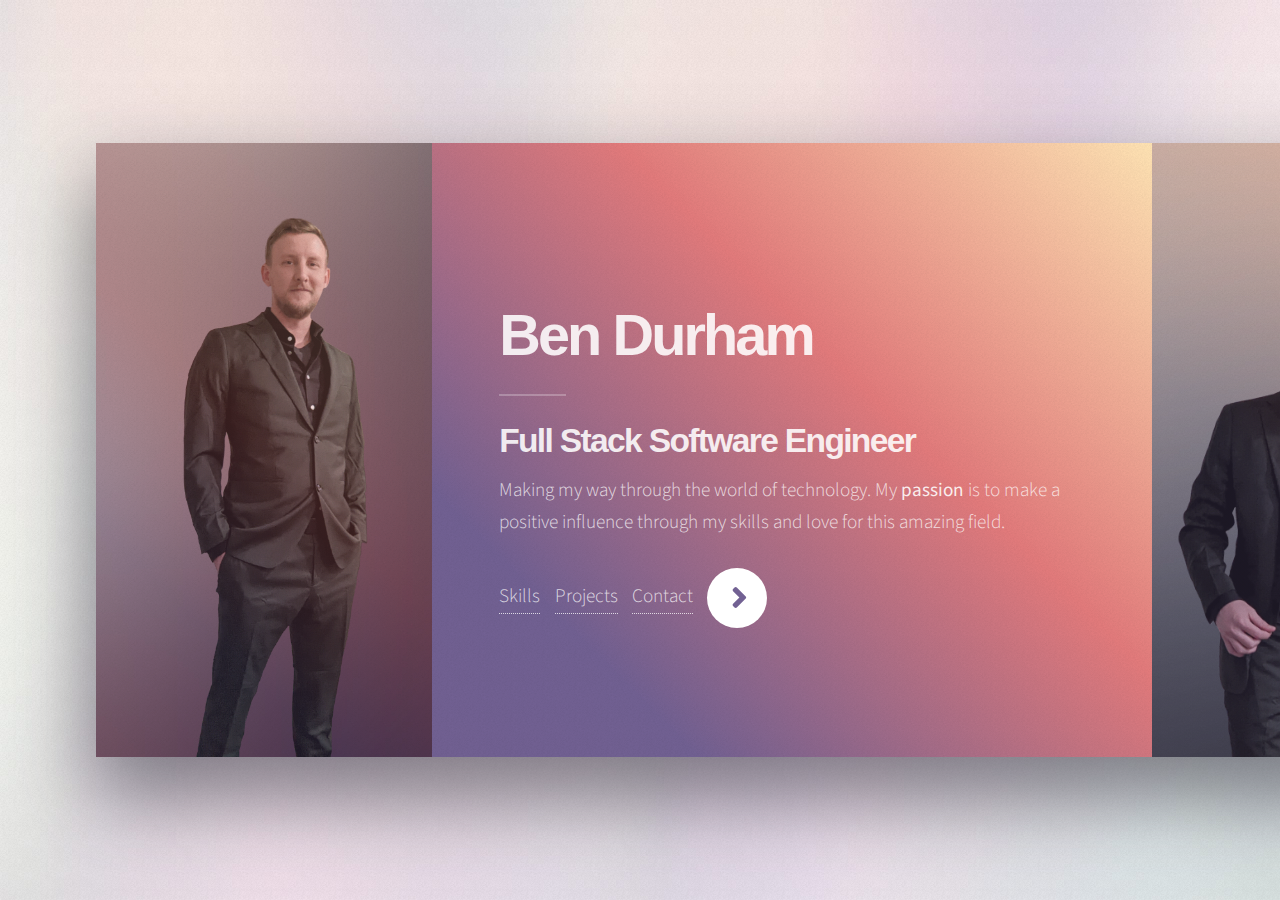
==== index.html @ 02552203 "update experience" ====
<!DOCTYPE HTML>
<!--
	Ethereal by HTML5 UP
	html5up.net | @ajlkn
	Free for personal and commercial use under the CCA 3.0 license (html5up.net/license)
-->
<html>
	<head>
		<title>Ben Durham</title>
		<meta charset="utf-8" />
		<meta name="viewport" content="width=device-width, initial-scale=1, user-scalable=no" />
		<link rel="stylesheet" href="assets/css/main.css" />
		<noscript><link rel="stylesheet" href="assets/css/noscript.css" /></noscript>
	</head>
	<body class="is-preload">

		<!-- Page Wrapper -->
			<div id="page-wrapper">

				<!-- Wrapper -->
					<div id="wrapper">

						<!-- Panel (Banner) -->
							<section class="panel banner right">
								<div class="content color0 span-3-75">
									<h1 class="major">Ben Durham</h1>
									<h2>Full Stack Software Engineer</h2>
									<p>Making my way through the world of technology. My <strong>passion</strong> is to make a positive influence through my skills and love for this amazing field.</p>
									<ul class="actions">
										<li id="projects-button"><a href="#skills">Skills</a></li>
										<li id="projects-button"><a href="#projects">Projects</a></li>
										<li id="projects-button"><a href="#contact">Contact</a></li>
										<li id="projects-button"><a href="#first" class="button primary color1 circle icon solid fa-angle-right"></a></li>
									</ul>
								</div>
								<div class="image filtered span-1-75" data-position="25% 25%">
									<img src="images/pic01.jpg" alt="" /><img src="images/me1.png"/>
								</div>
							</section>

						<!-- Panel (Spotlight) -->
							<section class="panel spotlight medium right" id="first">
								<div class="content span-7">
									<h2 class="major">Early Career</h2>
									<p>Life experience is something in which I have many years. Bringing joy and great moments to those around me are daily goals I strive to achieve. Interest in this field started around the age of 11 and since then technology has always played a major role in my life.<br />My projects never end and I'm always looking to improve upon what may even be considered "finished".</p>
									<ul class="actions">
										<li id="projects-button"><a href="/images/resume.pdf" target="_blank">Resume</a></li>
									</ul>
								</div>
								<div class="image filtered tinted" data-position="top left">
									<img src="images/pic02.jpg" alt="" /><img src="images/me2.png"/>
							</section>

						<!-- Panel -->
							<section class="panel color1">
								<div class="intro joined">
									<h2 class="major">Skills</h2>
									<p>My strongest skills exsist in JavaScript, Express, Sequelize, CSS and React/Redux. However, I am not limited to these tools and still proficient with Python, Typesript, Next.js, SQLAlchemy, SQLlite, Data Structers and more... </p>
								</div>
								<div class="inner" id="skills">
									<ul class="grid-icons three connected">
										<li><span class="icon solid fa-code"><span class="label">Code</span></span></li>
										<li><span class="icon brands fa-react"><span class="label">React</span></span></li>
										<li><span class="icon solid fa-cog"><span class="label">Cog</span></span></li>
										<li><span class="icon brands fa-node-js"><span class="label">JS</span></span></li>
										<li><span class="icon brands fa-html5"><span class="label">html</span></span></li>
										<li><span class="icon brands fa-python"><span class="label">Python</span></span></li>
									</ul>
								</div>
							</section>

						<!-- Panel (Spotlight) -->
							<!-- <section class="panel spotlight large left">
								<div class="content span-5">
									<h2 class="major">Projects</h2>
									<p></p>
								</div>
								<div class="image filtered tinted" data-position="top right">
									<img src="images/pic03.jpg" alt="" />
								</div>
							</section> -->
						<!-- Panel -->
							<section class="panel">
								<div class="intro color2">
									<h2 class="major">Projects</h2>
									<ul>
										<li><a href="https://audiocloud.onrender.com/" target="_blank"><strong>AUDIOCLOUD</strong></a> - Fall 2022</li>
										<br/>
										<li><a href="https://not-discord-app.herokuapp.com/" target="_blank"><strong>notDISCORD</strong></a> - Fall 2022</li>
										<br/>
										<li><strong>SCAREBnB</strong> - Fall 2022</li>
									</ul>
									<p></p>
								</div>

								<div class="gallery">
									<div class="group span-3" id="projects">
										<a href="images/audio1.png" class="image filtered span-3" data-position="bottom"><img src="images/audio1.png" alt="" /></a>
										<a href="images/audio2.png" class="image filtered span-1-5" data-position="center"><img src="images/audio2small.png" alt="" /></a>
										<a href="images/audio3.png" class="image filtered span-1-5" data-position="bottom"><img src="images/audio3small.png" alt="" /></a>
									</div>
									<!-- <a href="images/gallery/fulls/04.jpg" class="image filtered span-2-5" data-position="top"><img src="images/gallery/thumbs/04.jpg" alt="" /></a> -->
									<div class="group span-4-5">
										<a href="images/discord1.png" class="image filtered span-3" data-position="top"><img src="images/discord1.png" alt="" /></a>
										<a href="images/discord3.png" class="image filtered span-1-5" data-position="center"><img src="images/discord3small.png" alt="" /></a>
										<a href="images/scareBnB2.png" class="image filtered span-1-5" data-position="bottom"><img src="images/scareBnB2small.png" alt="" /></a>
										<a href="images/scareBnB.png" class="image filtered span-3" data-position="top"><img src="images/scareBnB.png" alt="" /></a>
									</div>
									<!-- <a href="images/gallery/fulls/09.jpg" class="image filtered span-2-5" data-position="right"><img src="images/gallery/thumbs/09.jpg" alt="" /></a> -->
								</div>
							</section>

						<!-- Panel -->
							<section class="panel color4-alt">
								<div class="intro color4">
									<h2 class="major">Contact</h2>
									<p>For business inquiries please feel free to enter your information here and I will respond via email.</p>
								</div>
								<div class="inner columns divided">
									<div class="span-3-25" id="contact">
										<form method="post"
											action="mailto:oorazugoku@gmail.com"
											method="POST"
											enctype="multipart/form-data"
											>
											<div class="fields">
												<div class="field half">
													<label for="name">Name</label>
													<input type="text" name="name" id="name" />
												</div>
												<div class="field half">
													<label for="email">Email</label>
													<input type="email" name="email" id="email" />
												</div>
												<div class="field">
													<label for="message">Message</label>
													<textarea name="message" id="message" rows="4"></textarea>
												</div>
											</div>
											<ul class="actions">
												<li><input type="submit" value="Send Message" class="button primary" /></li>
											</ul>
										</form>
									</div>
									<div class="span-1-5">
										<ul class="contact-icons color1">
											<li class="icon brands fa-linkedin-in"><a href="https://www.linkedin.com/in/thebendurham/" target="_blank">@thebendurham</a></li>
											<li class="icon brands fa-facebook-f"><a href="https://www.facebook.com/thebendurham" target="_blank">@thebendurham</a></li>
											<li class="icon brands fa-github"><a href="https://github.com/oorazugoku" target="_blank">@oorazugoku</a></li>
											<li class="icon brands fa-instagram"><a href="https://www.instagram.com/timeless_ben/" target="_blank">@timeless_ben</a></li>
											<li class="icon brands fa-angellist"><a href="https://angel.co/u/timeless_ben" target="_blank">@timeless_ben</a></li>
										</ul>
									</div>
								</div>
							</section>



					</div>
			</div>

		<!-- Scripts -->
			<script src="assets/js/jquery.min.js"></script>
			<script src="assets/js/browser.min.js"></script>
			<script src="assets/js/breakpoints.min.js"></script>
			<script src="assets/js/main.js"></script>

	</body>
</html>
---- assets/css/main.css ----
@import url(fontawesome-all.min.css);
@import url("https://fonts.googleapis.com/css?family=Source+Sans+Pro:300,400,300i,400i");

/*
	Ethereal by HTML5 UP
	html5up.net | @ajlkn
	Free for personal and commercial use under the CCA 3.0 license (html5up.net/license)
*/

#projects-button {
	display: flex;
	align-items: center;
}

html, body, div, span, applet, object,
iframe, h1, h2, h3, h4, h5, h6, p, blockquote,
pre, a, abbr, acronym, address, big, cite,
code, del, dfn, em, img, ins, kbd, q, s, samp,
small, strike, strong, sub, sup, tt, var, b,
u, i, center, dl, dt, dd, ol, ul, li, fieldset,
form, label, legend, table, caption, tbody,
tfoot, thead, tr, th, td, article, aside,
canvas, details, embed, figure, figcaption,
footer, header, hgroup, menu, nav, output, ruby,
section, summary, time, mark, audio, video {
	margin: 0;
	padding: 0;
	border: 0;
	font-size: 100%;
	font: inherit;
	vertical-align: baseline;}

article, aside, details, figcaption, figure,
footer, header, hgroup, menu, nav, section {
	display: block;}

body {
	line-height: 1;
}

ol, ul {
	list-style: none;
}

blockquote, q {
	quotes: none;
}

	blockquote:before, blockquote:after, q:before, q:after {
		content: '';
		content: none;
	}

table {
	border-collapse: collapse;
	border-spacing: 0;
}

body {
	-webkit-text-size-adjust: none;
}

mark {
	background-color: transparent;
	color: inherit;
}

input::-moz-focus-inner {
	border: 0;
	padding: 0;
}

input, select, textarea {
	-moz-appearance: none;
	-webkit-appearance: none;
	-ms-appearance: none;
	appearance: none;
}

/* Page */

	@-moz-keyframes load-spinner {
		0% {
			-moz-transform: rotate(0deg);
			-webkit-transform: rotate(0deg);
			-ms-transform: rotate(0deg);
			transform: rotate(0deg);
		}

		100% {
			-moz-transform: rotate(360deg);
			-webkit-transform: rotate(360deg);
			-ms-transform: rotate(360deg);
			transform: rotate(360deg);
		}
	}

	@-webkit-keyframes load-spinner {
		0% {
			-moz-transform: rotate(0deg);
			-webkit-transform: rotate(0deg);
			-ms-transform: rotate(0deg);
			transform: rotate(0deg);
		}

		100% {
			-moz-transform: rotate(360deg);
			-webkit-transform: rotate(360deg);
			-ms-transform: rotate(360deg);
			transform: rotate(360deg);
		}
	}

	@-ms-keyframes load-spinner {
		0% {
			-moz-transform: rotate(0deg);
			-webkit-transform: rotate(0deg);
			-ms-transform: rotate(0deg);
			transform: rotate(0deg);
		}

		100% {
			-moz-transform: rotate(360deg);
			-webkit-transform: rotate(360deg);
			-ms-transform: rotate(360deg);
			transform: rotate(360deg);
		}
	}

	@keyframes load-spinner {
		0% {
			-moz-transform: rotate(0deg);
			-webkit-transform: rotate(0deg);
			-ms-transform: rotate(0deg);
			transform: rotate(0deg);
		}

		100% {
			-moz-transform: rotate(360deg);
			-webkit-transform: rotate(360deg);
			-ms-transform: rotate(360deg);
			transform: rotate(360deg);
		}
	}

	@-ms-viewport {
		width: device-width;
	}

	html {
		width: 100%;
		height: 100%;
	}

	html {
		box-sizing: border-box;
	}

	*, *:before, *:after {
		box-sizing: inherit;
	}

	body {
		display: -moz-flex;
		display: -webkit-flex;
		display: -ms-flex;
		display: flex;
		-moz-align-items: center;
		-webkit-align-items: center;
		-ms-align-items: center;
		align-items: center;
		-moz-justify-content: -moz-flex-start;
		-webkit-justify-content: -webkit-flex-start;
		-ms-justify-content: -ms-flex-start;
		justify-content: flex-start;
		-ms-overflow-style: scrollbar;
		width: 100%;
		height: 100%;
		min-height: 30rem;
		overflow: hidden;
	}

		body:before {
			-moz-animation: load-spinner 1s infinite linear;
			-webkit-animation: load-spinner 1s infinite linear;
			-ms-animation: load-spinner 1s infinite linear;
			animation: load-spinner 1s infinite linear;
			-moz-transition: opacity 0.25s ease;
			-webkit-transition: opacity 0.25s ease;
			-ms-transition: opacity 0.25s ease;
			transition: opacity 0.25s ease;
			-moz-transition-delay: 0s;
			-webkit-transition-delay: 0s;
			-ms-transition-delay: 0s;
			transition-delay: 0s;
			pointer-events: none;
			content: '';
			display: block;
			position: absolute;
			top: 50%;
			left: 50%;
			width: 4rem;
			height: 4rem;
			margin: -2rem 0 0 -2rem;
			background-image: url("data:image/svg+xml;charset=utf8,%3Csvg xmlns='http://www.w3.org/2000/svg' xmlns:xlink='http://www.w3.org/1999/xlink' width='96px' height='96px' viewBox='0 0 96 96' zoomAndPan='disable'%3E%3Cstyle%3Ecircle %7Bfill: transparent%3B stroke: %232e2b37%3B stroke-width: 1.5px%3B %7D%3C/style%3E%3Cdefs%3E%3CclipPath id='corner'%3E%3Cpolygon points='0,0 48,0 48,48 96,48 96,96 0,96' /%3E%3C/clipPath%3E%3C/defs%3E%3Cg clip-path='url(%23corner)'%3E%3Ccircle cx='48' cy='48' r='32'/%3E%3C/g%3E%3C/svg%3E");
			background-position: center;
			background-repeat: no-repeat;
			background-size: 4rem;
			opacity: 0;
		}

		body:after {
			pointer-events: none;
			content: '';
			display: block;
			position: fixed;
			top: 0;
			left: 0;
			width: 100%;
			height: 100%;
			z-index: -1;
			background-attachment: fixed;
			background-color: #e1e6e1;
			background-image: url("../../images/overlay.png"), url("../../images/bg.jpg");
			background-repeat: repeat, repeat-x;
			background-size: 128px 128px, cover;
		}

		body.is-preload *, body.is-preload *:before, body.is-preload *:after {
			-moz-animation: none !important;
			-webkit-animation: none !important;
			-ms-animation: none !important;
			animation: none !important;
			-moz-transition: none !important;
			-webkit-transition: none !important;
			-ms-transition: none !important;
			transition: none !important;
		}

		body.is-preload:before {
			-moz-transition: opacity 1s ease;
			-webkit-transition: opacity 1s ease;
			-ms-transition: opacity 1s ease;
			transition: opacity 1s ease;
			-moz-transition-delay: 0.75s;
			-webkit-transition-delay: 0.75s;
			-ms-transition-delay: 0.75s;
			transition-delay: 0.75s;
			opacity: 0.25;
		}

	@media screen and (max-width: 736px) {

		html {
			height: auto;
		}

		body {
			height: auto;
			overflow-x: hidden;
			overflow-y: auto;
		}

	}

	@media screen and (max-width: 480px) {

		html, body {
			min-width: 320px;
		}

	}

/* Typography */

	html {
		font-size: 18pt;
		font-size: 1vmax;
	}

		@media screen and (max-width: 1680px) {

			html {
				font-size: 12pt;
				font-size: 1.1vmax;
			}

		}

		@media screen and (max-width: 1280px) {

			html {
				font-size: 11pt;
				font-size: 1.5vmax;
			}

		}

	body, input, select, textarea {
		color: rgba(255, 255, 255, 0.75);
		font-family: "Source Sans Pro", Helvetica, sans-serif;
		font-size: 1rem;
		font-weight: 300;
		line-height: 1.65;
	}

	a {
		-moz-transition: color 0.2s ease-in-out, border-bottom-color 0.2s ease-in-out;
		-webkit-transition: color 0.2s ease-in-out, border-bottom-color 0.2s ease-in-out;
		-ms-transition: color 0.2s ease-in-out, border-bottom-color 0.2s ease-in-out;
		transition: color 0.2s ease-in-out, border-bottom-color 0.2s ease-in-out;
		color: inherit;
		border-bottom: dotted 1px;
		text-decoration: none;
	}

		a:hover {
			border-bottom-color: transparent;
			color: #ffe4b4;
		}

	strong, b {
		color: rgba(255, 255, 255, 0.875);
		font-weight: 400;
	}

	em, i {
		font-style: italic;
	}

	p {
		margin: 0 0 1.5rem 0;
	}

		body.is-ie p {
			width: 100%;
		}

	h1, h2, h3, h4, h5, h6 {
		color: rgba(255, 255, 255, 0.875);
		font-family: Arial, Helvetica, sans-serif;
		font-weight: 700;
		line-height: 1.3;
		margin: 0 0 0.75rem 0;
		letter-spacing: -0.05em;
	}

		h1 a, h2 a, h3 a, h4 a, h5 a, h6 a {
			color: inherit;
			text-decoration: none;
		}

	h1.major, h2.major, h3.major {
		position: relative;
	}

		h1.major:after, h2.major:after, h3.major:after {
			content: '';
			position: absolute;
			left: 0;
			width: 3.5rem;
			height: 0.1rem;
			background-color: rgba(255, 255, 255, 0.25);
		}

	h1 {
		font-size: 3rem;
		line-height: 1.2;
	}

		h1.major {
			margin: 0 0 2.625rem 0;
		}

			h1.major:after {
				bottom: -1.325rem;
			}

	h2 {
		font-size: 1.75rem;
		line-height: 1.2;
	}

		h2.major {
			margin: 0 0 1.9875rem 0;
		}

			h2.major:after {
				bottom: -1.2rem;
			}

	h3 {
		font-size: 1.325rem;
	}

		h3.major {
			margin: 0 0 1.875rem 0;
		}

			h3.major:after {
				bottom: -0.75rem;
			}

	h4 {
		font-size: 1rem;
	}

	h5 {
		font-size: 0.9rem;
	}

	h6 {
		font-size: 0.7rem;
	}

	sub {
		font-size: 0.8rem;
		position: relative;
		top: 0.5rem;
	}

	sup {
		font-size: 0.8rem;
		position: relative;
		top: -0.5rem;
	}

	blockquote {
		border-left: solid 0.25rem rgba(255, 255, 255, 0.25);
		font-style: italic;
		margin: 0 0 1.5rem 0;
		padding: 0.375rem 0 0.375rem 1.5rem;
	}

	code {
		background: rgba(255, 255, 255, 0.075);
		border-radius: 0.25rem;
		font-family: "Courier New", monospace;
		font-size: 0.8rem;
		margin: 0 0.25rem;
		padding: 0.25rem 0.65rem;
	}

	pre {
		-webkit-overflow-scrolling: touch;
		font-family: "Courier New", monospace;
		font-size: 0.8rem;
		margin: 0 0 1.5rem 0;
		white-space: pre-wrap;
	}

		pre code {
			display: block;
			line-height: 1.625;
			padding: 1rem 1.5rem;
			overflow-x: auto;
			margin: 0;
		}

	hr {
		border: 0;
		border-bottom: solid 2px rgba(255, 255, 255, 0.25);
		margin: 1.875rem 0;
	}

	.align-left {
		text-align: left;
	}

	.align-center {
		text-align: center;
	}

	.align-right {
		text-align: right;
	}

	@media screen and (max-width: 736px) {

		html {
			font-size: 12pt;
		}

		h1 {
			font-size: 2.25rem;
			line-height: 1.2;
		}

			h1.major {
				margin: 0 0 2.625rem 0;
			}

				h1.major:after {
					bottom: -1.325rem;
				}

		h2 {
			font-size: 1.5rem;
			line-height: 1.2;
		}

			h2.major {
				margin: 0 0 1.9875rem 0;
			}

				h2.major:after {
					bottom: -1.2rem;
				}

		h3 {
			font-size: 1rem;
		}

			h3.major {
				margin: 0 0 1.875rem 0;
			}

				h3.major:after {
					bottom: -0.75rem;
				}

		h4 {
			font-size: 1rem;
		}

		h5 {
			font-size: 0.9rem;
		}

		h6 {
			font-size: 0.7rem;
		}

		h1 br, h2 br, h3 br, h4 br, h5 br, h6 br {
			display: none;
		}

	}

	@media screen and (max-width: 360px) {

		html {
			font-size: 11pt;
		}

	}

/* Form */

	form {
		margin: 0 0 1.5rem 0;
	}

		form > :last-child {
			margin-bottom: 0;
		}

		form > .fields {
			display: -moz-flex;
			display: -webkit-flex;
			display: -ms-flex;
			display: flex;
			-moz-flex-wrap: wrap;
			-webkit-flex-wrap: wrap;
			-ms-flex-wrap: wrap;
			flex-wrap: wrap;
			width: calc(100% + 3rem);
			margin: -1.5rem 0 1.5rem -1.5rem;
		}

			form > .fields > .field {
				-moz-flex-grow: 0;
				-webkit-flex-grow: 0;
				-ms-flex-grow: 0;
				flex-grow: 0;
				-moz-flex-shrink: 0;
				-webkit-flex-shrink: 0;
				-ms-flex-shrink: 0;
				flex-shrink: 0;
				padding: 1.5rem 0 0 1.5rem;
				width: calc(100% - 1.5rem);
			}

				form > .fields > .field.half {
					width: calc(50% - 0.75rem);
				}

				form > .fields > .field.third {
					width: calc(100%/3 - 0.5rem);
				}

				form > .fields > .field.quarter {
					width: calc(25% - 0.375rem);
				}

		@media screen and (max-width: 736px) {

			form > .fields {
				width: calc(100% + 2.25rem);
				margin: -1.125rem 0 1.5rem -1.125rem;
			}

				form > .fields > .field {
					padding: 1.125rem 0 0 1.125rem;
					width: calc(100% - 1.125rem);
				}

					form > .fields > .field.half {
						width: calc(100% - 1.125rem);
					}

					form > .fields > .field.third {
						width: calc(100% - 1.125rem);
					}

					form > .fields > .field.quarter {
						width: calc(100% - 1.125rem);
					}

		}

	label {
		color: rgba(255, 255, 255, 0.875);
		display: block;
		font-family: Arial, Helvetica, sans-serif;
		font-size: 0.8rem;
		font-weight: 700;
		margin: 0 0 0.4875rem 0;
	}

	input[type="text"],
	input[type="password"],
	input[type="email"],
	input[type="tel"],
	select,
	textarea {
		-moz-appearance: none;
		-webkit-appearance: none;
		-ms-appearance: none;
		appearance: none;
		background: transparent;
		border: solid 2px rgba(255, 255, 255, 0.25);
		border-radius: 0.25rem;
		color: inherit;
		display: block;
		outline: 0;
		padding: 0 0.75rem;
		text-decoration: none;
		width: 100%;
	}

		input[type="text"]:invalid,
		input[type="password"]:invalid,
		input[type="email"]:invalid,
		input[type="tel"]:invalid,
		select:invalid,
		textarea:invalid {
			box-shadow: none;
		}

		input[type="text"]:focus,
		input[type="password"]:focus,
		input[type="email"]:focus,
		input[type="tel"]:focus,
		select:focus,
		textarea:focus {
			border-color: #ffe4b4;
		}

	option {
		background-color: rgba(255, 255, 255, 0.875);
		color: #2e2b37;
	}

	select {
		background-image: url("data:image/svg+xml;charset=utf8,%3Csvg xmlns='http://www.w3.org/2000/svg' width='40' height='40' preserveAspectRatio='none' viewBox='0 0 40 40'%3E%3Cpath d='M9.4,12.3l10.4,10.4l10.4-10.4c0.2-0.2,0.5-0.4,0.9-0.4c0.3,0,0.6,0.1,0.9,0.4l3.3,3.3c0.2,0.2,0.4,0.5,0.4,0.9 c0,0.4-0.1,0.6-0.4,0.9L20.7,31.9c-0.2,0.2-0.5,0.4-0.9,0.4c-0.3,0-0.6-0.1-0.9-0.4L4.3,17.3c-0.2-0.2-0.4-0.5-0.4-0.9 c0-0.4,0.1-0.6,0.4-0.9l3.3-3.3c0.2-0.2,0.5-0.4,0.9-0.4S9.1,12.1,9.4,12.3z' fill='rgba(255, 255, 255, 0.25)' /%3E%3C/svg%3E");
		background-size: 1.25rem;
		background-repeat: no-repeat;
		background-position: calc(100% - 1rem) center;
		height: 2.5rem;
		padding-right: 2.5rem;
		text-overflow: ellipsis;
	}

		select option {
			color: rgba(255, 255, 255, 0.875);
			background: #2e2b37;
		}

		select:focus::-ms-value {
			background-color: transparent;
		}

		select::-ms-expand {
			display: none;
		}

	input[type="text"],
	input[type="password"],
	input[type="email"],
	select {
		height: 2.5rem;
	}

	textarea {
		padding: 0.75rem 1rem;
	}

	input[type="checkbox"],
	input[type="radio"] {
		-moz-appearance: none;
		-webkit-appearance: none;
		-ms-appearance: none;
		appearance: none;
		display: block;
		float: left;
		margin-right: -2rem;
		opacity: 0;
		width: 1rem;
		z-index: -1;
	}

		input[type="checkbox"] + label,
		input[type="radio"] + label {
			text-decoration: none;
			position: relative;
			color: rgba(255, 255, 255, 0.75);
			cursor: pointer;
			display: inline-block;
			font-size: 1rem;
			font-weight: 300;
			margin-bottom: 0;
			padding-left: 2.5rem;
			padding-right: 1rem;
		}

			input[type="checkbox"] + label:before,
			input[type="radio"] + label:before {
				-moz-osx-font-smoothing: grayscale;
				-webkit-font-smoothing: antialiased;
				display: inline-block;
				font-style: normal;
				font-variant: normal;
				text-rendering: auto;
				line-height: 1;
				text-transform: none !important;
				font-family: 'Font Awesome 5 Free';
				font-weight: 900;
			}

			input[type="checkbox"] + label:before,
			input[type="radio"] + label:before {
				content: '';
				display: inline-block;
				font-size: 0.8rem;
				position: absolute;
				top: 0;
				left: 0;
				width: 1.6875rem;
				height: 1.6875rem;
				line-height: 1.6875rem;
				background: rgba(255, 255, 255, 0.075);
				border: solid 1px rgba(255, 255, 255, 0.25);
				border-radius: 0.25rem;
				color: #2e2b37;
				text-align: center;
			}

				body.is-ie input[type="checkbox"] + label:before, body.is-ie
				input[type="radio"] + label:before {
					line-height: 1.5;
				}

		input[type="checkbox"]:checked + label:before,
		input[type="radio"]:checked + label:before {
			content: '\f00c';
			background: rgba(255, 255, 255, 0.875);
			border-color: rgba(255, 255, 255, 0.875);
		}

		input[type="checkbox"]:focus + label:before,
		input[type="radio"]:focus + label:before {
			border-color: #ffe4b4;
			box-shadow: 0 0 0 1px #ffe4b4;
		}

		input[type="checkbox"]:focus:checked + label:before,
		input[type="radio"]:focus:checked + label:before {
			background: #ffe4b4;
		}

		input[type="checkbox"].color1 + label:before,
		input[type="radio"].color1 + label:before {
			color: #726193;
		}

		input[type="checkbox"].color2 + label:before,
		input[type="radio"].color2 + label:before {
			color: #e37b7c;
		}

		input[type="checkbox"].color3 + label:before,
		input[type="radio"].color3 + label:before {
			color: #ffe4b4;
		}

		input[type="checkbox"].color4 + label:before,
		input[type="radio"].color4 + label:before {
			color: #353865;
		}

	input[type="checkbox"] + label:before {
		border-radius: 0.25rem;
	}

	input[type="radio"] + label:before {
		border-radius: 100%;
	}

	::-webkit-input-placeholder {
		color: rgba(255, 255, 255, 0.5) !important;
		opacity: 1.0;
	}

	:-moz-placeholder {
		color: rgba(255, 255, 255, 0.5) !important;
		opacity: 1.0;
	}

	::-moz-placeholder {
		color: rgba(255, 255, 255, 0.5) !important;
		opacity: 1.0;
	}

	:-ms-input-placeholder {
		color: rgba(255, 255, 255, 0.5) !important;
		opacity: 1.0;
	}

/* Icon */

	.icon {
		text-decoration: none;
		position: relative;
		border-bottom: none;
	}

		.icon:before {
			-moz-osx-font-smoothing: grayscale;
			-webkit-font-smoothing: antialiased;
			display: inline-block;
			font-style: normal;
			font-variant: normal;
			text-rendering: auto;
			line-height: 1;
			text-transform: none !important;
			font-family: 'Font Awesome 5 Free';
			font-weight: 400;
		}

		.icon > .label {
			display: none;
		}

		.icon:before {
			line-height: inherit;
		}

		.icon.solid:before {
			font-weight: 900;
		}

		.icon.brands:before {
			font-family: 'Font Awesome 5 Brands';
		}

/* Image */

	.image {
		display: inline-block;
		position: relative;
		border: 0;
	}

		.image.filtered:after {
			background-image: url("../../images/overlay.png"), linear-gradient(45deg, rgba(114, 97, 147, 0.25) 25%, rgba(227, 123, 124, 0.25) 50%, rgba(255, 228, 180, 0.25));
			background-size: 128px 128px, auto;
			pointer-events: none;
			content: '';
			position: absolute;
			top: 0;
			left: 0;
			width: 100%;
			height: 100%;
			opacity: 1;
			z-index: 1;
		}

		.image.filtered.tinted:after {
			background-image: url("../../images/overlay.png"), linear-gradient(45deg, rgba(114, 97, 147, 0.25) 25%, rgba(227, 123, 124, 0.25) 50%, rgba(255, 228, 180, 0.25)), linear-gradient(0deg, rgba(0, 0, 0, 0.125), rgba(0, 0, 0, 0.125));
			background-size: 128px 128px, auto, auto;
		}

		.image[data-position] img {
			-moz-object-fit: cover;
			-webkit-object-fit: cover;
			-ms-object-fit: cover;
			object-fit: cover;
			display: block;
			position: absolute;
			top: 0;
			left: 0;
			width: 100%;
			height: 100%;
		}

		.image[data-position="top left"] img {
			-moz-object-position: top left;
			-webkit-object-position: top left;
			-ms-object-position: top left;
			object-position: top left;
		}

		.image[data-position="top"] img {
			-moz-object-position: top;
			-webkit-object-position: top;
			-ms-object-position: top;
			object-position: top;
		}

		.image[data-position="top right"] img {
			-moz-object-position: top right;
			-webkit-object-position: top right;
			-ms-object-position: top right;
			object-position: top right;
		}

		.image[data-position="right"] img {
			-moz-object-position: right;
			-webkit-object-position: right;
			-ms-object-position: right;
			object-position: right;
		}

		.image[data-position="bottom right"] img {
			-moz-object-position: bottom right;
			-webkit-object-position: bottom right;
			-ms-object-position: bottom right;
			object-position: bottom right;
		}

		.image[data-position="bottom"] img {
			-moz-object-position: bottom;
			-webkit-object-position: bottom;
			-ms-object-position: bottom;
			object-position: bottom;
		}

		.image[data-position="bottom left"] img {
			-moz-object-position: bottom left;
			-webkit-object-position: bottom left;
			-ms-object-position: bottom left;
			object-position: bottom left;
		}

		.image[data-position="left"] img {
			-moz-object-position: left;
			-webkit-object-position: left;
			-ms-object-position: left;
			object-position: left;
		}

		.image[data-position="center"] img {
			-moz-object-position: center;
			-webkit-object-position: center;
			-ms-object-position: center;
			object-position: center;
		}

		.image[data-position="25% 25%"] img {
			-moz-object-position: 25% 25%;
			-webkit-object-position: 25% 25%;
			-ms-object-position: 25% 25%;
			object-position: 25% 25%;
		}

		.image[data-position="75% 25%"] img {
			-moz-object-position: 75% 25%;
			-webkit-object-position: 75% 25%;
			-ms-object-position: 75% 25%;
			object-position: 75% 25%;
		}

		.image[data-position="75% 75%"] img {
			-moz-object-position: 75% 75%;
			-webkit-object-position: 75% 75%;
			-ms-object-position: 75% 75%;
			object-position: 75% 75%;
		}

		.image[data-position="25% 75%"] img {
			-moz-object-position: 25% 75%;
			-webkit-object-position: 25% 75%;
			-ms-object-position: 25% 75%;
			object-position: 25% 75%;
		}

		.image img {
			display: block;
		}

		.image.left, .image.right {
			max-width: 40%;
		}

			.image.left img, .image.right img {
				width: 100%;
			}

		.image.left {
			float: left;
			padding: 0 1.5rem 1rem 0;
			top: 0.25rem;
		}

		.image.right {
			float: right;
			padding: 0 0 1rem 1.5rem;
			top: 0.25rem;
		}

		.image.fit {
			display: block;
			margin: 0 0 1.5rem 0;
			width: 100%;
		}

			.image.fit img {
				width: 100%;
			}

		.image.main {
			display: block;
			margin: 0 0 2.25rem 0;
			width: 100%;
		}

			.image.main img {
				width: 100%;
			}

/* List */

	ol {
		list-style: decimal;
		margin: 0 0 1.5rem 0;
		padding-left: 1.25rem;
	}

		ol li {
			padding-left: 0.25rem;
		}

	ul {
		list-style: disc;
		margin: 0 0 1.5rem 0;
		padding-left: 1rem;
	}

		ul li {
			padding-left: 0.5rem;
		}

		ul.alt {
			list-style: none;
			padding-left: 0;
		}

			ul.alt li {
				border-top: solid 1px rgba(255, 255, 255, 0.25);
				padding: 0.5rem 0;
			}

				ul.alt li:first-child {
					border-top: 0;
					padding-top: 0;
				}

	dl {
		margin: 0 0 1.5rem 0;
	}

		dl dt {
			display: block;
			font-weight: 400;
			margin: 0 0 0.75rem 0;
		}

		dl dd {
			margin-left: 1.5rem;
		}

/* Actions */

	ul.actions {
		display: -moz-flex;
		display: -webkit-flex;
		display: -ms-flex;
		display: flex;
		cursor: default;
		list-style: none;
		margin-left: -0.75rem;
		padding-left: 0;
	}

		ul.actions li {
			padding: 0 0 0 0.75rem;
			vertical-align: middle;
		}

		ul.actions.special {
			-moz-justify-content: center;
			-webkit-justify-content: center;
			-ms-justify-content: center;
			justify-content: center;
			width: 100%;
			margin-left: 0;
		}

			ul.actions.special li:first-child {
				padding-left: 0;
			}

		ul.actions.stacked {
			-moz-flex-direction: column;
			-webkit-flex-direction: column;
			-ms-flex-direction: column;
			flex-direction: column;
			margin-left: 0;
		}

			ul.actions.stacked li {
				padding: 0.975rem 0 0 0;
			}

				ul.actions.stacked li:first-child {
					padding-top: 0;
				}

		ul.actions.fit {
			width: calc(100% + 0.75rem);
		}

			ul.actions.fit li {
				-moz-flex-grow: 1;
				-webkit-flex-grow: 1;
				-ms-flex-grow: 1;
				flex-grow: 1;
				-moz-flex-shrink: 1;
				-webkit-flex-shrink: 1;
				-ms-flex-shrink: 1;
				flex-shrink: 1;
				width: 100%;
			}

				ul.actions.fit li > * {
					width: 100%;
				}

			ul.actions.fit.stacked {
				width: 100%;
			}

/* Icons */

	ul.icons {
		cursor: default;
		list-style: none;
		padding-left: 0;
	}

		ul.icons li {
			display: inline-block;
			padding: 0 1rem 0 0;
		}

			ul.icons li:last-child {
				padding-right: 0;
			}

			ul.icons li .icon:before {
				font-size: 1.25em;
			}

/* Grid Icons */

	ul.grid-icons {
		display: -moz-flex;
		display: -webkit-flex;
		display: -ms-flex;
		display: flex;
		-moz-flex-wrap: wrap;
		-webkit-flex-wrap: wrap;
		-ms-flex-wrap: wrap;
		flex-wrap: wrap;
		-moz-justify-content: center;
		-webkit-justify-content: center;
		-ms-justify-content: center;
		justify-content: center;
		list-style: none;
		margin: 0 0 1.5rem 0;
		padding-left: 0;
	}

		ul.grid-icons .icon {
			display: block;
			position: relative;
			width: 100%;
			text-align: center;
		}

			ul.grid-icons .icon:before {
				display: block;
				width: 6rem;
				height: 6rem;
				line-height: 6rem;
				border-radius: 6rem;
				box-shadow: inset 0 0 0 2px rgba(255, 255, 255, 0.25);
				font-size: 2.5rem;
				margin: 0 auto;
				text-align: center;
			}

				body.is-ie ul.grid-icons .icon:before {
					line-height: 2.375;
				}

		ul.grid-icons > li {
			-moz-flex-grow: 0;
			-webkit-flex-grow: 0;
			-ms-flex-grow: 0;
			flex-grow: 0;
			-moz-flex-shrink: 0;
			-webkit-flex-shrink: 0;
			-ms-flex-shrink: 0;
			flex-shrink: 0;
			position: relative;
			margin: 1.5rem 0 0 1.5rem;
			padding-left: 0;
		}

		ul.grid-icons.connected > li:before {
			content: '';
			display: block;
			position: absolute;
			width: 1.5rem;
			height: 2px;
			top: 50%;
			left: -1.5rem;
			background-color: rgba(255, 255, 255, 0.25);
		}

		ul.grid-icons.connected > li:after {
			content: '';
			display: block;
			position: absolute;
			width: 2px;
			height: 1.5rem;
			top: -1.5rem;
			left: 50%;
			background-color: rgba(255, 255, 255, 0.25);
		}

		ul.grid-icons.two {
			width: 14rem;
		}

			ul.grid-icons.two > li:nth-child(-n + 2) {
				margin-top: 0;
			}

				ul.grid-icons.two > li:nth-child(-n + 2):after {
					display: none;
				}

			ul.grid-icons.two > li:nth-child(2n - 1) {
				margin-left: 0;
			}

				ul.grid-icons.two > li:nth-child(2n - 1):before {
					display: none;
				}

		ul.grid-icons.three {
			width: 21.5rem;
		}

			ul.grid-icons.three > li:nth-child(-n + 3) {
				margin-top: 0;
			}

				ul.grid-icons.three > li:nth-child(-n + 3):after {
					display: none;
				}

			ul.grid-icons.three > li:nth-child(3n - 2) {
				margin-left: 0;
			}

				ul.grid-icons.three > li:nth-child(3n - 2):before {
					display: none;
				}

		ul.grid-icons.four {
			width: 29rem;
		}

			ul.grid-icons.four > li:nth-child(-n + 4) {
				margin-top: 0;
			}

				ul.grid-icons.four > li:nth-child(-n + 4):after {
					display: none;
				}

			ul.grid-icons.four > li:nth-child(4n - 3) {
				margin-left: 0;
			}

				ul.grid-icons.four > li:nth-child(4n - 3):before {
					display: none;
				}

		@media screen and (max-width: 736px) {

			ul.grid-icons {
				-moz-justify-content: -moz-flex-start;
				-webkit-justify-content: -webkit-flex-start;
				-ms-justify-content: -ms-flex-start;
				justify-content: flex-start;
				width: 100% !important;
				margin: -1rem 0 1.5rem -1rem;
			}

				ul.grid-icons .icon:before {
					width: 4.5rem;
					height: 4.5rem;
					line-height: 4.5rem;
					font-size: 1.75rem;
				}

				ul.grid-icons > li {
					margin: 1rem 0 0 1rem !important;
				}

					ul.grid-icons > li:before {
						display: none !important;
					}

					ul.grid-icons > li:after {
						display: none !important;
					}

		}

/* Contact Icons */

	ul.contact-icons {
		list-style: none;
		padding-left: 0;
	}

		ul.contact-icons > li {
			margin: 1.25rem 0 0 0;
			padding-left: 0;
		}

			ul.contact-icons > li:before {
				display: inline-block;
				width: 2.25rem;
				height: 2.25rem;
				line-height: 2.25rem;
				border-radius: 2.25rem;
				background-color: white;
				color: #2e2b37;
				cursor: default;
				font-size: 1.125rem;
				margin-right: 1rem;
				text-align: center;
				vertical-align: middle;
			}

				body.is-ie ul.contact-icons > li:before {
					line-height: 2.125;
				}

			ul.contact-icons > li a {
				border-bottom: 0;
			}

		ul.contact-icons.color1 > li:before {
			color: #726193;
		}

		ul.contact-icons.color2 > li:before {
			color: #e37b7c;
		}

		ul.contact-icons.color3 > li:before {
			color: #ffe4b4;
		}

		ul.contact-icons.color4 > li:before {
			color: #353865;
		}

/* Table */

	.table-wrapper {
		-webkit-overflow-scrolling: touch;
		overflow-x: auto;
	}

	table {
		margin: 0 0 1.5rem 0;
		width: 100%;
	}

		table tbody tr {
			border: solid 1px rgba(255, 255, 255, 0.25);
			border-left: 0;
			border-right: 0;
		}

			table tbody tr:nth-child(2n + 1) {
				background-color: rgba(255, 255, 255, 0.075);
			}

		table td {
			padding: 0.75rem 0.75rem;
		}

		table th {
			color: rgba(255, 255, 255, 0.875);
			font-size: 0.9rem;
			font-weight: 400;
			padding: 0 0.75rem 0.75rem 0.75rem;
			text-align: left;
		}

		table thead {
			border-bottom: solid 2px rgba(255, 255, 255, 0.25);
		}

		table tfoot {
			border-top: solid 2px rgba(255, 255, 255, 0.25);
		}

		table.alt {
			border-collapse: separate;
		}

			table.alt tbody tr td {
				border: solid 1px rgba(255, 255, 255, 0.25);
				border-left-width: 0;
				border-top-width: 0;
			}

				table.alt tbody tr td:first-child {
					border-left-width: 1px;
				}

			table.alt tbody tr:first-child td {
				border-top-width: 1px;
			}

			table.alt thead {
				border-bottom: 0;
			}

			table.alt tfoot {
				border-top: 0;
			}

/* Button */

	input[type="submit"],
	input[type="reset"],
	input[type="button"],
	button,
	.button {
		-moz-appearance: none;
		-webkit-appearance: none;
		-ms-appearance: none;
		appearance: none;
		-moz-transition: background-color 0.2s ease-in-out, box-shadow 0.2s ease-in-out, color 0.2s ease-in-out;
		-webkit-transition: background-color 0.2s ease-in-out, box-shadow 0.2s ease-in-out, color 0.2s ease-in-out;
		-ms-transition: background-color 0.2s ease-in-out, box-shadow 0.2s ease-in-out, color 0.2s ease-in-out;
		transition: background-color 0.2s ease-in-out, box-shadow 0.2s ease-in-out, color 0.2s ease-in-out;
		background-color: transparent;
		border: 0;
		border-radius: 0.25rem;
		box-shadow: inset 0 0 0 2px rgba(255, 255, 255, 0.25);
		color: rgba(255, 255, 255, 0.875) !important;
		cursor: pointer;
		display: inline-block;
		font-family: Arial, Helvetica, sans-serif;
		font-size: 0.6rem;
		font-weight: 700;
		height: 2.75rem;
		letter-spacing: 0.15rem;
		line-height: 2.75rem;
		padding: 0 1.5rem 0 1.65rem;
		text-align: center;
		text-decoration: none;
		text-transform: uppercase;
		white-space: nowrap;
	}

		input[type="submit"]:hover,
		input[type="reset"]:hover,
		input[type="button"]:hover,
		button:hover,
		.button:hover {
			box-shadow: inset 0 0 0 2px #ffe4b4;
			color: #ffe4b4 !important;
		}

		input[type="submit"]:active,
		input[type="reset"]:active,
		input[type="button"]:active,
		button:active,
		.button:active {
			background-color: rgba(255, 228, 180, 0.125);
		}

		input[type="submit"].icon:before,
		input[type="reset"].icon:before,
		input[type="button"].icon:before,
		button.icon:before,
		.button.icon:before {
			display: inline-block;
			position: relative;
			top: -0.075rem;
			vertical-align: middle;
			font-size: 0.8rem;
			margin: 0 0.375rem 0 -0.325rem;
		}

		input[type="submit"].icon.circle,
		input[type="reset"].icon.circle,
		input[type="button"].icon.circle,
		button.icon.circle,
		.button.icon.circle {
			position: relative;
			width: 3.125rem;
			height: 3.125rem;
			line-height: 3.125rem;
			text-indent: 3.125rem;
			border-radius: 100%;
			overflow: hidden;
			padding: 0;
			letter-spacing: 0;
		}

			input[type="submit"].icon.circle:before,
			input[type="reset"].icon.circle:before,
			input[type="button"].icon.circle:before,
			button.icon.circle:before,
			.button.icon.circle:before {
				display: block;
				position: absolute;
				top: 0;
				left: 0;
				width: inherit;
				height: inherit;
				font-size: 1.25rem;
				line-height: inherit;
				margin: 0;
				text-indent: 0;
			}

			input[type="submit"].icon.circle.fa-angle-left:before,
			input[type="reset"].icon.circle.fa-angle-left:before,
			input[type="button"].icon.circle.fa-angle-left:before,
			button.icon.circle.fa-angle-left:before,
			.button.icon.circle.fa-angle-left:before {
				position: relative;
				left: -0.1rem;
				font-size: 1.75rem;
			}

			input[type="submit"].icon.circle.fa-angle-right:before,
			input[type="reset"].icon.circle.fa-angle-right:before,
			input[type="button"].icon.circle.fa-angle-right:before,
			button.icon.circle.fa-angle-right:before,
			.button.icon.circle.fa-angle-right:before {
				position: relative;
				left: 0.1rem;
				font-size: 1.75rem;
			}

		input[type="submit"].fit,
		input[type="reset"].fit,
		input[type="button"].fit,
		button.fit,
		.button.fit {
			width: 100%;
		}

		input[type="submit"].small,
		input[type="reset"].small,
		input[type="button"].small,
		button.small,
		.button.small {
			font-size: 0.4rem;
			height: 1.875rem;
			line-height: 1.875rem;
			padding: 0 1.25rem 0 1.4rem;
		}

		input[type="submit"].large,
		input[type="reset"].large,
		input[type="button"].large,
		button.large,
		.button.large {
			font-size: 0.8rem;
			height: 3.3125rem;
			line-height: 3.3125rem;
			padding: 0 2rem 0 2.15rem;
		}

		input[type="submit"].primary,
		input[type="reset"].primary,
		input[type="button"].primary,
		button.primary,
		.button.primary {
			background-color: white;
			box-shadow: none;
			color: #2e2b37 !important;
		}

			input[type="submit"].primary.color1,
			input[type="reset"].primary.color1,
			input[type="button"].primary.color1,
			button.primary.color1,
			.button.primary.color1 {
				color: #726193 !important;
			}

			input[type="submit"].primary.color2,
			input[type="reset"].primary.color2,
			input[type="button"].primary.color2,
			button.primary.color2,
			.button.primary.color2 {
				color: #e37b7c !important;
			}

			input[type="submit"].primary.color3,
			input[type="reset"].primary.color3,
			input[type="button"].primary.color3,
			button.primary.color3,
			.button.primary.color3 {
				color: #ffe4b4 !important;
			}

			input[type="submit"].primary.color4,
			input[type="reset"].primary.color4,
			input[type="button"].primary.color4,
			button.primary.color4,
			.button.primary.color4 {
				color: #353865 !important;
			}

			input[type="submit"].primary:hover,
			input[type="reset"].primary:hover,
			input[type="button"].primary:hover,
			button.primary:hover,
			.button.primary:hover {
				background-color: #ffe4b4;
			}

			input[type="submit"].primary:active,
			input[type="reset"].primary:active,
			input[type="button"].primary:active,
			button.primary:active,
			.button.primary:active {
				background-color: #fdd997;
			}

		input[type="submit"].disabled, input[type="submit"]:disabled,
		input[type="reset"].disabled,
		input[type="reset"]:disabled,
		input[type="button"].disabled,
		input[type="button"]:disabled,
		button.disabled,
		button:disabled,
		.button.disabled,
		.button:disabled {
			pointer-events: none;
			cursor: default;
			opacity: 0.5;
		}

/* Gallery */

	@-moz-keyframes gallery-modal-spinner {
		0% {
			-moz-transform: rotate(0deg);
			-webkit-transform: rotate(0deg);
			-ms-transform: rotate(0deg);
			transform: rotate(0deg);
		}

		100% {
			-moz-transform: rotate(360deg);
			-webkit-transform: rotate(360deg);
			-ms-transform: rotate(360deg);
			transform: rotate(360deg);
		}
	}

	@-webkit-keyframes gallery-modal-spinner {
		0% {
			-moz-transform: rotate(0deg);
			-webkit-transform: rotate(0deg);
			-ms-transform: rotate(0deg);
			transform: rotate(0deg);
		}

		100% {
			-moz-transform: rotate(360deg);
			-webkit-transform: rotate(360deg);
			-ms-transform: rotate(360deg);
			transform: rotate(360deg);
		}
	}

	@-ms-keyframes gallery-modal-spinner {
		0% {
			-moz-transform: rotate(0deg);
			-webkit-transform: rotate(0deg);
			-ms-transform: rotate(0deg);
			transform: rotate(0deg);
		}

		100% {
			-moz-transform: rotate(360deg);
			-webkit-transform: rotate(360deg);
			-ms-transform: rotate(360deg);
			transform: rotate(360deg);
		}
	}

	@keyframes gallery-modal-spinner {
		0% {
			-moz-transform: rotate(0deg);
			-webkit-transform: rotate(0deg);
			-ms-transform: rotate(0deg);
			transform: rotate(0deg);
		}

		100% {
			-moz-transform: rotate(360deg);
			-webkit-transform: rotate(360deg);
			-ms-transform: rotate(360deg);
			transform: rotate(360deg);
		}
	}

	.gallery {
		-moz-align-items: -moz-stretch;
		-webkit-align-items: -webkit-stretch;
		-ms-align-items: -ms-stretch;
		align-items: stretch;
		display: -moz-flex;
		display: -webkit-flex;
		display: -ms-flex;
		display: flex;
		height: 100%;
	}

		.gallery > * {
			width: 20rem;
			height: 100%;
		}

		.gallery .image {
			display: block;
			position: relative;
			border-bottom: 0;
			overflow: hidden;
		}

			.gallery .image img {
				-moz-transition: -moz-transform 0.2s ease-in-out;
				-webkit-transition: -webkit-transform 0.2s ease-in-out;
				-ms-transition: -ms-transform 0.2s ease-in-out;
				transition: transform 0.2s ease-in-out;
			}

			.gallery .image:after {
				-moz-transition: opacity 0.2s ease-in-out;
				-webkit-transition: opacity 0.2s ease-in-out;
				-ms-transition: opacity 0.2s ease-in-out;
				transition: opacity 0.2s ease-in-out;
			}

			.gallery .image:hover img {
				-moz-transform: scale(1.025);
				-webkit-transform: scale(1.025);
				-ms-transform: scale(1.025);
				transform: scale(1.025);
			}

			.gallery .image:hover:after {
				opacity: 0;
			}

		.gallery .group {
			display: -moz-flex;
			display: -webkit-flex;
			display: -ms-flex;
			display: flex;
			-moz-flex-wrap: wrap;
			-webkit-flex-wrap: wrap;
			-ms-flex-wrap: wrap;
			flex-wrap: wrap;
		}

			.gallery .group > * {
				height: 50%;
			}

		.gallery .modal {
			display: -moz-flex;
			display: -webkit-flex;
			display: -ms-flex;
			display: flex;
			-moz-align-items: center;
			-webkit-align-items: center;
			-ms-align-items: center;
			align-items: center;
			-moz-justify-content: center;
			-webkit-justify-content: center;
			-ms-justify-content: center;
			justify-content: center;
			pointer-events: none;
			-moz-user-select: none;
			-webkit-user-select: none;
			-ms-user-select: none;
			user-select: none;
			-moz-transition: opacity 0.5s ease, visibility 0.5s, z-index 0.5s;
			-webkit-transition: opacity 0.5s ease, visibility 0.5s, z-index 0.5s;
			-ms-transition: opacity 0.5s ease, visibility 0.5s, z-index 0.5s;
			transition: opacity 0.5s ease, visibility 0.5s, z-index 0.5s;
			-webkit-tap-highlight-color: rgba(0, 0, 0, 0);
			position: fixed;
			top: 0;
			left: 0;
			width: 100%;
			height: 100%;
			background-color: rgba(46, 43, 55, 0.875);
			opacity: 0;
			outline: 0;
			visibility: none;
			z-index: 0;
		}

			.gallery .modal:before {
				-moz-animation: gallery-modal-spinner 1s infinite linear;
				-webkit-animation: gallery-modal-spinner 1s infinite linear;
				-ms-animation: gallery-modal-spinner 1s infinite linear;
				animation: gallery-modal-spinner 1s infinite linear;
				-moz-transition: opacity 0.25s ease;
				-webkit-transition: opacity 0.25s ease;
				-ms-transition: opacity 0.25s ease;
				transition: opacity 0.25s ease;
				-moz-transition-delay: 0.5s;
				-webkit-transition-delay: 0.5s;
				-ms-transition-delay: 0.5s;
				transition-delay: 0.5s;
				content: '';
				display: block;
				position: absolute;
				top: 50%;
				left: 50%;
				width: 4rem;
				height: 4rem;
				margin: -2rem 0 0 -2rem;
				background-image: url("data:image/svg+xml;charset=utf8,%3Csvg xmlns='http://www.w3.org/2000/svg' xmlns:xlink='http://www.w3.org/1999/xlink' width='96px' height='96px' viewBox='0 0 96 96' zoomAndPan='disable'%3E%3Cstyle%3Ecircle %7Bfill: transparent%3B stroke: rgba(255, 255, 255, 0.875)%3B stroke-width: 1.5px%3B %7D%3C/style%3E%3Cdefs%3E%3CclipPath id='corner'%3E%3Cpolygon points='0,0 48,0 48,48 96,48 96,96 0,96' /%3E%3C/clipPath%3E%3C/defs%3E%3Cg clip-path='url(%23corner)'%3E%3Ccircle cx='48' cy='48' r='32'/%3E%3C/g%3E%3C/svg%3E");
				background-position: center;
				background-repeat: no-repeat;
				background-size: 4rem;
				opacity: 0;
			}

			.gallery .modal:after {
				content: '';
				display: block;
				position: absolute;
				top: 0.5rem;
				right: 0.5rem;
				width: 4rem;
				height: 4rem;
				background-image: url("data:image/svg+xml;charset=utf8,%3Csvg xmlns='http://www.w3.org/2000/svg' xmlns:xlink='http://www.w3.org/1999/xlink' width='64px' height='64px' viewBox='0 0 64 64' zoomAndPan='disable'%3E%3Cstyle%3Eline %7Bstroke: rgba(255, 255, 255, 0.875)%3Bstroke-width: 1.5px%3B%7D%3C/style%3E%3Cline x1='20' y1='20' x2='44' y2='44' /%3E%3Cline x1='20' y1='44' x2='44' y2='20' /%3E%3C/svg%3E");
				background-position: center;
				background-repeat: no-repeat;
				background-size: 3rem;
				cursor: pointer;
			}

			.gallery .modal .inner {
				-moz-transform: translateY(0.75rem);
				-webkit-transform: translateY(0.75rem);
				-ms-transform: translateY(0.75rem);
				transform: translateY(0.75rem);
				-moz-transition: opacity 0.25s ease, -moz-transform 0.25s ease;
				-webkit-transition: opacity 0.25s ease, -webkit-transform 0.25s ease;
				-ms-transition: opacity 0.25s ease, -ms-transform 0.25s ease;
				transition: opacity 0.25s ease, transform 0.25s ease;
				opacity: 0;
			}

				.gallery .modal .inner img {
					display: block;
					max-width: 90vw;
					max-height: 85vh;
					box-shadow: 0 1rem 3rem 0 rgba(0, 0, 0, 0.35);
				}

			.gallery .modal.visible {
				pointer-events: auto;
				opacity: 1;
				visibility: visible;
				z-index: 11000;
			}

				.gallery .modal.visible:before {
					opacity: 1;
				}

			.gallery .modal.loaded .inner {
				-moz-transform: translateY(0);
				-webkit-transform: translateY(0);
				-ms-transform: translateY(0);
				transform: translateY(0);
				-moz-transition: opacity 0.5s ease, -moz-transform 0.5s ease;
				-webkit-transition: opacity 0.5s ease, -webkit-transform 0.5s ease;
				-ms-transition: opacity 0.5s ease, -ms-transform 0.5s ease;
				transition: opacity 0.5s ease, transform 0.5s ease;
				opacity: 1;
			}

			.gallery .modal.loaded:before {
				-moz-transition-delay: 0s;
				-webkit-transition-delay: 0s;
				-ms-transition-delay: 0s;
				transition-delay: 0s;
				opacity: 0;
			}

	@media screen and (max-width: 980px) {

		.gallery .modal .inner img {
			max-width: 100vw;
		}

	}

	@media screen and (max-width: 736px) {

		.gallery {
			-moz-flex-direction: column;
			-webkit-flex-direction: column;
			-ms-flex-direction: column;
			flex-direction: column;
			height: auto;
		}

			.gallery > * {
				height: auto;
				width: 100%;
			}

			.gallery .image {
				width: 100%;
				height: 40rem;
			}

			.gallery .group .span-0-25 {
				width: 8.33333%;
			}

			.gallery .group .span-0-5 {
				width: 16.66666%;
			}

			.gallery .group .span-0-75 {
				width: 25.0%;
			}

			.gallery .group .span-1 {
				width: 33.33333%;
			}

			.gallery .group .span-1-25 {
				width: 41.66666%;
			}

			.gallery .group .span-1-5 {
				width: 49.99999%;
			}

			.gallery .group .span-1-75 {
				width: 58.33333%;
			}

			.gallery .group .span-2 {
				width: 66.66666%;
			}

			.gallery .group .span-2-25 {
				width: 74.99999%;
			}

			.gallery .group .span-2-5 {
				width: 83.33332%;
			}

			.gallery .group .span-2-75 {
				width: 91.66666%;
			}

			.gallery .group .span-3 {
				width: 99.99999%;
			}

			.gallery .group .span-3-25 {
				width: 108.33332%;
			}

			.gallery .group .span-3-5 {
				width: 116.66665%;
			}

			.gallery .group .span-3-75 {
				width: 124.99999%;
			}

			.gallery .group .span-4 {
				width: 133.33332%;
			}

			.gallery .group .span-4-25 {
				width: 141.66665%;
			}

			.gallery .group .span-4-5 {
				width: 149.99998%;
			}

			.gallery .group .span-4-75 {
				width: 158.33332%;
			}

			.gallery .group .span-5 {
				width: 166.66665%;
			}

			.gallery .group .span-5-25 {
				width: 174.99998%;
			}

			.gallery .group .span-5-5 {
				width: 183.33331%;
			}

			.gallery .group .span-5-75 {
				width: 191.66665%;
			}

			.gallery .group .span-6 {
				width: 199.99998%;
			}

			.gallery .group .span-6-25 {
				width: 208.33331%;
			}

			.gallery .group .span-6-5 {
				width: 216.66664%;
			}

			.gallery .group .span-6-75 {
				width: 224.99998%;
			}

			.gallery .group .span-7 {
				width: 233.33331%;
			}

			.gallery .group .span-7-25 {
				width: 241.66664%;
			}

			.gallery .group .span-7-5 {
				width: 249.99997%;
			}

			.gallery .group .span-7-75 {
				width: 258.33331%;
			}

			.gallery .group .span-8 {
				width: 266.66664%;
			}

			.gallery .group .span-8-25 {
				width: 274.99997%;
			}

			.gallery .group .span-8-5 {
				width: 283.3333%;
			}

			.gallery .group .span-8-75 {
				width: 291.66664%;
			}

			.gallery .group .span-9 {
				width: 299.99997%;
			}

			.gallery .group .span-9-25 {
				width: 308.3333%;
			}

			.gallery .group .span-9-5 {
				width: 316.66663%;
			}

			.gallery .group .span-9-75 {
				width: 324.99997%;
			}

			.gallery .group .span-10 {
				width: 333.3333%;
			}

			.gallery .group .image {
				height: 20rem;
			}

	}

	@media screen and (max-width: 480px) {

		.gallery .image {
			height: 30rem;
		}

		.gallery .group .image {
			height: 12.5rem;
		}

	}

/* Panel */

	.panel {
		display: -moz-flex;
		display: -webkit-flex;
		display: -ms-flex;
		display: flex;
		-moz-flex-grow: 0;
		-webkit-flex-grow: 0;
		-ms-flex-grow: 0;
		flex-grow: 0;
		-moz-flex-shrink: 0;
		-webkit-flex-shrink: 0;
		-ms-flex-shrink: 0;
		flex-shrink: 0;
		-moz-justify-content: center;
		-webkit-justify-content: center;
		-ms-justify-content: center;
		justify-content: center;
		-moz-align-items: -moz-stretch;
		-webkit-align-items: -webkit-stretch;
		-ms-align-items: -ms-stretch;
		align-items: stretch;
		height: 100%;
		overflow-x: hidden;
		overflow-y: auto;
	}

		.panel > * {
			position: relative;
			min-width: 10rem;
		}

			.panel > *.color0 {
				background-image: url("../../images/overlay.png"), linear-gradient(45deg, #726193 20%, #e37b7c 60%, #ffe4b4);
				background-size: 128px 128px, auto;
			}

			.panel > *.color1 {
				background-image: url("../../images/overlay.png"), linear-gradient(45deg, rgba(114, 97, 147, 0.25) 25%, rgba(227, 123, 124, 0.25) 50%, rgba(255, 228, 180, 0.25));
				background-size: 128px 128px, auto;
				background-color: #726193;
			}

			.panel > *.color2 {
				background-image: url("../../images/overlay.png"), linear-gradient(45deg, rgba(114, 97, 147, 0.25) 25%, rgba(227, 123, 124, 0.25) 50%, rgba(255, 228, 180, 0.25));
				background-size: 128px 128px, auto;
				background-color: #e37b7c;
			}

			.panel > *.color3 {
				background-image: url("../../images/overlay.png"), linear-gradient(45deg, rgba(114, 97, 147, 0.25) 25%, rgba(227, 123, 124, 0.25) 50%, rgba(255, 228, 180, 0.25));
				background-size: 128px 128px, auto;
				background-color: #ffe4b4;
			}

			.panel > *.color4 {
				background-image: url("../../images/overlay.png"), linear-gradient(45deg, rgba(114, 97, 147, 0.25) 25%, rgba(227, 123, 124, 0.25) 50%, rgba(255, 228, 180, 0.25));
				background-size: 128px 128px, auto;
				background-color: #353865;
			}

			.panel > *.color1-alt {
				background-image: url("../../images/overlay.png"), linear-gradient(45deg, rgba(114, 97, 147, 0.175) 25%, rgba(227, 123, 124, 0.175) 50%, rgba(255, 228, 180, 0.175));
				background-size: 128px 128px, auto;
				background-color: #6c5e86;
			}

			.panel > *.color2-alt {
				background-image: url("../../images/overlay.png"), linear-gradient(45deg, rgba(114, 97, 147, 0.175) 25%, rgba(227, 123, 124, 0.175) 50%, rgba(255, 228, 180, 0.175));
				background-size: 128px 128px, auto;
				background-color: #de7172;
			}

			.panel > *.color3-alt {
				background-image: url("../../images/overlay.png"), linear-gradient(45deg, rgba(114, 97, 147, 0.175) 25%, rgba(227, 123, 124, 0.175) 50%, rgba(255, 228, 180, 0.175));
				background-size: 128px 128px, auto;
				background-color: #fedea6;
			}

			.panel > *.color4-alt {
				background-image: url("../../images/overlay.png"), linear-gradient(45deg, rgba(114, 97, 147, 0.175) 25%, rgba(227, 123, 124, 0.175) 50%, rgba(255, 228, 180, 0.175));
				background-size: 128px 128px, auto;
				background-color: #323459;
			}

		.panel > .intro {
			padding: 3.5rem 3.5rem 2rem 3.5rem ;
			display: -moz-flex;
			display: -webkit-flex;
			display: -ms-flex;
			display: flex;
			-moz-flex-grow: 0;
			-webkit-flex-grow: 0;
			-ms-flex-grow: 0;
			flex-grow: 0;
			-moz-flex-shrink: 0;
			-webkit-flex-shrink: 0;
			-ms-flex-shrink: 0;
			flex-shrink: 0;
			-moz-justify-content: center;
			-webkit-justify-content: center;
			-ms-justify-content: center;
			justify-content: center;
			-moz-align-items: -moz-flex-start;
			-webkit-align-items: -webkit-flex-start;
			-ms-align-items: -ms-flex-start;
			align-items: flex-start;
			-moz-flex-direction: column;
			-webkit-flex-direction: column;
			-ms-flex-direction: column;
			flex-direction: column;
			width: 22rem;
		}

			.panel > .intro.joined {
				width: 18.5rem;
				padding-right: 0;
			}

				.panel > .intro.joined + .inner {
					padding-left: 2.625rem;
				}

		.panel > .inner {
			padding: 3.5rem 3.5rem 2rem 3.5rem ;
			display: -moz-flex;
			display: -webkit-flex;
			display: -ms-flex;
			display: flex;
			-moz-flex-grow: 1;
			-webkit-flex-grow: 1;
			-ms-flex-grow: 1;
			flex-grow: 1;
			-moz-flex-shrink: 1;
			-webkit-flex-shrink: 1;
			-ms-flex-shrink: 1;
			flex-shrink: 1;
			-moz-justify-content: center;
			-webkit-justify-content: center;
			-ms-justify-content: center;
			justify-content: center;
			-moz-align-items: -moz-flex-start;
			-webkit-align-items: -webkit-flex-start;
			-ms-align-items: -ms-flex-start;
			align-items: flex-start;
			-moz-flex-direction: column;
			-webkit-flex-direction: column;
			-ms-flex-direction: column;
			flex-direction: column;
			position: relative;
			width: 100%;
		}

			.panel > .inner.columns {
				display: -moz-flex;
				display: -webkit-flex;
				display: -ms-flex;
				display: flex;
				-moz-justify-content: center;
				-webkit-justify-content: center;
				-ms-justify-content: center;
				justify-content: center;
				-moz-align-items: center;
				-webkit-align-items: center;
				-ms-align-items: center;
				align-items: center;
				-moz-flex-direction: row;
				-webkit-flex-direction: row;
				-ms-flex-direction: row;
				flex-direction: row;
			}

				.panel > .inner.columns > * {
					-moz-flex-grow: 0;
					-webkit-flex-grow: 0;
					-ms-flex-grow: 0;
					flex-grow: 0;
					-moz-flex-shrink: 0;
					-webkit-flex-shrink: 0;
					-ms-flex-shrink: 0;
					flex-shrink: 0;
					margin-left: 3.5rem;
				}

				.panel > .inner.columns > :first-child {
					margin-left: 0;
				}

				.panel > .inner.columns.divided > * {
					margin-left: 7rem;
				}

					.panel > .inner.columns.divided > *:before {
						content: '';
						position: absolute;
						top: 3.5rem;
						width: 2px;
						height: calc(100% - 7rem);
						margin-left: -3.5rem;
						background-color: rgba(255, 255, 255, 0.25);
					}

				.panel > .inner.columns.divided > :first-child {
					margin-left: 0;
				}

					.panel > .inner.columns.divided > :first-child:before {
						display: none;
					}

				.panel > .inner.columns.aligned {
					-moz-align-items: -moz-flex-start;
					-webkit-align-items: -webkit-flex-start;
					-ms-align-items: -ms-flex-start;
					align-items: flex-start;
				}

		.panel .span-0-25 {
			width: 2.5rem;
		}

		.panel .span-0-5 {
			width: 5rem;
		}

		.panel .span-0-75 {
			width: 7.5rem;
		}

		.panel .span-1 {
			width: 10rem;
		}

		.panel .span-1-25 {
			width: 12.5rem;
		}

		.panel .span-1-5 {
			width: 15rem;
		}

		.panel .span-1-75 {
			width: 17.5rem;
		}

		.panel .span-2 {
			width: 20rem;
		}

		.panel .span-2-25 {
			width: 22.5rem;
		}

		.panel .span-2-5 {
			width: 25rem;
		}

		.panel .span-2-75 {
			width: 27.5rem;
		}

		.panel .span-3 {
			width: 30rem;
		}

		.panel .span-3-25 {
			width: 32.5rem;
		}

		.panel .span-3-5 {
			width: 35rem;
		}

		.panel .span-3-75 {
			width: 37.5rem;
		}

		.panel .span-4 {
			width: 40rem;
		}

		.panel .span-4-25 {
			width: 42.5rem;
		}

		.panel .span-4-5 {
			width: 45rem;
		}

		.panel .span-4-75 {
			width: 47.5rem;
		}

		.panel .span-5 {
			width: 50rem;
		}

		.panel .span-5-25 {
			width: 52.5rem;
		}

		.panel .span-5-5 {
			width: 55rem;
		}

		.panel .span-5-75 {
			width: 57.5rem;
		}

		.panel .span-6 {
			width: 60rem;
		}

		.panel .span-6-25 {
			width: 62.5rem;
		}

		.panel .span-6-5 {
			width: 65rem;
		}

		.panel .span-6-75 {
			width: 67.5rem;
		}

		.panel .span-7 {
			width: 70rem;
		}

		.panel .span-7-25 {
			width: 72.5rem;
		}

		.panel .span-7-5 {
			width: 75rem;
		}

		.panel .span-7-75 {
			width: 77.5rem;
		}

		.panel .span-8 {
			width: 80rem;
		}

		.panel .span-8-25 {
			width: 82.5rem;
		}

		.panel .span-8-5 {
			width: 85rem;
		}

		.panel .span-8-75 {
			width: 87.5rem;
		}

		.panel .span-9 {
			width: 90rem;
		}

		.panel .span-9-25 {
			width: 92.5rem;
		}

		.panel .span-9-5 {
			width: 95rem;
		}

		.panel .span-9-75 {
			width: 97.5rem;
		}

		.panel .span-10 {
			width: 100rem;
		}

		.panel.small {
			width: 35rem;
		}

		.panel.medium {
			width: 50rem;
		}

		.panel.large {
			width: 65rem;
		}

		.panel.small .span-0-25, .panel.medium .span-0-25, .panel.large .span-0-25 {
			width: 2.5%;
		}

		.panel.small .span-0-5, .panel.medium .span-0-5, .panel.large .span-0-5 {
			width: 5%;
		}

		.panel.small .span-0-75, .panel.medium .span-0-75, .panel.large .span-0-75 {
			width: 7.5%;
		}

		.panel.small .span-1, .panel.medium .span-1, .panel.large .span-1 {
			width: 10%;
		}

		.panel.small .span-1-25, .panel.medium .span-1-25, .panel.large .span-1-25 {
			width: 12.5%;
		}

		.panel.small .span-1-5, .panel.medium .span-1-5, .panel.large .span-1-5 {
			width: 15%;
		}

		.panel.small .span-1-75, .panel.medium .span-1-75, .panel.large .span-1-75 {
			width: 17.5%;
		}

		.panel.small .span-2, .panel.medium .span-2, .panel.large .span-2 {
			width: 20%;
		}

		.panel.small .span-2-25, .panel.medium .span-2-25, .panel.large .span-2-25 {
			width: 22.5%;
		}

		.panel.small .span-2-5, .panel.medium .span-2-5, .panel.large .span-2-5 {
			width: 25%;
		}

		.panel.small .span-2-75, .panel.medium .span-2-75, .panel.large .span-2-75 {
			width: 27.5%;
		}

		.panel.small .span-3, .panel.medium .span-3, .panel.large .span-3 {
			width: 30%;
		}

		.panel.small .span-3-25, .panel.medium .span-3-25, .panel.large .span-3-25 {
			width: 32.5%;
		}

		.panel.small .span-3-5, .panel.medium .span-3-5, .panel.large .span-3-5 {
			width: 35%;
		}

		.panel.small .span-3-75, .panel.medium .span-3-75, .panel.large .span-3-75 {
			width: 37.5%;
		}

		.panel.small .span-4, .panel.medium .span-4, .panel.large .span-4 {
			width: 40%;
		}

		.panel.small .span-4-25, .panel.medium .span-4-25, .panel.large .span-4-25 {
			width: 42.5%;
		}

		.panel.small .span-4-5, .panel.medium .span-4-5, .panel.large .span-4-5 {
			width: 45%;
		}

		.panel.small .span-4-75, .panel.medium .span-4-75, .panel.large .span-4-75 {
			width: 47.5%;
		}

		.panel.small .span-5, .panel.medium .span-5, .panel.large .span-5 {
			width: 50%;
		}

		.panel.small .span-5-25, .panel.medium .span-5-25, .panel.large .span-5-25 {
			width: 52.5%;
		}

		.panel.small .span-5-5, .panel.medium .span-5-5, .panel.large .span-5-5 {
			width: 55%;
		}

		.panel.small .span-5-75, .panel.medium .span-5-75, .panel.large .span-5-75 {
			width: 57.5%;
		}

		.panel.small .span-6, .panel.medium .span-6, .panel.large .span-6 {
			width: 60%;
		}

		.panel.small .span-6-25, .panel.medium .span-6-25, .panel.large .span-6-25 {
			width: 62.5%;
		}

		.panel.small .span-6-5, .panel.medium .span-6-5, .panel.large .span-6-5 {
			width: 65%;
		}

		.panel.small .span-6-75, .panel.medium .span-6-75, .panel.large .span-6-75 {
			width: 67.5%;
		}

		.panel.small .span-7, .panel.medium .span-7, .panel.large .span-7 {
			width: 70%;
		}

		.panel.small .span-7-25, .panel.medium .span-7-25, .panel.large .span-7-25 {
			width: 72.5%;
		}

		.panel.small .span-7-5, .panel.medium .span-7-5, .panel.large .span-7-5 {
			width: 75%;
		}

		.panel.small .span-7-75, .panel.medium .span-7-75, .panel.large .span-7-75 {
			width: 77.5%;
		}

		.panel.small .span-8, .panel.medium .span-8, .panel.large .span-8 {
			width: 80%;
		}

		.panel.small .span-8-25, .panel.medium .span-8-25, .panel.large .span-8-25 {
			width: 82.5%;
		}

		.panel.small .span-8-5, .panel.medium .span-8-5, .panel.large .span-8-5 {
			width: 85%;
		}

		.panel.small .span-8-75, .panel.medium .span-8-75, .panel.large .span-8-75 {
			width: 87.5%;
		}

		.panel.small .span-9, .panel.medium .span-9, .panel.large .span-9 {
			width: 90%;
		}

		.panel.small .span-9-25, .panel.medium .span-9-25, .panel.large .span-9-25 {
			width: 92.5%;
		}

		.panel.small .span-9-5, .panel.medium .span-9-5, .panel.large .span-9-5 {
			width: 95%;
		}

		.panel.small .span-9-75, .panel.medium .span-9-75, .panel.large .span-9-75 {
			width: 97.5%;
		}

		.panel.small .span-10, .panel.medium .span-10, .panel.large .span-10 {
			width: 100%;
		}

		.panel.color0 {
			background-image: url("../../images/overlay.png"), linear-gradient(45deg, #726193 20%, #e37b7c 60%, #ffe4b4);
			background-size: 128px 128px, auto;
		}

		.panel.color1 {
			background-image: url("../../images/overlay.png"), linear-gradient(45deg, rgba(114, 97, 147, 0.25) 25%, rgba(227, 123, 124, 0.25) 50%, rgba(255, 228, 180, 0.25));
			background-size: 128px 128px, auto;
			background-color: #726193;
		}

		.panel.color2 {
			background-image: url("../../images/overlay.png"), linear-gradient(45deg, rgba(114, 97, 147, 0.25) 25%, rgba(227, 123, 124, 0.25) 50%, rgba(255, 228, 180, 0.25));
			background-size: 128px 128px, auto;
			background-color: #e37b7c;
		}

		.panel.color3 {
			background-image: url("../../images/overlay.png"), linear-gradient(45deg, rgba(114, 97, 147, 0.25) 25%, rgba(227, 123, 124, 0.25) 50%, rgba(255, 228, 180, 0.25));
			background-size: 128px 128px, auto;
			background-color: #ffe4b4;
		}

		.panel.color4 {
			background-image: url("../../images/overlay.png"), linear-gradient(45deg, rgba(114, 97, 147, 0.25) 25%, rgba(227, 123, 124, 0.25) 50%, rgba(255, 228, 180, 0.25));
			background-size: 128px 128px, auto;
			background-color: #353865;
		}

		.panel.color1-alt {
			background-image: url("../../images/overlay.png"), linear-gradient(45deg, rgba(114, 97, 147, 0.175) 25%, rgba(227, 123, 124, 0.175) 50%, rgba(255, 228, 180, 0.175));
			background-size: 128px 128px, auto;
			background-color: #6c5e86;
		}

		.panel.color2-alt {
			background-image: url("../../images/overlay.png"), linear-gradient(45deg, rgba(114, 97, 147, 0.175) 25%, rgba(227, 123, 124, 0.175) 50%, rgba(255, 228, 180, 0.175));
			background-size: 128px 128px, auto;
			background-color: #de7172;
		}

		.panel.color3-alt {
			background-image: url("../../images/overlay.png"), linear-gradient(45deg, rgba(114, 97, 147, 0.175) 25%, rgba(227, 123, 124, 0.175) 50%, rgba(255, 228, 180, 0.175));
			background-size: 128px 128px, auto;
			background-color: #fedea6;
		}

		.panel.color4-alt {
			background-image: url("../../images/overlay.png"), linear-gradient(45deg, rgba(114, 97, 147, 0.175) 25%, rgba(227, 123, 124, 0.175) 50%, rgba(255, 228, 180, 0.175));
			background-size: 128px 128px, auto;
			background-color: #323459;
		}

	@media screen and (max-width: 736px) {

		.panel {
			-moz-flex-direction: column;
			-webkit-flex-direction: column;
			-ms-flex-direction: column;
			flex-direction: column;
			height: auto;
		}

			.panel > *.color1 {
				background-image: url("../../images/overlay.png"), linear-gradient(135deg, rgba(114, 97, 147, 0.25) 25%, rgba(227, 123, 124, 0.25) 50%, rgba(255, 228, 180, 0.25));
				background-size: 128px 128px, auto;
				background-color: #726193;
			}

			.panel > *.color2 {
				background-image: url("../../images/overlay.png"), linear-gradient(135deg, rgba(114, 97, 147, 0.25) 25%, rgba(227, 123, 124, 0.25) 50%, rgba(255, 228, 180, 0.25));
				background-size: 128px 128px, auto;
				background-color: #e37b7c;
			}

			.panel > *.color3 {
				background-image: url("../../images/overlay.png"), linear-gradient(135deg, rgba(114, 97, 147, 0.25) 25%, rgba(227, 123, 124, 0.25) 50%, rgba(255, 228, 180, 0.25));
				background-size: 128px 128px, auto;
				background-color: #ffe4b4;
			}

			.panel > *.color4 {
				background-image: url("../../images/overlay.png"), linear-gradient(135deg, rgba(114, 97, 147, 0.25) 25%, rgba(227, 123, 124, 0.25) 50%, rgba(255, 228, 180, 0.25));
				background-size: 128px 128px, auto;
				background-color: #353865;
			}

			.panel > *.color1-alt {
				background-image: url("../../images/overlay.png"), linear-gradient(135deg, rgba(114, 97, 147, 0.175) 25%, rgba(227, 123, 124, 0.175) 50%, rgba(255, 228, 180, 0.175));
				background-size: 128px 128px, auto;
				background-color: #6c5e86;
			}

			.panel > *.color2-alt {
				background-image: url("../../images/overlay.png"), linear-gradient(135deg, rgba(114, 97, 147, 0.175) 25%, rgba(227, 123, 124, 0.175) 50%, rgba(255, 228, 180, 0.175));
				background-size: 128px 128px, auto;
				background-color: #de7172;
			}

			.panel > *.color3-alt {
				background-image: url("../../images/overlay.png"), linear-gradient(135deg, rgba(114, 97, 147, 0.175) 25%, rgba(227, 123, 124, 0.175) 50%, rgba(255, 228, 180, 0.175));
				background-size: 128px 128px, auto;
				background-color: #fedea6;
			}

			.panel > *.color4-alt {
				background-image: url("../../images/overlay.png"), linear-gradient(135deg, rgba(114, 97, 147, 0.175) 25%, rgba(227, 123, 124, 0.175) 50%, rgba(255, 228, 180, 0.175));
				background-size: 128px 128px, auto;
				background-color: #323459;
			}

			.panel > .intro {
				padding: 2.8875rem 1.75rem 1.3875rem 1.75rem ;
				width: 100% !important;
			}

				.panel > .intro.joined {
					padding-bottom: 0;
					padding-right: 1.75rem;
				}

					.panel > .intro.joined + .inner {
						padding-top: 0;
						padding-left: 1.75rem;
					}

			.panel > .inner {
				padding: 2.8875rem 1.75rem 1.3875rem 1.75rem ;
			}

				.panel > .inner.columns {
					-moz-flex-direction: column;
					-webkit-flex-direction: column;
					-ms-flex-direction: column;
					flex-direction: column;
				}

					.panel > .inner.columns > * {
						margin-left: 0;
						margin-top: 0;
					}

					.panel > .inner.columns > :first-child {
						margin-top: 0;
					}

					.panel > .inner.columns.divided > * {
						margin-left: 0;
						margin-top: 3.5rem;
					}

						.panel > .inner.columns.divided > *:before {
							content: '';
							position: absolute;
							top: auto;
							left: 1.75rem;
							width: calc(100% - 3.5rem);
							height: 2px;
							margin-left: 0;
							margin-top: -1.75rem;
						}

					.panel > .inner.columns.divided > :first-child {
						margin-top: 0;
					}

			.panel .span-0-25 {
				width: 100%;
			}

			.panel .span-0-5 {
				width: 100%;
			}

			.panel .span-0-75 {
				width: 100%;
			}

			.panel .span-1 {
				width: 100%;
			}

			.panel .span-1-25 {
				width: 100%;
			}

			.panel .span-1-5 {
				width: 100%;
			}

			.panel .span-1-75 {
				width: 100%;
			}

			.panel .span-2 {
				width: 100%;
			}

			.panel .span-2-25 {
				width: 100%;
			}

			.panel .span-2-5 {
				width: 100%;
			}

			.panel .span-2-75 {
				width: 100%;
			}

			.panel .span-3 {
				width: 100%;
			}

			.panel .span-3-25 {
				width: 100%;
			}

			.panel .span-3-5 {
				width: 100%;
			}

			.panel .span-3-75 {
				width: 100%;
			}

			.panel .span-4 {
				width: 100%;
			}

			.panel .span-4-25 {
				width: 100%;
			}

			.panel .span-4-5 {
				width: 100%;
			}

			.panel .span-4-75 {
				width: 100%;
			}

			.panel .span-5 {
				width: 100%;
			}

			.panel .span-5-25 {
				width: 100%;
			}

			.panel .span-5-5 {
				width: 100%;
			}

			.panel .span-5-75 {
				width: 100%;
			}

			.panel .span-6 {
				width: 100%;
			}

			.panel .span-6-25 {
				width: 100%;
			}

			.panel .span-6-5 {
				width: 100%;
			}

			.panel .span-6-75 {
				width: 100%;
			}

			.panel .span-7 {
				width: 100%;
			}

			.panel .span-7-25 {
				width: 100%;
			}

			.panel .span-7-5 {
				width: 100%;
			}

			.panel .span-7-75 {
				width: 100%;
			}

			.panel .span-8 {
				width: 100%;
			}

			.panel .span-8-25 {
				width: 100%;
			}

			.panel .span-8-5 {
				width: 100%;
			}

			.panel .span-8-75 {
				width: 100%;
			}

			.panel .span-9 {
				width: 100%;
			}

			.panel .span-9-25 {
				width: 100%;
			}

			.panel .span-9-5 {
				width: 100%;
			}

			.panel .span-9-75 {
				width: 100%;
			}

			.panel .span-10 {
				width: 100%;
			}

			.panel.small, .panel.medium, .panel.large {
				width: 100% !important;
			}

				.panel.small .span-0-25, .panel.medium .span-0-25, .panel.large .span-0-25 {
					width: 100%;
				}

				.panel.small .span-0-5, .panel.medium .span-0-5, .panel.large .span-0-5 {
					width: 100%;
				}

				.panel.small .span-0-75, .panel.medium .span-0-75, .panel.large .span-0-75 {
					width: 100%;
				}

				.panel.small .span-1, .panel.medium .span-1, .panel.large .span-1 {
					width: 100%;
				}

				.panel.small .span-1-25, .panel.medium .span-1-25, .panel.large .span-1-25 {
					width: 100%;
				}

				.panel.small .span-1-5, .panel.medium .span-1-5, .panel.large .span-1-5 {
					width: 100%;
				}

				.panel.small .span-1-75, .panel.medium .span-1-75, .panel.large .span-1-75 {
					width: 100%;
				}

				.panel.small .span-2, .panel.medium .span-2, .panel.large .span-2 {
					width: 100%;
				}

				.panel.small .span-2-25, .panel.medium .span-2-25, .panel.large .span-2-25 {
					width: 100%;
				}

				.panel.small .span-2-5, .panel.medium .span-2-5, .panel.large .span-2-5 {
					width: 100%;
				}

				.panel.small .span-2-75, .panel.medium .span-2-75, .panel.large .span-2-75 {
					width: 100%;
				}

				.panel.small .span-3, .panel.medium .span-3, .panel.large .span-3 {
					width: 100%;
				}

				.panel.small .span-3-25, .panel.medium .span-3-25, .panel.large .span-3-25 {
					width: 100%;
				}

				.panel.small .span-3-5, .panel.medium .span-3-5, .panel.large .span-3-5 {
					width: 100%;
				}

				.panel.small .span-3-75, .panel.medium .span-3-75, .panel.large .span-3-75 {
					width: 100%;
				}

				.panel.small .span-4, .panel.medium .span-4, .panel.large .span-4 {
					width: 100%;
				}

				.panel.small .span-4-25, .panel.medium .span-4-25, .panel.large .span-4-25 {
					width: 100%;
				}

				.panel.small .span-4-5, .panel.medium .span-4-5, .panel.large .span-4-5 {
					width: 100%;
				}

				.panel.small .span-4-75, .panel.medium .span-4-75, .panel.large .span-4-75 {
					width: 100%;
				}

				.panel.small .span-5, .panel.medium .span-5, .panel.large .span-5 {
					width: 100%;
				}

				.panel.small .span-5-25, .panel.medium .span-5-25, .panel.large .span-5-25 {
					width: 100%;
				}

				.panel.small .span-5-5, .panel.medium .span-5-5, .panel.large .span-5-5 {
					width: 100%;
				}

				.panel.small .span-5-75, .panel.medium .span-5-75, .panel.large .span-5-75 {
					width: 100%;
				}

				.panel.small .span-6, .panel.medium .span-6, .panel.large .span-6 {
					width: 100%;
				}

				.panel.small .span-6-25, .panel.medium .span-6-25, .panel.large .span-6-25 {
					width: 100%;
				}

				.panel.small .span-6-5, .panel.medium .span-6-5, .panel.large .span-6-5 {
					width: 100%;
				}

				.panel.small .span-6-75, .panel.medium .span-6-75, .panel.large .span-6-75 {
					width: 100%;
				}

				.panel.small .span-7, .panel.medium .span-7, .panel.large .span-7 {
					width: 100%;
				}

				.panel.small .span-7-25, .panel.medium .span-7-25, .panel.large .span-7-25 {
					width: 100%;
				}

				.panel.small .span-7-5, .panel.medium .span-7-5, .panel.large .span-7-5 {
					width: 100%;
				}

				.panel.small .span-7-75, .panel.medium .span-7-75, .panel.large .span-7-75 {
					width: 100%;
				}

				.panel.small .span-8, .panel.medium .span-8, .panel.large .span-8 {
					width: 100%;
				}

				.panel.small .span-8-25, .panel.medium .span-8-25, .panel.large .span-8-25 {
					width: 100%;
				}

				.panel.small .span-8-5, .panel.medium .span-8-5, .panel.large .span-8-5 {
					width: 100%;
				}

				.panel.small .span-8-75, .panel.medium .span-8-75, .panel.large .span-8-75 {
					width: 100%;
				}

				.panel.small .span-9, .panel.medium .span-9, .panel.large .span-9 {
					width: 100%;
				}

				.panel.small .span-9-25, .panel.medium .span-9-25, .panel.large .span-9-25 {
					width: 100%;
				}

				.panel.small .span-9-5, .panel.medium .span-9-5, .panel.large .span-9-5 {
					width: 100%;
				}

				.panel.small .span-9-75, .panel.medium .span-9-75, .panel.large .span-9-75 {
					width: 100%;
				}

				.panel.small .span-10, .panel.medium .span-10, .panel.large .span-10 {
					width: 100%;
				}

			.panel.color1 {
				background-image: url("../../images/overlay.png"), linear-gradient(135deg, rgba(114, 97, 147, 0.25) 25%, rgba(227, 123, 124, 0.25) 50%, rgba(255, 228, 180, 0.25));
				background-size: 128px 128px, auto;
				background-color: #726193;
			}

			.panel.color2 {
				background-image: url("../../images/overlay.png"), linear-gradient(135deg, rgba(114, 97, 147, 0.25) 25%, rgba(227, 123, 124, 0.25) 50%, rgba(255, 228, 180, 0.25));
				background-size: 128px 128px, auto;
				background-color: #e37b7c;
			}

			.panel.color3 {
				background-image: url("../../images/overlay.png"), linear-gradient(135deg, rgba(114, 97, 147, 0.25) 25%, rgba(227, 123, 124, 0.25) 50%, rgba(255, 228, 180, 0.25));
				background-size: 128px 128px, auto;
				background-color: #ffe4b4;
			}

			.panel.color4 {
				background-image: url("../../images/overlay.png"), linear-gradient(135deg, rgba(114, 97, 147, 0.25) 25%, rgba(227, 123, 124, 0.25) 50%, rgba(255, 228, 180, 0.25));
				background-size: 128px 128px, auto;
				background-color: #353865;
			}

			.panel.color1-alt {
				background-image: url("../../images/overlay.png"), linear-gradient(135deg, rgba(114, 97, 147, 0.175) 25%, rgba(227, 123, 124, 0.175) 50%, rgba(255, 228, 180, 0.175));
				background-size: 128px 128px, auto;
				background-color: #6c5e86;
			}

			.panel.color2-alt {
				background-image: url("../../images/overlay.png"), linear-gradient(135deg, rgba(114, 97, 147, 0.175) 25%, rgba(227, 123, 124, 0.175) 50%, rgba(255, 228, 180, 0.175));
				background-size: 128px 128px, auto;
				background-color: #de7172;
			}

			.panel.color3-alt {
				background-image: url("../../images/overlay.png"), linear-gradient(135deg, rgba(114, 97, 147, 0.175) 25%, rgba(227, 123, 124, 0.175) 50%, rgba(255, 228, 180, 0.175));
				background-size: 128px 128px, auto;
				background-color: #fedea6;
			}

			.panel.color4-alt {
				background-image: url("../../images/overlay.png"), linear-gradient(135deg, rgba(114, 97, 147, 0.175) 25%, rgba(227, 123, 124, 0.175) 50%, rgba(255, 228, 180, 0.175));
				background-size: 128px 128px, auto;
				background-color: #323459;
			}

	}

/* Panel (Banner) */

	.panel.banner {
		-moz-align-items: -moz-stretch;
		-webkit-align-items: -webkit-stretch;
		-ms-align-items: -ms-stretch;
		align-items: stretch;
	}

		.panel.banner .content {
			padding: 3.5rem 3.5rem 2rem 3.5rem ;
			display: -moz-flex;
			display: -webkit-flex;
			display: -ms-flex;
			display: flex;
			-moz-flex-direction: column;
			-webkit-flex-direction: column;
			-ms-flex-direction: column;
			flex-direction: column;
			-moz-justify-content: center;
			-webkit-justify-content: center;
			-ms-justify-content: center;
			justify-content: center;
			-moz-flex-grow: 0;
			-webkit-flex-grow: 0;
			-ms-flex-grow: 0;
			flex-grow: 0;
			-moz-flex-shrink: 0;
			-webkit-flex-shrink: 0;
			-ms-flex-shrink: 0;
			flex-shrink: 0;
		}

			.panel.banner .content > .actions:last-child {
				margin-bottom: 0;
			}

		.panel.banner .image {
			-moz-flex-grow: 0;
			-webkit-flex-grow: 0;
			-ms-flex-grow: 0;
			flex-grow: 0;
			-moz-flex-shrink: 0;
			-webkit-flex-shrink: 0;
			-ms-flex-shrink: 0;
			flex-shrink: 0;
			position: relative;
		}

			.panel.banner .image img {
				-moz-object-fit: cover;
				-webkit-object-fit: cover;
				-ms-object-fit: cover;
				object-fit: cover;
				display: block;
				position: absolute;
				top: 0;
				left: 0;
				width: 100%;
				height: 100%;
			}

		.panel.banner.left {
			-moz-flex-direction: row;
			-webkit-flex-direction: row;
			-ms-flex-direction: row;
			flex-direction: row;
		}

		.panel.banner.right {
			-moz-flex-direction: row-reverse;
			-webkit-flex-direction: row-reverse;
			-ms-flex-direction: row-reverse;
			flex-direction: row-reverse;
		}

	@media screen and (max-width: 736px) {

		.panel.banner .content {
			padding: 2.8875rem 1.75rem 1.3875rem 1.75rem ;
			-moz-flex-basis: 60%;
			-webkit-flex-basis: 60%;
			-ms-flex-basis: 60%;
			flex-basis: 60%;
		}

			.panel.banner .content > .actions:last-child {
				margin-bottom: 1.5rem;
			}

		.panel.banner .image {
			-moz-flex-basis: 40%;
			-webkit-flex-basis: 40%;
			-ms-flex-basis: 40%;
			flex-basis: 40%;
		}

	}

	@media screen and (max-width: 736px) and (orientation: portrait) {

		.panel.banner .content {
			-moz-flex-basis: auto;
			-webkit-flex-basis: auto;
			-ms-flex-basis: auto;
			flex-basis: auto;
		}

		.panel.banner .image {
			-moz-flex-basis: auto;
			-webkit-flex-basis: auto;
			-ms-flex-basis: auto;
			flex-basis: auto;
			height: 18rem;
		}

		.panel.banner.left {
			-moz-flex-direction: column;
			-webkit-flex-direction: column;
			-ms-flex-direction: column;
			flex-direction: column;
		}

		.panel.banner.right {
			-moz-flex-direction: column-reverse;
			-webkit-flex-direction: column-reverse;
			-ms-flex-direction: column-reverse;
			flex-direction: column-reverse;
		}

	}

/* Panel (Spotlight) */

	.panel.spotlight {
		-moz-align-items: -moz-stretch;
		-webkit-align-items: -webkit-stretch;
		-ms-align-items: -ms-stretch;
		align-items: stretch;
		position: relative;
	}

		.panel.spotlight > * {
			z-index: 1;
		}

		.panel.spotlight .content {
			display: -moz-flex;
			display: -webkit-flex;
			display: -ms-flex;
			display: flex;
			-moz-flex-direction: column;
			-webkit-flex-direction: column;
			-ms-flex-direction: column;
			flex-direction: column;
			-moz-justify-content: center;
			-webkit-justify-content: center;
			-ms-justify-content: center;
			justify-content: center;
			padding: 3.5rem 3.5rem 2rem 3.5rem ;
		}

		.panel.spotlight .image {
			position: absolute;
			top: 0;
			left: 0;
			width: 100%;
			height: 100%;
			z-index: 0;
		}

			.panel.spotlight .image img {
				-moz-object-fit: cover;
				-webkit-object-fit: cover;
				-ms-object-fit: cover;
				object-fit: cover;
				display: block;
				position: absolute;
				top: 0;
				left: 0;
				width: 100%;
				height: 100%;
			}

		.panel.spotlight.left {
			-moz-justify-content: -moz-flex-start;
			-webkit-justify-content: -webkit-flex-start;
			-ms-justify-content: -ms-flex-start;
			justify-content: flex-start;
		}

			.panel.spotlight.left .content {
				background-image: linear-gradient(-90deg, rgba(0, 0, 0, 0) 0%, rgba(0, 0, 0, 0.125) 30%, rgba(0, 0, 0, 0.175) 50%);
			}

		.panel.spotlight.right {
			-moz-justify-content: -moz-flex-end;
			-webkit-justify-content: -webkit-flex-end;
			-ms-justify-content: -ms-flex-end;
			justify-content: flex-end;
		}

			.panel.spotlight.right .content {
				background-image: linear-gradient(90deg, rgba(0, 0, 0, 0) 0%, rgba(0, 0, 0, 0.125) 30%, rgba(0, 0, 0, 0.175) 50%);
			}

	@media screen and (max-width: 736px) {

		.panel.spotlight .content {
			padding: 2.8875rem 1.75rem 1.3875rem 1.75rem ;
			-moz-flex-direction: column !important;
			-webkit-flex-direction: column !important;
			-ms-flex-direction: column !important;
			flex-direction: column !important;
			background-image: linear-gradient(0deg, rgba(0, 0, 0, 0.25) 70%, rgba(0, 0, 0, 0.175)) !important;
			min-height: 25rem;
		}

	}

	@media screen and (max-width: 480px) {

		.panel.spotlight .content {
			min-height: 30rem;
		}

	}

/* Page Wrapper */

	#page-wrapper {
		display: -moz-flex;
		display: -webkit-flex;
		display: -ms-flex;
		display: flex;
		-moz-align-items: center;
		-webkit-align-items: center;
		-ms-align-items: center;
		align-items: center;
		-moz-justify-content: -moz-flex-start;
		-webkit-justify-content: -webkit-flex-start;
		-ms-justify-content: -ms-flex-start;
		justify-content: flex-start;
		-moz-flex-grow: 1;
		-webkit-flex-grow: 1;
		-ms-flex-grow: 1;
		flex-grow: 1;
		-moz-flex-shrink: 1;
		-webkit-flex-shrink: 1;
		-ms-flex-shrink: 1;
		flex-shrink: 1;
		height: 100%;
		padding: 5rem;
	}

		@media screen and (orientation: portrait) {

			#page-wrapper {
				padding-left: 2rem;
				padding-right: 2rem;
			}

		}

		@media screen and (min-aspect-ratio: 16 / 7) {

			#page-wrapper {
				padding: 6vh;
			}

		}

		@media screen and (min-aspect-ratio: 16 / 6) {

			#page-wrapper {
				padding: 0;
			}

		}

	@media screen and (max-width: 736px) {

		#page-wrapper {
			height: auto;
			padding: 1rem;
		}

	}

	@media screen and (max-width: 480px) {

		#page-wrapper {
			padding: 0;
		}

	}

/* Wrapper */

	#wrapper {
		display: -moz-flex;
		display: -webkit-flex;
		display: -ms-flex;
		display: flex;
		-moz-flex-direction: row;
		-webkit-flex-direction: row;
		-ms-flex-direction: row;
		flex-direction: row;
		-moz-transition: opacity 1s ease-out, -moz-transform 0.75s ease-out;
		-webkit-transition: opacity 1s ease-out, -webkit-transform 0.75s ease-out;
		-ms-transition: opacity 1s ease-out, -ms-transform 0.75s ease-out;
		transition: opacity 1s ease-out, transform 0.75s ease-out;
		-moz-transition-delay: 0.25s;
		-webkit-transition-delay: 0.25s;
		-ms-transition-delay: 0.25s;
		transition-delay: 0.25s;
		cursor: default;
		position: relative;
		height: 32rem;
		box-shadow: 0 2rem 4rem 0.25rem rgba(46, 43, 55, 0.575);
	}

		#wrapper > .scrollZone {
			position: fixed;
			width: 6rem;
			height: inherit;
			cursor: -moz-grab;
			cursor: -webkit-grab;
			cursor: -ms-grab;
			cursor: grab;
			z-index: 10100;
		}

			#wrapper > .scrollZone.left {
				left: 0;
			}

			#wrapper > .scrollZone.right {
				right: 0;
			}

		#wrapper > .copyright {
			position: absolute;
			bottom: -3rem;
			right: 0;
			font-size: 0.8rem;
			color: rgba(46, 43, 55, 0.375);
			margin-bottom: 0;
		}

			#wrapper > .copyright a:hover {
				color: inherit;
			}

		#wrapper.is-dragging {
			-moz-user-select: none;
			-webkit-user-select: none;
			-ms-user-select: none;
			user-select: none;
			cursor: -moz-grab;
			cursor: -webkit-grab;
			cursor: -ms-grab;
			cursor: grab;
		}

			#wrapper.is-dragging * {
				-moz-user-select: none;
				-webkit-user-select: none;
				-ms-user-select: none;
				user-select: none;
			}

			#wrapper.is-dragging * {
				cursor: -moz-grab;
				cursor: -webkit-grab;
				cursor: -ms-grab;
				cursor: grab;
			}

		#wrapper.is-dragged * {
			pointer-events: none;
		}

		body.is-preload #wrapper {
			-moz-transform: translateX(2rem);
			-webkit-transform: translateX(2rem);
			-ms-transform: translateX(2rem);
			transform: translateX(2rem);
			opacity: 0;
		}

	@media screen and (max-width: 736px) {

		#wrapper {
			-moz-flex-direction: column;
			-webkit-flex-direction: column;
			-ms-flex-direction: column;
			flex-direction: column;
			height: auto;
			margin: 0 0 5rem 0;
			box-shadow: 0 0.25rem 1.5rem 0.25rem rgba(46, 43, 55, 0.5);
		}

			#wrapper > .scrollZone {
				display: none;
			}

			#wrapper > .copyright {
				display: block;
				width: 100%;
				text-align: center;
			}

			body.is-preload #wrapper {
				-moz-transform: translateY(1rem);
				-webkit-transform: translateY(1rem);
				-ms-transform: translateY(1rem);
				transform: translateY(1rem);
			}

	}

	@media screen and (max-width: 480px) {

		#wrapper {
			box-shadow: none;
		}

			body.is-preload #wrapper {
				-moz-transform: none;
				-webkit-transform: none;
				-ms-transform: none;
				transform: none;
			}

	}
---- assets/css/noscript.css ----
/*
	Ethereal by HTML5 UP
	html5up.net | @ajlkn
	Free for personal and commercial use under the CCA 3.0 license (html5up.net/license)
*/

/* Page */

	body {
		overflow-x: scroll;
	}

/* Wrapper */

	body.is-preload #wrapper {
		-moz-transform: none;
		-webkit-transform: none;
		-ms-transform: none;
		transform: none;
		opacity: 1;
	}
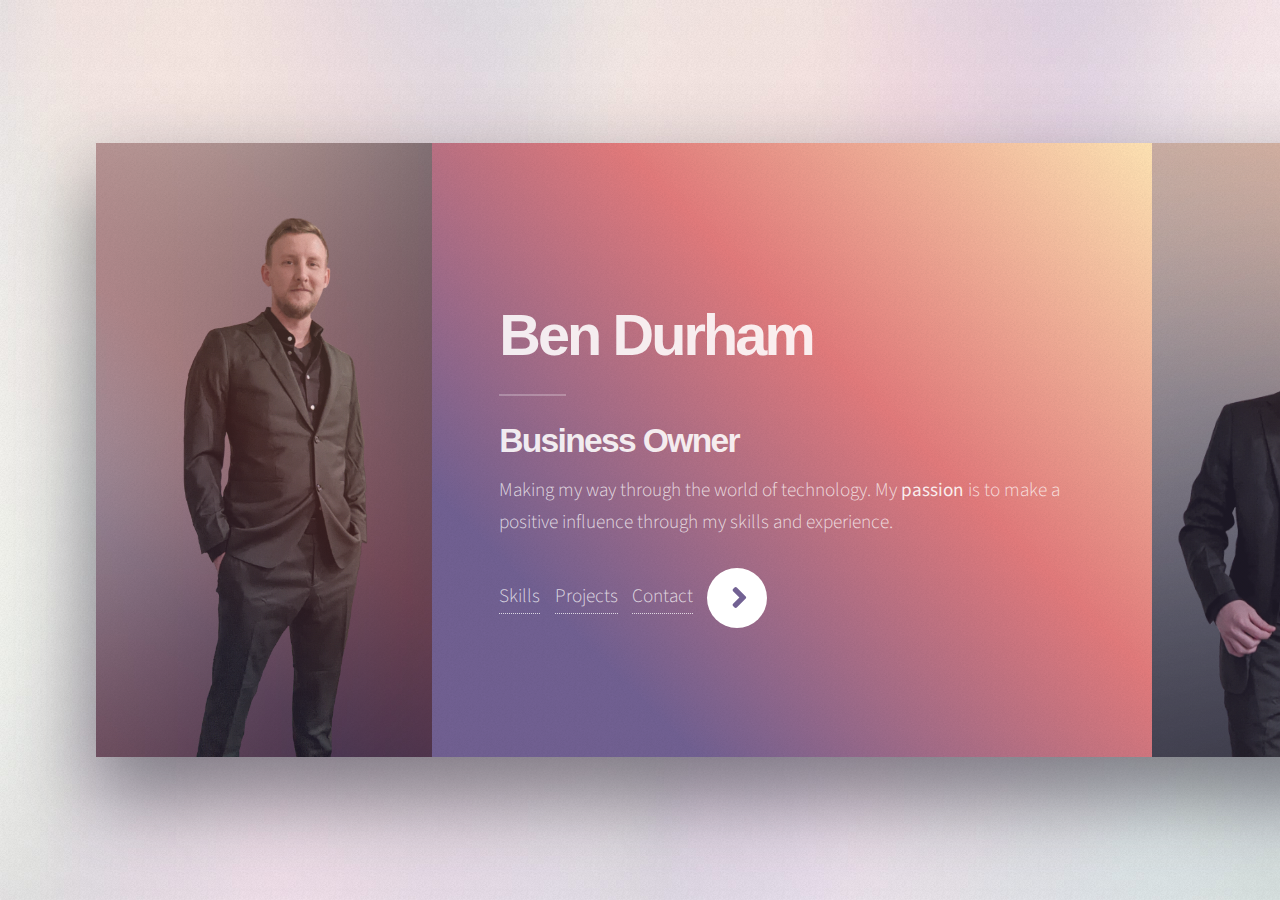
==== commit f1626dd1: "corrections" ====
--- a/index.html
+++ b/index.html
@@ -24,8 +24,8 @@
 							<section class="panel banner right">
 								<div class="content color0 span-3-75">
 									<h1 class="major">Ben Durham</h1>
-									<h2>Full Stack Software Engineer</h2>
-									<p>Making my way through the world of technology. My <strong>passion</strong> is to make a positive influence through my skills and love for this amazing field.</p>
+									<h2>Business Owner</h2>
+									<p>Making my way through the world of technology. My <strong>passion</strong> is to make a positive influence through my skills and experience.</p>
 									<ul class="actions">
 										<li id="projects-button"><a href="#skills">Skills</a></li>
 										<li id="projects-button"><a href="#projects">Projects</a></li>
@@ -41,10 +41,10 @@
 						<!-- Panel (Spotlight) -->
 							<section class="panel spotlight medium right" id="first">
 								<div class="content span-7">
-									<h2 class="major">Early Career</h2>
-									<p>Life experience is something in which I have many years. Bringing joy and great moments to those around me are daily goals I strive to achieve. Interest in this field started around the age of 11 and since then technology has always played a major role in my life.<br />My projects never end and I'm always looking to improve upon what may even be considered "finished".</p>
+									<h2 class="major">Career</h2>
+									<p>Life experience is something in which I have many years. Currently working on improving MyPositiveDaily, a website designed to encourage and promote positivity, and furthering all other aspects of myself through entrepreneurial means.</p>
 									<ul class="actions">
-										<li id="projects-button"><a href="/images/resume.pdf" target="_blank">Resume</a></li>
+										<li id="projects-button"><a href="/images/Resume.pdf" target="_blank">Resume</a></li>
 									</ul>
 								</div>
 								<div class="image filtered tinted" data-position="top left">
@@ -55,7 +55,7 @@
 							<section class="panel color1">
 								<div class="intro joined">
 									<h2 class="major">Skills</h2>
-									<p>My strongest skills exsist in JavaScript, Express, Sequelize, CSS and React/Redux. However, I am not limited to these tools and still proficient with Python, Typesript, Next.js, SQLAlchemy, SQLlite, Data Structers and more... </p>
+									<p>As a capable Full Stack Engineer I have created several projects that are currently live and being used throughout the world. As well as an entrepreneurial mindset and goals to produce game changing products.</p>
 								</div>
 								<div class="inner" id="skills">
 									<ul class="grid-icons three connected">
@@ -69,56 +69,46 @@
 								</div>
 							</section>
 
-						<!-- Panel (Spotlight) -->
-							<!-- <section class="panel spotlight large left">
-								<div class="content span-5">
-									<h2 class="major">Projects</h2>
-									<p></p>
-								</div>
-								<div class="image filtered tinted" data-position="top right">
-									<img src="images/pic03.jpg" alt="" />
-								</div>
-							</section> -->
-						<!-- Panel -->
 							<section class="panel">
 								<div class="intro color2">
 									<h2 class="major">Projects</h2>
 									<ul>
-										<li><a href="https://audiocloud.onrender.com/" target="_blank"><strong>AUDIOCLOUD</strong></a> - Fall 2022</li>
+										<!-- <li><a href="https://main.d3cvtbmksbkdfc.amplifyapp.com/" target="_blank"><strong>Blizzard Guild API</strong></a> - 2023</li>
+										<br/> -->
+										<li><a href="https://mypositivedaily.com/" target="_blank"><strong>MyPositiveDaily</strong></a> - 2023</li>
 										<br/>
-										<li><a href="https://not-discord-app.herokuapp.com/" target="_blank"><strong>notDISCORD</strong></a> - Fall 2022</li>
+										<li><a href="https://not-discord-app.herokuapp.com/" target="_blank"><strong>notDISCORD</strong></a> - 2022</li>
 										<br/>
-										<li><strong>SCAREBnB</strong> - Fall 2022</li>
 									</ul>
 									<p></p>
 								</div>
 
-								<div class="gallery">
+								<!-- <div class="gallery">
 									<div class="group span-3" id="projects">
 										<a href="images/audio1.png" class="image filtered span-3" data-position="bottom"><img src="images/audio1.png" alt="" /></a>
 										<a href="images/audio2.png" class="image filtered span-1-5" data-position="center"><img src="images/audio2small.png" alt="" /></a>
 										<a href="images/audio3.png" class="image filtered span-1-5" data-position="bottom"><img src="images/audio3small.png" alt="" /></a>
 									</div>
-									<!-- <a href="images/gallery/fulls/04.jpg" class="image filtered span-2-5" data-position="top"><img src="images/gallery/thumbs/04.jpg" alt="" /></a> -->
+									<a href="images/gallery/fulls/04.jpg" class="image filtered span-2-5" data-position="top"><img src="images/gallery/thumbs/04.jpg" alt="" /></a>
 									<div class="group span-4-5">
 										<a href="images/discord1.png" class="image filtered span-3" data-position="top"><img src="images/discord1.png" alt="" /></a>
 										<a href="images/discord3.png" class="image filtered span-1-5" data-position="center"><img src="images/discord3small.png" alt="" /></a>
 										<a href="images/scareBnB2.png" class="image filtered span-1-5" data-position="bottom"><img src="images/scareBnB2small.png" alt="" /></a>
 										<a href="images/scareBnB.png" class="image filtered span-3" data-position="top"><img src="images/scareBnB.png" alt="" /></a>
 									</div>
-									<!-- <a href="images/gallery/fulls/09.jpg" class="image filtered span-2-5" data-position="right"><img src="images/gallery/thumbs/09.jpg" alt="" /></a> -->
-								</div>
+									<a href="images/gallery/fulls/09.jpg" class="image filtered span-2-5" data-position="right"><img src="images/gallery/thumbs/09.jpg" alt="" /></a>
+								</div> -->
 							</section>
 
 						<!-- Panel -->
 							<section class="panel color4-alt">
 								<div class="intro color4">
 									<h2 class="major">Contact</h2>
-									<p>For business inquiries please feel free to enter your information here and I will respond via email.</p>
+									<p>For business inquiries please feel free to contact me through Linkedin.</p>
 								</div>
 								<div class="inner columns divided">
-									<div class="span-3-25" id="contact">
-										<form method="post"
+									<!-- <div class="span-3-25" id="contact"> -->
+										<!-- <form method="post"
 											action="mailto:oorazugoku@gmail.com"
 											method="POST"
 											enctype="multipart/form-data"
@@ -140,8 +130,8 @@
 											<ul class="actions">
 												<li><input type="submit" value="Send Message" class="button primary" /></li>
 											</ul>
-										</form>
-									</div>
+										</form> -->
+									<!-- </div> -->
 									<div class="span-1-5">
 										<ul class="contact-icons color1">
 											<li class="icon brands fa-linkedin-in"><a href="https://www.linkedin.com/in/thebendurham/" target="_blank">@thebendurham</a></li>
--- a/assets/css/main.css
+++ b/assets/css/main.css
@@ -2432,9 +2432,9 @@
 			width: 30rem;
 		}
 
-		.panel .span-3-25 {
+		/* .panel .span-3-25 {
 			width: 32.5rem;
-		}
+		} */
 
 		.panel .span-3-5 {
 			width: 35rem;
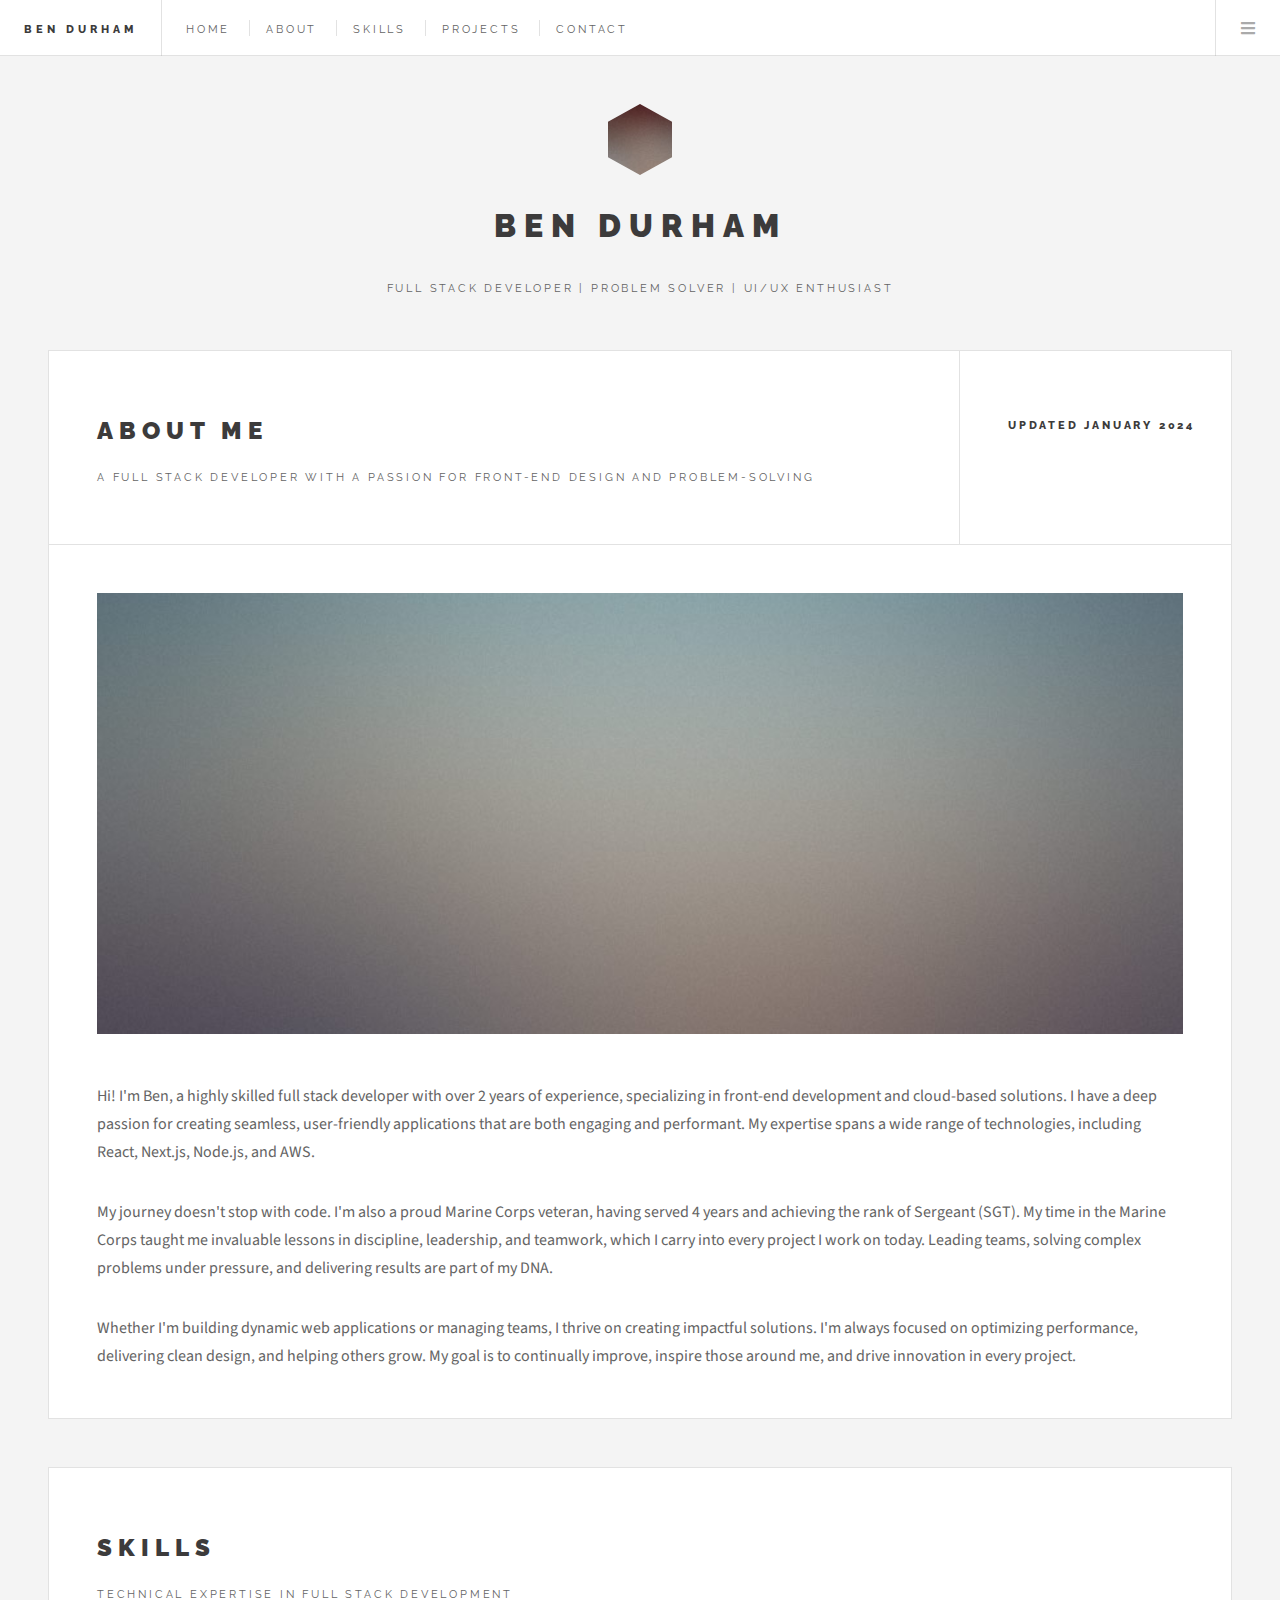
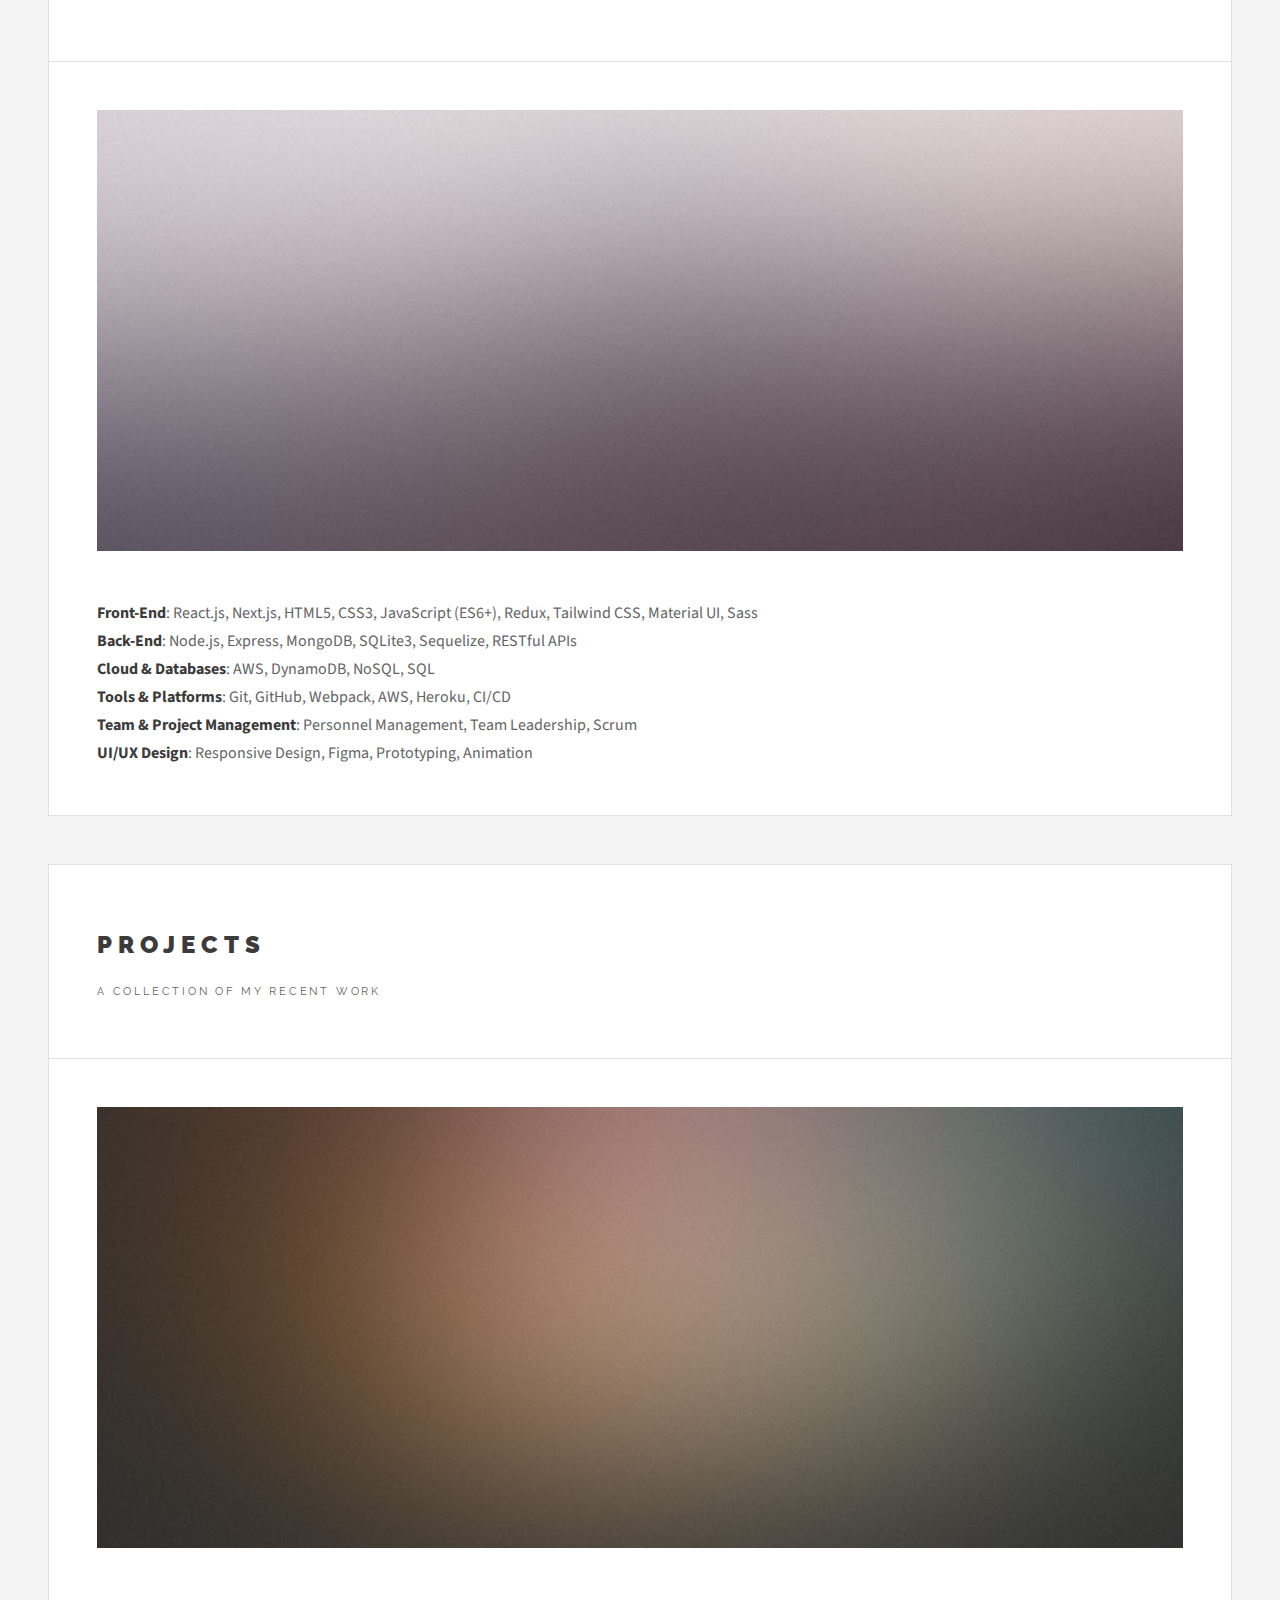
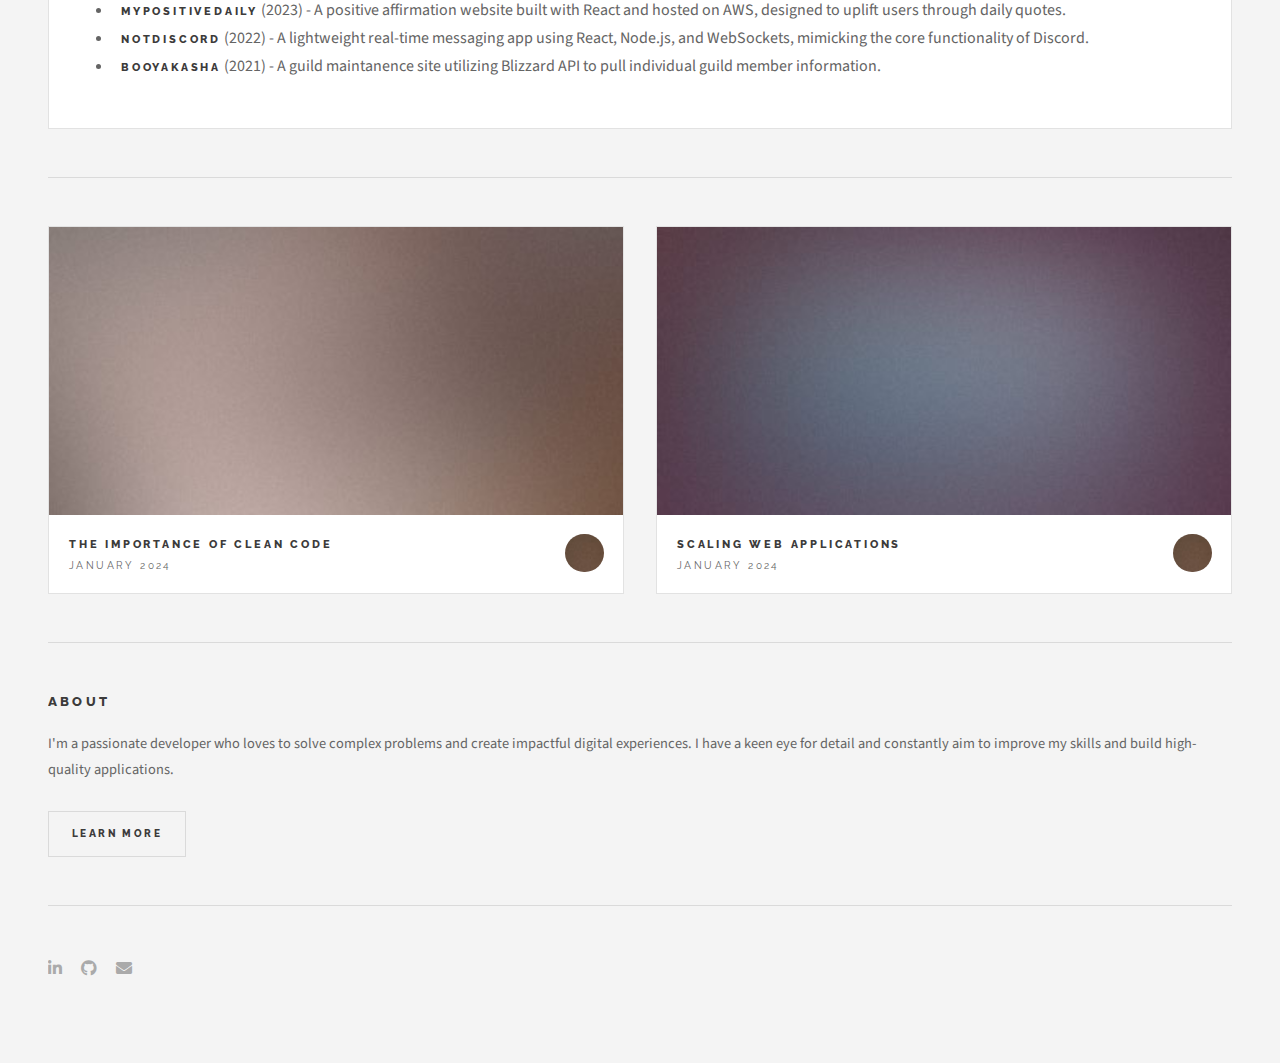
==== commit 57c4a165: "updated to new site" ====
--- a/index.html
+++ b/index.html
@@ -1,159 +1,179 @@
 <!DOCTYPE HTML>
-<!--
-	Ethereal by HTML5 UP
-	html5up.net | @ajlkn
-	Free for personal and commercial use under the CCA 3.0 license (html5up.net/license)
--->
 <html>
 	<head>
-		<title>Ben Durham</title>
+		<title>Ben Durham - Full Stack Developer</title>
 		<meta charset="utf-8" />
 		<meta name="viewport" content="width=device-width, initial-scale=1, user-scalable=no" />
 		<link rel="stylesheet" href="assets/css/main.css" />
-		<noscript><link rel="stylesheet" href="assets/css/noscript.css" /></noscript>
 	</head>
 	<body class="is-preload">
 
-		<!-- Page Wrapper -->
-			<div id="page-wrapper">
+		<!-- Wrapper -->
+		<div id="wrapper">
 
-				<!-- Wrapper -->
-					<div id="wrapper">
+			<!-- Header -->
+			<header id="header">
+				<h1><a href="index.html">Ben Durham</a></h1>
+				<nav class="links">
+					<ul>
+						<li><a href="#">Home</a></li>
+						<li><a href="#about">About</a></li>
+						<li><a href="#skills">Skills</a></li>
+						<li><a href="#projects">Projects</a></li>
+						<li><a href="#contact">Contact</a></li>
+					</ul>
+				</nav>
+				<nav class="main">
+					<ul>
+						<li class="menu">
+							<a class="fa-bars" href="#menu">Menu</a>
+						</li>
+					</ul>
+				</nav>
+			</header>
 
-						<!-- Panel (Banner) -->
-							<section class="panel banner right">
-								<div class="content color0 span-3-75">
-									<h1 class="major">Ben Durham</h1>
-									<h2>Business Owner</h2>
-									<p>Making my way through the world of technology. My <strong>passion</strong> is to make a positive influence through my skills and experience.</p>
-									<ul class="actions">
-										<li id="projects-button"><a href="#skills">Skills</a></li>
-										<li id="projects-button"><a href="#projects">Projects</a></li>
-										<li id="projects-button"><a href="#contact">Contact</a></li>
-										<li id="projects-button"><a href="#first" class="button primary color1 circle icon solid fa-angle-right"></a></li>
-									</ul>
-								</div>
-								<div class="image filtered span-1-75" data-position="25% 25%">
-									<img src="images/pic01.jpg" alt="" /><img src="images/me1.png"/>
-								</div>
-							</section>
+			<!-- Menu -->
+			<section id="menu">
+				<!-- Search -->
+				<section>
+					<form class="search" method="get" action="#">
+						<input type="text" name="query" placeholder="Search" />
+					</form>
+				</section>
 
-						<!-- Panel (Spotlight) -->
-							<section class="panel spotlight medium right" id="first">
-								<div class="content span-7">
-									<h2 class="major">Career</h2>
-									<p>Life experience is something in which I have many years. Currently working on improving MyPositiveDaily, a website designed to encourage and promote positivity, and furthering all other aspects of myself through entrepreneurial means.</p>
-									<ul class="actions">
-										<li id="projects-button"><a href="/images/Resume.pdf" target="_blank">Resume</a></li>
-									</ul>
-								</div>
-								<div class="image filtered tinted" data-position="top left">
-									<img src="images/pic02.jpg" alt="" /><img src="images/me2.png"/>
-							</section>
+				<!-- Links -->
+				<section>
+					<ul class="links">
+						<li><a href="#about"><h3>About Me</h3><p>Learn more about my journey and expertise</p></a></li>
+						<li><a href="#skills"><h3>Skills</h3><p>Technical expertise in front-end and back-end</p></a></li>
+						<li><a href="#projects"><h3>Projects</h3><p>Check out my latest work</p></a></li>
+						<li><a href="#contact"><h3>Contact</h3><p>Get in touch with me</p></a></li>
+					</ul>
+				</section>
+			</section>
 
-						<!-- Panel -->
-							<section class="panel color1">
-								<div class="intro joined">
-									<h2 class="major">Skills</h2>
-									<p>As a capable Full Stack Engineer I have created several projects that are currently live and being used throughout the world. As well as an entrepreneurial mindset and goals to produce game changing products.</p>
-								</div>
-								<div class="inner" id="skills">
-									<ul class="grid-icons three connected">
-										<li><span class="icon solid fa-code"><span class="label">Code</span></span></li>
-										<li><span class="icon brands fa-react"><span class="label">React</span></span></li>
-										<li><span class="icon solid fa-cog"><span class="label">Cog</span></span></li>
-										<li><span class="icon brands fa-node-js"><span class="label">JS</span></span></li>
-										<li><span class="icon brands fa-html5"><span class="label">html</span></span></li>
-										<li><span class="icon brands fa-python"><span class="label">Python</span></span></li>
-									</ul>
-								</div>
-							</section>
+			<!-- Main -->
+			<div id="main">
 
-							<section class="panel">
-								<div class="intro color2">
-									<h2 class="major">Projects</h2>
-									<ul>
-										<!-- <li><a href="https://main.d3cvtbmksbkdfc.amplifyapp.com/" target="_blank"><strong>Blizzard Guild API</strong></a> - 2023</li>
-										<br/> -->
-										<li><a href="https://mypositivedaily.com/" target="_blank"><strong>MyPositiveDaily</strong></a> - 2023</li>
-										<br/>
-										<li><a href="https://not-discord-app.herokuapp.com/" target="_blank"><strong>notDISCORD</strong></a> - 2022</li>
-										<br/>
-									</ul>
-									<p></p>
-								</div>
+			<!-- About Me -->
+			<article class="post" id="about">
+				<header>
+					<div class="title">
+						<h2><a href="#about">About Me</a></h2>
+						<p>A full stack developer with a passion for front-end design and problem-solving</p>
+					</div>
+					<div class="meta">
+						<time class="published" datetime="2024-01-01">Updated January 2024</time>
+					</div>
+				</header>
+				<a href="#about" class="image featured"><img src="images/pic01.jpg" alt="Ben Durham" /></a>
+				<p>Hi! I'm Ben, a highly skilled full stack developer with over 2 years of experience, specializing in front-end development and cloud-based solutions. I have a deep passion for creating seamless, user-friendly applications that are both engaging and performant. My expertise spans a wide range of technologies, including React, Next.js, Node.js, and AWS.</p>
 
-								<!-- <div class="gallery">
-									<div class="group span-3" id="projects">
-										<a href="images/audio1.png" class="image filtered span-3" data-position="bottom"><img src="images/audio1.png" alt="" /></a>
-										<a href="images/audio2.png" class="image filtered span-1-5" data-position="center"><img src="images/audio2small.png" alt="" /></a>
-										<a href="images/audio3.png" class="image filtered span-1-5" data-position="bottom"><img src="images/audio3small.png" alt="" /></a>
-									</div>
-									<a href="images/gallery/fulls/04.jpg" class="image filtered span-2-5" data-position="top"><img src="images/gallery/thumbs/04.jpg" alt="" /></a>
-									<div class="group span-4-5">
-										<a href="images/discord1.png" class="image filtered span-3" data-position="top"><img src="images/discord1.png" alt="" /></a>
-										<a href="images/discord3.png" class="image filtered span-1-5" data-position="center"><img src="images/discord3small.png" alt="" /></a>
-										<a href="images/scareBnB2.png" class="image filtered span-1-5" data-position="bottom"><img src="images/scareBnB2small.png" alt="" /></a>
-										<a href="images/scareBnB.png" class="image filtered span-3" data-position="top"><img src="images/scareBnB.png" alt="" /></a>
-									</div>
-									<a href="images/gallery/fulls/09.jpg" class="image filtered span-2-5" data-position="right"><img src="images/gallery/thumbs/09.jpg" alt="" /></a>
-								</div> -->
-							</section>
+				<p>My journey doesn't stop with code. I'm also a proud Marine Corps veteran, having served 4 years and achieving the rank of Sergeant (SGT). My time in the Marine Corps taught me invaluable lessons in discipline, leadership, and teamwork, which I carry into every project I work on today. Leading teams, solving complex problems under pressure, and delivering results are part of my DNA.</p>
 
-						<!-- Panel -->
-							<section class="panel color4-alt">
-								<div class="intro color4">
-									<h2 class="major">Contact</h2>
-									<p>For business inquiries please feel free to contact me through Linkedin.</p>
-								</div>
-								<div class="inner columns divided">
-									<!-- <div class="span-3-25" id="contact"> -->
-										<!-- <form method="post"
-											action="mailto:oorazugoku@gmail.com"
-											method="POST"
-											enctype="multipart/form-data"
-											>
-											<div class="fields">
-												<div class="field half">
-													<label for="name">Name</label>
-													<input type="text" name="name" id="name" />
-												</div>
-												<div class="field half">
-													<label for="email">Email</label>
-													<input type="email" name="email" id="email" />
-												</div>
-												<div class="field">
-													<label for="message">Message</label>
-													<textarea name="message" id="message" rows="4"></textarea>
-												</div>
-											</div>
-											<ul class="actions">
-												<li><input type="submit" value="Send Message" class="button primary" /></li>
-											</ul>
-										</form> -->
-									<!-- </div> -->
-									<div class="span-1-5">
-										<ul class="contact-icons color1">
-											<li class="icon brands fa-linkedin-in"><a href="https://www.linkedin.com/in/thebendurham/" target="_blank">@thebendurham</a></li>
-											<li class="icon brands fa-facebook-f"><a href="https://www.facebook.com/thebendurham" target="_blank">@thebendurham</a></li>
-											<li class="icon brands fa-github"><a href="https://github.com/oorazugoku" target="_blank">@oorazugoku</a></li>
-											<li class="icon brands fa-instagram"><a href="https://www.instagram.com/timeless_ben/" target="_blank">@timeless_ben</a></li>
-											<li class="icon brands fa-angellist"><a href="https://angel.co/u/timeless_ben" target="_blank">@timeless_ben</a></li>
-										</ul>
-									</div>
-								</div>
-							</section>
+				<p>Whether I'm building dynamic web applications or managing teams, I thrive on creating impactful solutions. I'm always focused on optimizing performance, delivering clean design, and helping others grow. My goal is to continually improve, inspire those around me, and drive innovation in every project.</p>
+			</article>
 
 
+				<!-- Skills -->
+				<article class="post" id="skills">
+					<header>
+						<div class="title">
+							<h2><a href="#skills">Skills</a></h2>
+							<p>Technical expertise in full stack development</p>
+						</div>
+					</header>
+					<a href="#skills" class="image featured"><img src="images/pic02.jpg" alt="" /></a>
+					<p><strong>Front-End</strong>: React.js, Next.js, HTML5, CSS3, JavaScript (ES6+), Redux, Tailwind CSS, Material UI, Sass<br>
+					<strong>Back-End</strong>: Node.js, Express, MongoDB, SQLite3, Sequelize, RESTful APIs<br>
+					<strong>Cloud & Databases</strong>: AWS, DynamoDB, NoSQL, SQL<br>
+					<strong>Tools & Platforms</strong>: Git, GitHub, Webpack, AWS, Heroku, CI/CD<br>
+					<strong>Team & Project Management</strong>: Personnel Management, Team Leadership, Scrum<br>
+					<strong>UI/UX Design</strong>: Responsive Design, Figma, Prototyping, Animation</p>
+				</article>
 
-					</div>
+
+				<!-- Projects -->
+				<article class="post" id="projects">
+					<header>
+						<div class="title">
+							<h2><a href="#projects">Projects</a></h2>
+							<p>A collection of my recent work</p>
+						</div>
+					</header>
+					<a href="#projects" class="image featured"><img src="images/pic03.jpg" alt="" /></a>
+					<ul>
+						<li><h5 style="display: inline;"><a href="https://www.mypositivedaily.com" target="_blank">MyPositiveDaily</a></h5> (2023) - A positive affirmation website built with React and hosted on AWS, designed to uplift users through daily quotes.</li>
+						<li><h5 style="display: inline;"><a href="">notDISCORD</a></h5> (2022) - A lightweight real-time messaging app using React, Node.js, and WebSockets, mimicking the core functionality of Discord.</li>
+						<li><h5 style="display: inline;"><a href="https://main.d3cvtbmksbkdfc.amplifyapp.com/" target="_blank">Booyakasha</a></h5> (2021) - A guild maintanence site utilizing Blizzard API to pull individual guild member information.</li>
+					</ul>
+				</article>
+
+				<!-- Pagination -->
 			</div>
 
+			<!-- Sidebar -->
+			<section id="sidebar">
+
+				<!-- Intro -->
+				<section id="intro">
+					<a href="#" class="logo"><img src="images/logo.jpg" alt="" /></a>
+					<header>
+						<h2>Ben Durham</h2>
+						<p>Full Stack Developer | Problem Solver | UI/UX Enthusiast</p>
+					</header>
+				</section>
+
+				<!-- Mini Posts -->
+				<section>
+					<div class="mini-posts">
+						<article class="mini-post">
+							<header>
+								<h3><a href="single.html">The Importance of Clean Code</a></h3>
+								<time class="published" datetime="2024-01-01">January 2024</time>
+								<a href="#" class="author"><img src="images/avatar.jpg" alt="" /></a>
+							</header>
+							<a href="single.html" class="image"><img src="images/pic04.jpg" alt="" /></a>
+						</article>
+
+						<article class="mini-post">
+							<header>
+								<h3><a href="single2.html">Scaling Web Applications</a></h3>
+								<time class="published" datetime="2024-01-01">January 2024</time>
+								<a href="#" class="author"><img src="images/avatar.jpg" alt="" /></a>
+							</header>
+							<a href="single2.html" class="image"><img src="images/pic05.jpg" alt="" /></a>
+						</article>
+					</div>
+				</section>
+
+				<!-- About -->
+				<section class="blurb">
+					<h2>About</h2>
+					<p>I'm a passionate developer who loves to solve complex problems and create impactful digital experiences. I have a keen eye for detail and constantly aim to improve my skills and build high-quality applications.</p>
+					<ul class="actions">
+						<li><a href="#about" class="button">Learn More</a></li>
+					</ul>
+				</section>
+
+				<!-- Footer -->
+				<section id="footer">
+					<ul class="icons">
+						<li><a href="https://www.linkedin.com/in/thebendurham/" class="icon brands fa-linkedin-in"><span class="label">LinkedIn</span></a></li>
+						<li><a href="https://github.com/oorazugoku" class="icon brands fa-github"><span class="label">GitHub</span></a></li>
+						<li><a href="mailto:bendurham.business@gmail.com" class="icon solid fa-envelope"><span class="label">Email</span></a></li>
+					</ul>
+				</section>
+			</section>
+
+		</div>
+
 		<!-- Scripts -->
-			<script src="assets/js/jquery.min.js"></script>
-			<script src="assets/js/browser.min.js"></script>
-			<script src="assets/js/breakpoints.min.js"></script>
-			<script src="assets/js/main.js"></script>
+		<script src="assets/js/jquery.min.js"></script>
+		<script src="assets/js/browser.min.js"></script>
+		<script src="assets/js/breakpoints.min.js"></script>
+		<script src="assets/js/util.js"></script>
+		<script src="assets/js/main.js"></script>
 
 	</body>
 </html>
--- a/assets/css/main.css
+++ b/assets/css/main.css
@@ -1,16 +1,11 @@
 @import url(fontawesome-all.min.css);
-@import url("https://fonts.googleapis.com/css?family=Source+Sans+Pro:300,400,300i,400i");
-
-/*
-	Ethereal by HTML5 UP
-	html5up.net | @ajlkn
-	Free for personal and commercial use under the CCA 3.0 license (html5up.net/license)
+@import url("https://fonts.googleapis.com/css?family=Source+Sans+Pro:400,700|Raleway:400,800,900");
+
+/*
+	Future Imperfect by HTML5 UP
+	html5up.net | @ajlkn
+	Free for personal and commercial use under the CCA 3.0 license (html5up.net/license)
 */
-
-#projects-button {
-	display: flex;
-	align-items: center;
-}
 
 html, body, div, span, applet, object,
 iframe, h1, h2, h3, h4, h5, h6, p, blockquote,
@@ -77,79 +72,22 @@
 	appearance: none;
 }
 
-/* Page */
-
-	@-moz-keyframes load-spinner {
-		0% {
-			-moz-transform: rotate(0deg);
-			-webkit-transform: rotate(0deg);
-			-ms-transform: rotate(0deg);
-			transform: rotate(0deg);
-		}
-
-		100% {
-			-moz-transform: rotate(360deg);
-			-webkit-transform: rotate(360deg);
-			-ms-transform: rotate(360deg);
-			transform: rotate(360deg);
-		}
-	}
-
-	@-webkit-keyframes load-spinner {
-		0% {
-			-moz-transform: rotate(0deg);
-			-webkit-transform: rotate(0deg);
-			-ms-transform: rotate(0deg);
-			transform: rotate(0deg);
-		}
-
-		100% {
-			-moz-transform: rotate(360deg);
-			-webkit-transform: rotate(360deg);
-			-ms-transform: rotate(360deg);
-			transform: rotate(360deg);
-		}
-	}
-
-	@-ms-keyframes load-spinner {
-		0% {
-			-moz-transform: rotate(0deg);
-			-webkit-transform: rotate(0deg);
-			-ms-transform: rotate(0deg);
-			transform: rotate(0deg);
-		}
-
-		100% {
-			-moz-transform: rotate(360deg);
-			-webkit-transform: rotate(360deg);
-			-ms-transform: rotate(360deg);
-			transform: rotate(360deg);
-		}
-	}
-
-	@keyframes load-spinner {
-		0% {
-			-moz-transform: rotate(0deg);
-			-webkit-transform: rotate(0deg);
-			-ms-transform: rotate(0deg);
-			transform: rotate(0deg);
-		}
-
-		100% {
-			-moz-transform: rotate(360deg);
-			-webkit-transform: rotate(360deg);
-			-ms-transform: rotate(360deg);
-			transform: rotate(360deg);
-		}
-	}
+/* Basic */
 
 	@-ms-viewport {
 		width: device-width;
 	}
 
-	html {
-		width: 100%;
-		height: 100%;
+	body {
+		-ms-overflow-style: scrollbar;
+	}
+
+	@media screen and (max-width: 480px) {
+
+		html, body {
+			min-width: 320px;
+		}
+
 	}
 
 	html {
@@ -161,70 +99,8 @@
 	}
 
 	body {
-		display: -moz-flex;
-		display: -webkit-flex;
-		display: -ms-flex;
-		display: flex;
-		-moz-align-items: center;
-		-webkit-align-items: center;
-		-ms-align-items: center;
-		align-items: center;
-		-moz-justify-content: -moz-flex-start;
-		-webkit-justify-content: -webkit-flex-start;
-		-ms-justify-content: -ms-flex-start;
-		justify-content: flex-start;
-		-ms-overflow-style: scrollbar;
-		width: 100%;
-		height: 100%;
-		min-height: 30rem;
-		overflow: hidden;
-	}
-
-		body:before {
-			-moz-animation: load-spinner 1s infinite linear;
-			-webkit-animation: load-spinner 1s infinite linear;
-			-ms-animation: load-spinner 1s infinite linear;
-			animation: load-spinner 1s infinite linear;
-			-moz-transition: opacity 0.25s ease;
-			-webkit-transition: opacity 0.25s ease;
-			-ms-transition: opacity 0.25s ease;
-			transition: opacity 0.25s ease;
-			-moz-transition-delay: 0s;
-			-webkit-transition-delay: 0s;
-			-ms-transition-delay: 0s;
-			transition-delay: 0s;
-			pointer-events: none;
-			content: '';
-			display: block;
-			position: absolute;
-			top: 50%;
-			left: 50%;
-			width: 4rem;
-			height: 4rem;
-			margin: -2rem 0 0 -2rem;
-			background-image: url("data:image/svg+xml;charset=utf8,%3Csvg xmlns='http://www.w3.org/2000/svg' xmlns:xlink='http://www.w3.org/1999/xlink' width='96px' height='96px' viewBox='0 0 96 96' zoomAndPan='disable'%3E%3Cstyle%3Ecircle %7Bfill: transparent%3B stroke: %232e2b37%3B stroke-width: 1.5px%3B %7D%3C/style%3E%3Cdefs%3E%3CclipPath id='corner'%3E%3Cpolygon points='0,0 48,0 48,48 96,48 96,96 0,96' /%3E%3C/clipPath%3E%3C/defs%3E%3Cg clip-path='url(%23corner)'%3E%3Ccircle cx='48' cy='48' r='32'/%3E%3C/g%3E%3C/svg%3E");
-			background-position: center;
-			background-repeat: no-repeat;
-			background-size: 4rem;
-			opacity: 0;
-		}
-
-		body:after {
-			pointer-events: none;
-			content: '';
-			display: block;
-			position: fixed;
-			top: 0;
-			left: 0;
-			width: 100%;
-			height: 100%;
-			z-index: -1;
-			background-attachment: fixed;
-			background-color: #e1e6e1;
-			background-image: url("../../images/overlay.png"), url("../../images/bg.jpg");
-			background-repeat: repeat, repeat-x;
-			background-size: 128px 128px, cover;
-		}
+		background: #f4f4f4;
+	}
 
 		body.is-preload *, body.is-preload *:before, body.is-preload *:after {
 			-moz-animation: none !important;
@@ -237,91 +113,85 @@
 			transition: none !important;
 		}
 
-		body.is-preload:before {
-			-moz-transition: opacity 1s ease;
-			-webkit-transition: opacity 1s ease;
-			-ms-transition: opacity 1s ease;
-			transition: opacity 1s ease;
-			-moz-transition-delay: 0.75s;
-			-webkit-transition-delay: 0.75s;
-			-ms-transition-delay: 0.75s;
-			transition-delay: 0.75s;
-			opacity: 0.25;
-		}
-
-	@media screen and (max-width: 736px) {
-
-		html {
-			height: auto;
-		}
-
-		body {
-			height: auto;
-			overflow-x: hidden;
-			overflow-y: auto;
-		}
-
-	}
-
-	@media screen and (max-width: 480px) {
-
-		html, body {
-			min-width: 320px;
-		}
-
-	}
-
-/* Typography */
-
-	html {
-		font-size: 18pt;
-		font-size: 1vmax;
+/* Type */
+
+	body, input, select, textarea {
+		color: #646464;
+		font-family: "Source Sans Pro", Helvetica, sans-serif;
+		font-size: 14pt;
+		font-weight: 400;
+		line-height: 1.75;
 	}
 
 		@media screen and (max-width: 1680px) {
 
-			html {
+			body, input, select, textarea {
 				font-size: 12pt;
-				font-size: 1.1vmax;
 			}
 
 		}
 
 		@media screen and (max-width: 1280px) {
 
-			html {
-				font-size: 11pt;
-				font-size: 1.5vmax;
-			}
-
-		}
-
-	body, input, select, textarea {
-		color: rgba(255, 255, 255, 0.75);
-		font-family: "Source Sans Pro", Helvetica, sans-serif;
-		font-size: 1rem;
-		font-weight: 300;
-		line-height: 1.65;
-	}
+			body, input, select, textarea {
+				font-size: 12pt;
+			}
+
+		}
+
+		@media screen and (max-width: 980px) {
+
+			body, input, select, textarea {
+				font-size: 12pt;
+			}
+
+		}
+
+		@media screen and (max-width: 736px) {
+
+			body, input, select, textarea {
+				font-size: 12pt;
+			}
+
+		}
+
+		@media screen and (max-width: 480px) {
+
+			body, input, select, textarea {
+				font-size: 12pt;
+			}
+
+		}
 
 	a {
-		-moz-transition: color 0.2s ease-in-out, border-bottom-color 0.2s ease-in-out;
-		-webkit-transition: color 0.2s ease-in-out, border-bottom-color 0.2s ease-in-out;
-		-ms-transition: color 0.2s ease-in-out, border-bottom-color 0.2s ease-in-out;
-		transition: color 0.2s ease-in-out, border-bottom-color 0.2s ease-in-out;
+		-moz-transition: color 0.2s ease, border-bottom-color 0.2s ease;
+		-webkit-transition: color 0.2s ease, border-bottom-color 0.2s ease;
+		-ms-transition: color 0.2s ease, border-bottom-color 0.2s ease;
+		transition: color 0.2s ease, border-bottom-color 0.2s ease;
+		border-bottom: dotted 1px rgba(160, 160, 160, 0.65);
 		color: inherit;
-		border-bottom: dotted 1px;
 		text-decoration: none;
 	}
+
+		a:before {
+			-moz-transition: color 0.2s ease;
+			-webkit-transition: color 0.2s ease;
+			-ms-transition: color 0.2s ease;
+			transition: color 0.2s ease;
+		}
 
 		a:hover {
 			border-bottom-color: transparent;
-			color: #ffe4b4;
-		}
+			color: #2ebaae !important;
+		}
+
+			a:hover:before {
+				color: #2ebaae !important;
+			}
 
 	strong, b {
-		color: rgba(255, 255, 255, 0.875);
-		font-weight: 400;
+		color: #3c3b3b;
+		font-weight: 700;
 	}
 
 	em, i {
@@ -329,139 +199,95 @@
 	}
 
 	p {
-		margin: 0 0 1.5rem 0;
-	}
-
-		body.is-ie p {
-			width: 100%;
-		}
+		margin: 0 0 2em 0;
+	}
 
 	h1, h2, h3, h4, h5, h6 {
-		color: rgba(255, 255, 255, 0.875);
-		font-family: Arial, Helvetica, sans-serif;
-		font-weight: 700;
-		line-height: 1.3;
-		margin: 0 0 0.75rem 0;
-		letter-spacing: -0.05em;
+		color: #3c3b3b;
+		font-family: "Raleway", Helvetica, sans-serif;
+		font-weight: 800;
+		letter-spacing: 0.25em;
+		line-height: 1.65;
+		margin: 0 0 1em 0;
+		text-transform: uppercase;
 	}
 
 		h1 a, h2 a, h3 a, h4 a, h5 a, h6 a {
 			color: inherit;
-			text-decoration: none;
-		}
-
-	h1.major, h2.major, h3.major {
+			border-bottom: 0;
+		}
+
+	h2 {
+		font-size: 1.1em;
+	}
+
+	h3 {
+		font-size: 0.9em;
+	}
+
+	h4 {
+		font-size: 0.7em;
+	}
+
+	h5 {
+		font-size: 0.7em;
+	}
+
+	h6 {
+		font-size: 0.7em;
+	}
+
+	sub {
+		font-size: 0.8em;
 		position: relative;
-	}
-
-		h1.major:after, h2.major:after, h3.major:after {
-			content: '';
-			position: absolute;
-			left: 0;
-			width: 3.5rem;
-			height: 0.1rem;
-			background-color: rgba(255, 255, 255, 0.25);
-		}
-
-	h1 {
-		font-size: 3rem;
-		line-height: 1.2;
-	}
-
-		h1.major {
-			margin: 0 0 2.625rem 0;
-		}
-
-			h1.major:after {
-				bottom: -1.325rem;
-			}
-
-	h2 {
-		font-size: 1.75rem;
-		line-height: 1.2;
-	}
-
-		h2.major {
-			margin: 0 0 1.9875rem 0;
-		}
-
-			h2.major:after {
-				bottom: -1.2rem;
-			}
-
-	h3 {
-		font-size: 1.325rem;
-	}
-
-		h3.major {
-			margin: 0 0 1.875rem 0;
-		}
-
-			h3.major:after {
-				bottom: -0.75rem;
-			}
-
-	h4 {
-		font-size: 1rem;
-	}
-
-	h5 {
-		font-size: 0.9rem;
-	}
-
-	h6 {
-		font-size: 0.7rem;
-	}
-
-	sub {
-		font-size: 0.8rem;
+		top: 0.5em;
+	}
+
+	sup {
+		font-size: 0.8em;
 		position: relative;
-		top: 0.5rem;
-	}
-
-	sup {
-		font-size: 0.8rem;
-		position: relative;
-		top: -0.5rem;
+		top: -0.5em;
 	}
 
 	blockquote {
-		border-left: solid 0.25rem rgba(255, 255, 255, 0.25);
+		border-left: solid 4px rgba(160, 160, 160, 0.3);
 		font-style: italic;
-		margin: 0 0 1.5rem 0;
-		padding: 0.375rem 0 0.375rem 1.5rem;
+		margin: 0 0 2em 0;
+		padding: 0.5em 0 0.5em 2em;
 	}
 
 	code {
-		background: rgba(255, 255, 255, 0.075);
-		border-radius: 0.25rem;
+		background: rgba(160, 160, 160, 0.075);
+		border: solid 1px rgba(160, 160, 160, 0.3);
 		font-family: "Courier New", monospace;
-		font-size: 0.8rem;
-		margin: 0 0.25rem;
-		padding: 0.25rem 0.65rem;
+		font-size: 0.9em;
+		margin: 0 0.25em;
+		padding: 0.25em 0.65em;
 	}
 
 	pre {
 		-webkit-overflow-scrolling: touch;
 		font-family: "Courier New", monospace;
-		font-size: 0.8rem;
-		margin: 0 0 1.5rem 0;
-		white-space: pre-wrap;
+		font-size: 0.9em;
+		margin: 0 0 2em 0;
 	}
 
 		pre code {
 			display: block;
-			line-height: 1.625;
-			padding: 1rem 1.5rem;
+			line-height: 1.75em;
+			padding: 1em 1.5em;
 			overflow-x: auto;
-			margin: 0;
 		}
 
 	hr {
 		border: 0;
-		border-bottom: solid 2px rgba(255, 255, 255, 0.25);
-		margin: 1.875rem 0;
-	}
+		border-bottom: solid 1px rgba(160, 160, 160, 0.3);
+		margin: 2em 0;
+	}
+
+		hr.major {
+			margin: 3em 0;
+		}
 
 	.align-left {
 		text-align: left;
@@ -475,157 +301,1736 @@
 		text-align: right;
 	}
 
-	@media screen and (max-width: 736px) {
-
-		html {
-			font-size: 12pt;
-		}
-
-		h1 {
-			font-size: 2.25rem;
-			line-height: 1.2;
-		}
-
-			h1.major {
-				margin: 0 0 2.625rem 0;
-			}
-
-				h1.major:after {
-					bottom: -1.325rem;
-				}
-
-		h2 {
-			font-size: 1.5rem;
-			line-height: 1.2;
-		}
-
-			h2.major {
-				margin: 0 0 1.9875rem 0;
-			}
-
-				h2.major:after {
-					bottom: -1.2rem;
-				}
-
-		h3 {
-			font-size: 1rem;
-		}
-
-			h3.major {
-				margin: 0 0 1.875rem 0;
-			}
-
-				h3.major:after {
-					bottom: -0.75rem;
-				}
-
-		h4 {
-			font-size: 1rem;
-		}
-
-		h5 {
-			font-size: 0.9rem;
-		}
-
-		h6 {
-			font-size: 0.7rem;
-		}
-
-		h1 br, h2 br, h3 br, h4 br, h5 br, h6 br {
-			display: none;
-		}
-
-	}
-
-	@media screen and (max-width: 360px) {
-
-		html {
-			font-size: 11pt;
-		}
-
-	}
+/* Row */
+
+	.row {
+		display: flex;
+		flex-wrap: wrap;
+		box-sizing: border-box;
+		align-items: stretch;
+	}
+
+		.row > * {
+			box-sizing: border-box;
+		}
+
+		.row.gtr-uniform > * > :last-child {
+			margin-bottom: 0;
+		}
+
+		.row.aln-left {
+			justify-content: flex-start;
+		}
+
+		.row.aln-center {
+			justify-content: center;
+		}
+
+		.row.aln-right {
+			justify-content: flex-end;
+		}
+
+		.row.aln-top {
+			align-items: flex-start;
+		}
+
+		.row.aln-middle {
+			align-items: center;
+		}
+
+		.row.aln-bottom {
+			align-items: flex-end;
+		}
+
+		.row > .imp {
+			order: -1;
+		}
+
+		.row > .col-1 {
+			width: 8.33333%;
+		}
+
+		.row > .off-1 {
+			margin-left: 8.33333%;
+		}
+
+		.row > .col-2 {
+			width: 16.66667%;
+		}
+
+		.row > .off-2 {
+			margin-left: 16.66667%;
+		}
+
+		.row > .col-3 {
+			width: 25%;
+		}
+
+		.row > .off-3 {
+			margin-left: 25%;
+		}
+
+		.row > .col-4 {
+			width: 33.33333%;
+		}
+
+		.row > .off-4 {
+			margin-left: 33.33333%;
+		}
+
+		.row > .col-5 {
+			width: 41.66667%;
+		}
+
+		.row > .off-5 {
+			margin-left: 41.66667%;
+		}
+
+		.row > .col-6 {
+			width: 50%;
+		}
+
+		.row > .off-6 {
+			margin-left: 50%;
+		}
+
+		.row > .col-7 {
+			width: 58.33333%;
+		}
+
+		.row > .off-7 {
+			margin-left: 58.33333%;
+		}
+
+		.row > .col-8 {
+			width: 66.66667%;
+		}
+
+		.row > .off-8 {
+			margin-left: 66.66667%;
+		}
+
+		.row > .col-9 {
+			width: 75%;
+		}
+
+		.row > .off-9 {
+			margin-left: 75%;
+		}
+
+		.row > .col-10 {
+			width: 83.33333%;
+		}
+
+		.row > .off-10 {
+			margin-left: 83.33333%;
+		}
+
+		.row > .col-11 {
+			width: 91.66667%;
+		}
+
+		.row > .off-11 {
+			margin-left: 91.66667%;
+		}
+
+		.row > .col-12 {
+			width: 100%;
+		}
+
+		.row > .off-12 {
+			margin-left: 100%;
+		}
+
+		.row.gtr-0 {
+			margin-top: 0;
+			margin-left: 0em;
+		}
+
+			.row.gtr-0 > * {
+				padding: 0 0 0 0em;
+			}
+
+			.row.gtr-0.gtr-uniform {
+				margin-top: 0em;
+			}
+
+				.row.gtr-0.gtr-uniform > * {
+					padding-top: 0em;
+				}
+
+		.row.gtr-25 {
+			margin-top: 0;
+			margin-left: -0.25em;
+		}
+
+			.row.gtr-25 > * {
+				padding: 0 0 0 0.25em;
+			}
+
+			.row.gtr-25.gtr-uniform {
+				margin-top: -0.25em;
+			}
+
+				.row.gtr-25.gtr-uniform > * {
+					padding-top: 0.25em;
+				}
+
+		.row.gtr-50 {
+			margin-top: 0;
+			margin-left: -0.5em;
+		}
+
+			.row.gtr-50 > * {
+				padding: 0 0 0 0.5em;
+			}
+
+			.row.gtr-50.gtr-uniform {
+				margin-top: -0.5em;
+			}
+
+				.row.gtr-50.gtr-uniform > * {
+					padding-top: 0.5em;
+				}
+
+		.row {
+			margin-top: 0;
+			margin-left: -1em;
+		}
+
+			.row > * {
+				padding: 0 0 0 1em;
+			}
+
+			.row.gtr-uniform {
+				margin-top: -1em;
+			}
+
+				.row.gtr-uniform > * {
+					padding-top: 1em;
+				}
+
+		.row.gtr-150 {
+			margin-top: 0;
+			margin-left: -1.5em;
+		}
+
+			.row.gtr-150 > * {
+				padding: 0 0 0 1.5em;
+			}
+
+			.row.gtr-150.gtr-uniform {
+				margin-top: -1.5em;
+			}
+
+				.row.gtr-150.gtr-uniform > * {
+					padding-top: 1.5em;
+				}
+
+		.row.gtr-200 {
+			margin-top: 0;
+			margin-left: -2em;
+		}
+
+			.row.gtr-200 > * {
+				padding: 0 0 0 2em;
+			}
+
+			.row.gtr-200.gtr-uniform {
+				margin-top: -2em;
+			}
+
+				.row.gtr-200.gtr-uniform > * {
+					padding-top: 2em;
+				}
+
+		@media screen and (max-width: 1680px) {
+
+			.row {
+				display: flex;
+				flex-wrap: wrap;
+				box-sizing: border-box;
+				align-items: stretch;
+			}
+
+				.row > * {
+					box-sizing: border-box;
+				}
+
+				.row.gtr-uniform > * > :last-child {
+					margin-bottom: 0;
+				}
+
+				.row.aln-left {
+					justify-content: flex-start;
+				}
+
+				.row.aln-center {
+					justify-content: center;
+				}
+
+				.row.aln-right {
+					justify-content: flex-end;
+				}
+
+				.row.aln-top {
+					align-items: flex-start;
+				}
+
+				.row.aln-middle {
+					align-items: center;
+				}
+
+				.row.aln-bottom {
+					align-items: flex-end;
+				}
+
+				.row > .imp-xlarge {
+					order: -1;
+				}
+
+				.row > .col-1-xlarge {
+					width: 8.33333%;
+				}
+
+				.row > .off-1-xlarge {
+					margin-left: 8.33333%;
+				}
+
+				.row > .col-2-xlarge {
+					width: 16.66667%;
+				}
+
+				.row > .off-2-xlarge {
+					margin-left: 16.66667%;
+				}
+
+				.row > .col-3-xlarge {
+					width: 25%;
+				}
+
+				.row > .off-3-xlarge {
+					margin-left: 25%;
+				}
+
+				.row > .col-4-xlarge {
+					width: 33.33333%;
+				}
+
+				.row > .off-4-xlarge {
+					margin-left: 33.33333%;
+				}
+
+				.row > .col-5-xlarge {
+					width: 41.66667%;
+				}
+
+				.row > .off-5-xlarge {
+					margin-left: 41.66667%;
+				}
+
+				.row > .col-6-xlarge {
+					width: 50%;
+				}
+
+				.row > .off-6-xlarge {
+					margin-left: 50%;
+				}
+
+				.row > .col-7-xlarge {
+					width: 58.33333%;
+				}
+
+				.row > .off-7-xlarge {
+					margin-left: 58.33333%;
+				}
+
+				.row > .col-8-xlarge {
+					width: 66.66667%;
+				}
+
+				.row > .off-8-xlarge {
+					margin-left: 66.66667%;
+				}
+
+				.row > .col-9-xlarge {
+					width: 75%;
+				}
+
+				.row > .off-9-xlarge {
+					margin-left: 75%;
+				}
+
+				.row > .col-10-xlarge {
+					width: 83.33333%;
+				}
+
+				.row > .off-10-xlarge {
+					margin-left: 83.33333%;
+				}
+
+				.row > .col-11-xlarge {
+					width: 91.66667%;
+				}
+
+				.row > .off-11-xlarge {
+					margin-left: 91.66667%;
+				}
+
+				.row > .col-12-xlarge {
+					width: 100%;
+				}
+
+				.row > .off-12-xlarge {
+					margin-left: 100%;
+				}
+
+				.row.gtr-0 {
+					margin-top: 0;
+					margin-left: 0em;
+				}
+
+					.row.gtr-0 > * {
+						padding: 0 0 0 0em;
+					}
+
+					.row.gtr-0.gtr-uniform {
+						margin-top: 0em;
+					}
+
+						.row.gtr-0.gtr-uniform > * {
+							padding-top: 0em;
+						}
+
+				.row.gtr-25 {
+					margin-top: 0;
+					margin-left: -0.25em;
+				}
+
+					.row.gtr-25 > * {
+						padding: 0 0 0 0.25em;
+					}
+
+					.row.gtr-25.gtr-uniform {
+						margin-top: -0.25em;
+					}
+
+						.row.gtr-25.gtr-uniform > * {
+							padding-top: 0.25em;
+						}
+
+				.row.gtr-50 {
+					margin-top: 0;
+					margin-left: -0.5em;
+				}
+
+					.row.gtr-50 > * {
+						padding: 0 0 0 0.5em;
+					}
+
+					.row.gtr-50.gtr-uniform {
+						margin-top: -0.5em;
+					}
+
+						.row.gtr-50.gtr-uniform > * {
+							padding-top: 0.5em;
+						}
+
+				.row {
+					margin-top: 0;
+					margin-left: -1em;
+				}
+
+					.row > * {
+						padding: 0 0 0 1em;
+					}
+
+					.row.gtr-uniform {
+						margin-top: -1em;
+					}
+
+						.row.gtr-uniform > * {
+							padding-top: 1em;
+						}
+
+				.row.gtr-150 {
+					margin-top: 0;
+					margin-left: -1.5em;
+				}
+
+					.row.gtr-150 > * {
+						padding: 0 0 0 1.5em;
+					}
+
+					.row.gtr-150.gtr-uniform {
+						margin-top: -1.5em;
+					}
+
+						.row.gtr-150.gtr-uniform > * {
+							padding-top: 1.5em;
+						}
+
+				.row.gtr-200 {
+					margin-top: 0;
+					margin-left: -2em;
+				}
+
+					.row.gtr-200 > * {
+						padding: 0 0 0 2em;
+					}
+
+					.row.gtr-200.gtr-uniform {
+						margin-top: -2em;
+					}
+
+						.row.gtr-200.gtr-uniform > * {
+							padding-top: 2em;
+						}
+
+		}
+
+		@media screen and (max-width: 1280px) {
+
+			.row {
+				display: flex;
+				flex-wrap: wrap;
+				box-sizing: border-box;
+				align-items: stretch;
+			}
+
+				.row > * {
+					box-sizing: border-box;
+				}
+
+				.row.gtr-uniform > * > :last-child {
+					margin-bottom: 0;
+				}
+
+				.row.aln-left {
+					justify-content: flex-start;
+				}
+
+				.row.aln-center {
+					justify-content: center;
+				}
+
+				.row.aln-right {
+					justify-content: flex-end;
+				}
+
+				.row.aln-top {
+					align-items: flex-start;
+				}
+
+				.row.aln-middle {
+					align-items: center;
+				}
+
+				.row.aln-bottom {
+					align-items: flex-end;
+				}
+
+				.row > .imp-large {
+					order: -1;
+				}
+
+				.row > .col-1-large {
+					width: 8.33333%;
+				}
+
+				.row > .off-1-large {
+					margin-left: 8.33333%;
+				}
+
+				.row > .col-2-large {
+					width: 16.66667%;
+				}
+
+				.row > .off-2-large {
+					margin-left: 16.66667%;
+				}
+
+				.row > .col-3-large {
+					width: 25%;
+				}
+
+				.row > .off-3-large {
+					margin-left: 25%;
+				}
+
+				.row > .col-4-large {
+					width: 33.33333%;
+				}
+
+				.row > .off-4-large {
+					margin-left: 33.33333%;
+				}
+
+				.row > .col-5-large {
+					width: 41.66667%;
+				}
+
+				.row > .off-5-large {
+					margin-left: 41.66667%;
+				}
+
+				.row > .col-6-large {
+					width: 50%;
+				}
+
+				.row > .off-6-large {
+					margin-left: 50%;
+				}
+
+				.row > .col-7-large {
+					width: 58.33333%;
+				}
+
+				.row > .off-7-large {
+					margin-left: 58.33333%;
+				}
+
+				.row > .col-8-large {
+					width: 66.66667%;
+				}
+
+				.row > .off-8-large {
+					margin-left: 66.66667%;
+				}
+
+				.row > .col-9-large {
+					width: 75%;
+				}
+
+				.row > .off-9-large {
+					margin-left: 75%;
+				}
+
+				.row > .col-10-large {
+					width: 83.33333%;
+				}
+
+				.row > .off-10-large {
+					margin-left: 83.33333%;
+				}
+
+				.row > .col-11-large {
+					width: 91.66667%;
+				}
+
+				.row > .off-11-large {
+					margin-left: 91.66667%;
+				}
+
+				.row > .col-12-large {
+					width: 100%;
+				}
+
+				.row > .off-12-large {
+					margin-left: 100%;
+				}
+
+				.row.gtr-0 {
+					margin-top: 0;
+					margin-left: 0em;
+				}
+
+					.row.gtr-0 > * {
+						padding: 0 0 0 0em;
+					}
+
+					.row.gtr-0.gtr-uniform {
+						margin-top: 0em;
+					}
+
+						.row.gtr-0.gtr-uniform > * {
+							padding-top: 0em;
+						}
+
+				.row.gtr-25 {
+					margin-top: 0;
+					margin-left: -0.25em;
+				}
+
+					.row.gtr-25 > * {
+						padding: 0 0 0 0.25em;
+					}
+
+					.row.gtr-25.gtr-uniform {
+						margin-top: -0.25em;
+					}
+
+						.row.gtr-25.gtr-uniform > * {
+							padding-top: 0.25em;
+						}
+
+				.row.gtr-50 {
+					margin-top: 0;
+					margin-left: -0.5em;
+				}
+
+					.row.gtr-50 > * {
+						padding: 0 0 0 0.5em;
+					}
+
+					.row.gtr-50.gtr-uniform {
+						margin-top: -0.5em;
+					}
+
+						.row.gtr-50.gtr-uniform > * {
+							padding-top: 0.5em;
+						}
+
+				.row {
+					margin-top: 0;
+					margin-left: -1em;
+				}
+
+					.row > * {
+						padding: 0 0 0 1em;
+					}
+
+					.row.gtr-uniform {
+						margin-top: -1em;
+					}
+
+						.row.gtr-uniform > * {
+							padding-top: 1em;
+						}
+
+				.row.gtr-150 {
+					margin-top: 0;
+					margin-left: -1.5em;
+				}
+
+					.row.gtr-150 > * {
+						padding: 0 0 0 1.5em;
+					}
+
+					.row.gtr-150.gtr-uniform {
+						margin-top: -1.5em;
+					}
+
+						.row.gtr-150.gtr-uniform > * {
+							padding-top: 1.5em;
+						}
+
+				.row.gtr-200 {
+					margin-top: 0;
+					margin-left: -2em;
+				}
+
+					.row.gtr-200 > * {
+						padding: 0 0 0 2em;
+					}
+
+					.row.gtr-200.gtr-uniform {
+						margin-top: -2em;
+					}
+
+						.row.gtr-200.gtr-uniform > * {
+							padding-top: 2em;
+						}
+
+		}
+
+		@media screen and (max-width: 980px) {
+
+			.row {
+				display: flex;
+				flex-wrap: wrap;
+				box-sizing: border-box;
+				align-items: stretch;
+			}
+
+				.row > * {
+					box-sizing: border-box;
+				}
+
+				.row.gtr-uniform > * > :last-child {
+					margin-bottom: 0;
+				}
+
+				.row.aln-left {
+					justify-content: flex-start;
+				}
+
+				.row.aln-center {
+					justify-content: center;
+				}
+
+				.row.aln-right {
+					justify-content: flex-end;
+				}
+
+				.row.aln-top {
+					align-items: flex-start;
+				}
+
+				.row.aln-middle {
+					align-items: center;
+				}
+
+				.row.aln-bottom {
+					align-items: flex-end;
+				}
+
+				.row > .imp-medium {
+					order: -1;
+				}
+
+				.row > .col-1-medium {
+					width: 8.33333%;
+				}
+
+				.row > .off-1-medium {
+					margin-left: 8.33333%;
+				}
+
+				.row > .col-2-medium {
+					width: 16.66667%;
+				}
+
+				.row > .off-2-medium {
+					margin-left: 16.66667%;
+				}
+
+				.row > .col-3-medium {
+					width: 25%;
+				}
+
+				.row > .off-3-medium {
+					margin-left: 25%;
+				}
+
+				.row > .col-4-medium {
+					width: 33.33333%;
+				}
+
+				.row > .off-4-medium {
+					margin-left: 33.33333%;
+				}
+
+				.row > .col-5-medium {
+					width: 41.66667%;
+				}
+
+				.row > .off-5-medium {
+					margin-left: 41.66667%;
+				}
+
+				.row > .col-6-medium {
+					width: 50%;
+				}
+
+				.row > .off-6-medium {
+					margin-left: 50%;
+				}
+
+				.row > .col-7-medium {
+					width: 58.33333%;
+				}
+
+				.row > .off-7-medium {
+					margin-left: 58.33333%;
+				}
+
+				.row > .col-8-medium {
+					width: 66.66667%;
+				}
+
+				.row > .off-8-medium {
+					margin-left: 66.66667%;
+				}
+
+				.row > .col-9-medium {
+					width: 75%;
+				}
+
+				.row > .off-9-medium {
+					margin-left: 75%;
+				}
+
+				.row > .col-10-medium {
+					width: 83.33333%;
+				}
+
+				.row > .off-10-medium {
+					margin-left: 83.33333%;
+				}
+
+				.row > .col-11-medium {
+					width: 91.66667%;
+				}
+
+				.row > .off-11-medium {
+					margin-left: 91.66667%;
+				}
+
+				.row > .col-12-medium {
+					width: 100%;
+				}
+
+				.row > .off-12-medium {
+					margin-left: 100%;
+				}
+
+				.row.gtr-0 {
+					margin-top: 0;
+					margin-left: 0em;
+				}
+
+					.row.gtr-0 > * {
+						padding: 0 0 0 0em;
+					}
+
+					.row.gtr-0.gtr-uniform {
+						margin-top: 0em;
+					}
+
+						.row.gtr-0.gtr-uniform > * {
+							padding-top: 0em;
+						}
+
+				.row.gtr-25 {
+					margin-top: 0;
+					margin-left: -0.25em;
+				}
+
+					.row.gtr-25 > * {
+						padding: 0 0 0 0.25em;
+					}
+
+					.row.gtr-25.gtr-uniform {
+						margin-top: -0.25em;
+					}
+
+						.row.gtr-25.gtr-uniform > * {
+							padding-top: 0.25em;
+						}
+
+				.row.gtr-50 {
+					margin-top: 0;
+					margin-left: -0.5em;
+				}
+
+					.row.gtr-50 > * {
+						padding: 0 0 0 0.5em;
+					}
+
+					.row.gtr-50.gtr-uniform {
+						margin-top: -0.5em;
+					}
+
+						.row.gtr-50.gtr-uniform > * {
+							padding-top: 0.5em;
+						}
+
+				.row {
+					margin-top: 0;
+					margin-left: -1em;
+				}
+
+					.row > * {
+						padding: 0 0 0 1em;
+					}
+
+					.row.gtr-uniform {
+						margin-top: -1em;
+					}
+
+						.row.gtr-uniform > * {
+							padding-top: 1em;
+						}
+
+				.row.gtr-150 {
+					margin-top: 0;
+					margin-left: -1.5em;
+				}
+
+					.row.gtr-150 > * {
+						padding: 0 0 0 1.5em;
+					}
+
+					.row.gtr-150.gtr-uniform {
+						margin-top: -1.5em;
+					}
+
+						.row.gtr-150.gtr-uniform > * {
+							padding-top: 1.5em;
+						}
+
+				.row.gtr-200 {
+					margin-top: 0;
+					margin-left: -2em;
+				}
+
+					.row.gtr-200 > * {
+						padding: 0 0 0 2em;
+					}
+
+					.row.gtr-200.gtr-uniform {
+						margin-top: -2em;
+					}
+
+						.row.gtr-200.gtr-uniform > * {
+							padding-top: 2em;
+						}
+
+		}
+
+		@media screen and (max-width: 736px) {
+
+			.row {
+				display: flex;
+				flex-wrap: wrap;
+				box-sizing: border-box;
+				align-items: stretch;
+			}
+
+				.row > * {
+					box-sizing: border-box;
+				}
+
+				.row.gtr-uniform > * > :last-child {
+					margin-bottom: 0;
+				}
+
+				.row.aln-left {
+					justify-content: flex-start;
+				}
+
+				.row.aln-center {
+					justify-content: center;
+				}
+
+				.row.aln-right {
+					justify-content: flex-end;
+				}
+
+				.row.aln-top {
+					align-items: flex-start;
+				}
+
+				.row.aln-middle {
+					align-items: center;
+				}
+
+				.row.aln-bottom {
+					align-items: flex-end;
+				}
+
+				.row > .imp-small {
+					order: -1;
+				}
+
+				.row > .col-1-small {
+					width: 8.33333%;
+				}
+
+				.row > .off-1-small {
+					margin-left: 8.33333%;
+				}
+
+				.row > .col-2-small {
+					width: 16.66667%;
+				}
+
+				.row > .off-2-small {
+					margin-left: 16.66667%;
+				}
+
+				.row > .col-3-small {
+					width: 25%;
+				}
+
+				.row > .off-3-small {
+					margin-left: 25%;
+				}
+
+				.row > .col-4-small {
+					width: 33.33333%;
+				}
+
+				.row > .off-4-small {
+					margin-left: 33.33333%;
+				}
+
+				.row > .col-5-small {
+					width: 41.66667%;
+				}
+
+				.row > .off-5-small {
+					margin-left: 41.66667%;
+				}
+
+				.row > .col-6-small {
+					width: 50%;
+				}
+
+				.row > .off-6-small {
+					margin-left: 50%;
+				}
+
+				.row > .col-7-small {
+					width: 58.33333%;
+				}
+
+				.row > .off-7-small {
+					margin-left: 58.33333%;
+				}
+
+				.row > .col-8-small {
+					width: 66.66667%;
+				}
+
+				.row > .off-8-small {
+					margin-left: 66.66667%;
+				}
+
+				.row > .col-9-small {
+					width: 75%;
+				}
+
+				.row > .off-9-small {
+					margin-left: 75%;
+				}
+
+				.row > .col-10-small {
+					width: 83.33333%;
+				}
+
+				.row > .off-10-small {
+					margin-left: 83.33333%;
+				}
+
+				.row > .col-11-small {
+					width: 91.66667%;
+				}
+
+				.row > .off-11-small {
+					margin-left: 91.66667%;
+				}
+
+				.row > .col-12-small {
+					width: 100%;
+				}
+
+				.row > .off-12-small {
+					margin-left: 100%;
+				}
+
+				.row.gtr-0 {
+					margin-top: 0;
+					margin-left: 0em;
+				}
+
+					.row.gtr-0 > * {
+						padding: 0 0 0 0em;
+					}
+
+					.row.gtr-0.gtr-uniform {
+						margin-top: 0em;
+					}
+
+						.row.gtr-0.gtr-uniform > * {
+							padding-top: 0em;
+						}
+
+				.row.gtr-25 {
+					margin-top: 0;
+					margin-left: -0.25em;
+				}
+
+					.row.gtr-25 > * {
+						padding: 0 0 0 0.25em;
+					}
+
+					.row.gtr-25.gtr-uniform {
+						margin-top: -0.25em;
+					}
+
+						.row.gtr-25.gtr-uniform > * {
+							padding-top: 0.25em;
+						}
+
+				.row.gtr-50 {
+					margin-top: 0;
+					margin-left: -0.5em;
+				}
+
+					.row.gtr-50 > * {
+						padding: 0 0 0 0.5em;
+					}
+
+					.row.gtr-50.gtr-uniform {
+						margin-top: -0.5em;
+					}
+
+						.row.gtr-50.gtr-uniform > * {
+							padding-top: 0.5em;
+						}
+
+				.row {
+					margin-top: 0;
+					margin-left: -1em;
+				}
+
+					.row > * {
+						padding: 0 0 0 1em;
+					}
+
+					.row.gtr-uniform {
+						margin-top: -1em;
+					}
+
+						.row.gtr-uniform > * {
+							padding-top: 1em;
+						}
+
+				.row.gtr-150 {
+					margin-top: 0;
+					margin-left: -1.5em;
+				}
+
+					.row.gtr-150 > * {
+						padding: 0 0 0 1.5em;
+					}
+
+					.row.gtr-150.gtr-uniform {
+						margin-top: -1.5em;
+					}
+
+						.row.gtr-150.gtr-uniform > * {
+							padding-top: 1.5em;
+						}
+
+				.row.gtr-200 {
+					margin-top: 0;
+					margin-left: -2em;
+				}
+
+					.row.gtr-200 > * {
+						padding: 0 0 0 2em;
+					}
+
+					.row.gtr-200.gtr-uniform {
+						margin-top: -2em;
+					}
+
+						.row.gtr-200.gtr-uniform > * {
+							padding-top: 2em;
+						}
+
+		}
+
+		@media screen and (max-width: 480px) {
+
+			.row {
+				display: flex;
+				flex-wrap: wrap;
+				box-sizing: border-box;
+				align-items: stretch;
+			}
+
+				.row > * {
+					box-sizing: border-box;
+				}
+
+				.row.gtr-uniform > * > :last-child {
+					margin-bottom: 0;
+				}
+
+				.row.aln-left {
+					justify-content: flex-start;
+				}
+
+				.row.aln-center {
+					justify-content: center;
+				}
+
+				.row.aln-right {
+					justify-content: flex-end;
+				}
+
+				.row.aln-top {
+					align-items: flex-start;
+				}
+
+				.row.aln-middle {
+					align-items: center;
+				}
+
+				.row.aln-bottom {
+					align-items: flex-end;
+				}
+
+				.row > .imp-xsmall {
+					order: -1;
+				}
+
+				.row > .col-1-xsmall {
+					width: 8.33333%;
+				}
+
+				.row > .off-1-xsmall {
+					margin-left: 8.33333%;
+				}
+
+				.row > .col-2-xsmall {
+					width: 16.66667%;
+				}
+
+				.row > .off-2-xsmall {
+					margin-left: 16.66667%;
+				}
+
+				.row > .col-3-xsmall {
+					width: 25%;
+				}
+
+				.row > .off-3-xsmall {
+					margin-left: 25%;
+				}
+
+				.row > .col-4-xsmall {
+					width: 33.33333%;
+				}
+
+				.row > .off-4-xsmall {
+					margin-left: 33.33333%;
+				}
+
+				.row > .col-5-xsmall {
+					width: 41.66667%;
+				}
+
+				.row > .off-5-xsmall {
+					margin-left: 41.66667%;
+				}
+
+				.row > .col-6-xsmall {
+					width: 50%;
+				}
+
+				.row > .off-6-xsmall {
+					margin-left: 50%;
+				}
+
+				.row > .col-7-xsmall {
+					width: 58.33333%;
+				}
+
+				.row > .off-7-xsmall {
+					margin-left: 58.33333%;
+				}
+
+				.row > .col-8-xsmall {
+					width: 66.66667%;
+				}
+
+				.row > .off-8-xsmall {
+					margin-left: 66.66667%;
+				}
+
+				.row > .col-9-xsmall {
+					width: 75%;
+				}
+
+				.row > .off-9-xsmall {
+					margin-left: 75%;
+				}
+
+				.row > .col-10-xsmall {
+					width: 83.33333%;
+				}
+
+				.row > .off-10-xsmall {
+					margin-left: 83.33333%;
+				}
+
+				.row > .col-11-xsmall {
+					width: 91.66667%;
+				}
+
+				.row > .off-11-xsmall {
+					margin-left: 91.66667%;
+				}
+
+				.row > .col-12-xsmall {
+					width: 100%;
+				}
+
+				.row > .off-12-xsmall {
+					margin-left: 100%;
+				}
+
+				.row.gtr-0 {
+					margin-top: 0;
+					margin-left: 0em;
+				}
+
+					.row.gtr-0 > * {
+						padding: 0 0 0 0em;
+					}
+
+					.row.gtr-0.gtr-uniform {
+						margin-top: 0em;
+					}
+
+						.row.gtr-0.gtr-uniform > * {
+							padding-top: 0em;
+						}
+
+				.row.gtr-25 {
+					margin-top: 0;
+					margin-left: -0.25em;
+				}
+
+					.row.gtr-25 > * {
+						padding: 0 0 0 0.25em;
+					}
+
+					.row.gtr-25.gtr-uniform {
+						margin-top: -0.25em;
+					}
+
+						.row.gtr-25.gtr-uniform > * {
+							padding-top: 0.25em;
+						}
+
+				.row.gtr-50 {
+					margin-top: 0;
+					margin-left: -0.5em;
+				}
+
+					.row.gtr-50 > * {
+						padding: 0 0 0 0.5em;
+					}
+
+					.row.gtr-50.gtr-uniform {
+						margin-top: -0.5em;
+					}
+
+						.row.gtr-50.gtr-uniform > * {
+							padding-top: 0.5em;
+						}
+
+				.row {
+					margin-top: 0;
+					margin-left: -1em;
+				}
+
+					.row > * {
+						padding: 0 0 0 1em;
+					}
+
+					.row.gtr-uniform {
+						margin-top: -1em;
+					}
+
+						.row.gtr-uniform > * {
+							padding-top: 1em;
+						}
+
+				.row.gtr-150 {
+					margin-top: 0;
+					margin-left: -1.5em;
+				}
+
+					.row.gtr-150 > * {
+						padding: 0 0 0 1.5em;
+					}
+
+					.row.gtr-150.gtr-uniform {
+						margin-top: -1.5em;
+					}
+
+						.row.gtr-150.gtr-uniform > * {
+							padding-top: 1.5em;
+						}
+
+				.row.gtr-200 {
+					margin-top: 0;
+					margin-left: -2em;
+				}
+
+					.row.gtr-200 > * {
+						padding: 0 0 0 2em;
+					}
+
+					.row.gtr-200.gtr-uniform {
+						margin-top: -2em;
+					}
+
+						.row.gtr-200.gtr-uniform > * {
+							padding-top: 2em;
+						}
+
+		}
+
+/* Author */
+
+	.author {
+		display: -moz-flex;
+		display: -webkit-flex;
+		display: -ms-flex;
+		display: flex;
+		-moz-flex-direction: row;
+		-webkit-flex-direction: row;
+		-ms-flex-direction: row;
+		flex-direction: row;
+		-moz-align-items: center;
+		-webkit-align-items: center;
+		-ms-align-items: center;
+		align-items: center;
+		-moz-justify-content: -moz-flex-end;
+		-webkit-justify-content: -webkit-flex-end;
+		-ms-justify-content: -ms-flex-end;
+		justify-content: flex-end;
+		border-bottom: 0;
+		font-family: "Raleway", Helvetica, sans-serif;
+		font-size: 0.6em;
+		font-weight: 400;
+		letter-spacing: 0.25em;
+		text-transform: uppercase;
+		white-space: nowrap;
+	}
+
+		.author .name {
+			-moz-transition: border-bottom-color 0.2s ease;
+			-webkit-transition: border-bottom-color 0.2s ease;
+			-ms-transition: border-bottom-color 0.2s ease;
+			transition: border-bottom-color 0.2s ease;
+			border-bottom: dotted 1px rgba(160, 160, 160, 0.65);
+			display: block;
+			margin: 0 1.5em 0 0;
+		}
+
+		.author img {
+			border-radius: 100%;
+			display: block;
+			width: 4em;
+		}
+
+		.author:hover .name {
+			border-bottom-color: transparent;
+		}
+
+/* Blurb */
+
+	.blurb h2 {
+		font-size: 0.8em;
+		margin: 0 0 1.5em 0;
+	}
+
+	.blurb h3 {
+		font-size: 0.7em;
+	}
+
+	.blurb p {
+		font-size: 0.9em;
+	}
+
+/* Box */
+
+	.box {
+		border: solid 1px rgba(160, 160, 160, 0.3);
+		margin-bottom: 2em;
+		padding: 1.5em;
+	}
+
+		.box > :last-child,
+		.box > :last-child > :last-child,
+		.box > :last-child > :last-child > :last-child {
+			margin-bottom: 0;
+		}
+
+		.box.alt {
+			border: 0;
+			border-radius: 0;
+			padding: 0;
+		}
+
+/* Button */
+
+	input[type="submit"],
+	input[type="reset"],
+	input[type="button"],
+	button,
+	.button {
+		-moz-appearance: none;
+		-webkit-appearance: none;
+		-ms-appearance: none;
+		appearance: none;
+		-moz-transition: background-color 0.2s ease, box-shadow 0.2s ease, color 0.2s ease;
+		-webkit-transition: background-color 0.2s ease, box-shadow 0.2s ease, color 0.2s ease;
+		-ms-transition: background-color 0.2s ease, box-shadow 0.2s ease, color 0.2s ease;
+		transition: background-color 0.2s ease, box-shadow 0.2s ease, color 0.2s ease;
+		background-color: transparent;
+		border: 0;
+		box-shadow: inset 0 0 0 1px rgba(160, 160, 160, 0.3);
+		color: #3c3b3b !important;
+		cursor: pointer;
+		display: inline-block;
+		font-family: "Raleway", Helvetica, sans-serif;
+		font-size: 0.6em;
+		font-weight: 800;
+		height: 4.8125em;
+		letter-spacing: 0.25em;
+		line-height: 4.8125em;
+		padding: 0 2.5em;
+		text-align: center;
+		text-decoration: none;
+		text-transform: uppercase;
+		white-space: nowrap;
+	}
+
+		input[type="submit"]:hover,
+		input[type="reset"]:hover,
+		input[type="button"]:hover,
+		button:hover,
+		.button:hover {
+			box-shadow: inset 0 0 0 1px #2ebaae;
+			color: #2ebaae !important;
+		}
+
+			input[type="submit"]:hover:active,
+			input[type="reset"]:hover:active,
+			input[type="button"]:hover:active,
+			button:hover:active,
+			.button:hover:active {
+				background-color: rgba(46, 186, 174, 0.05);
+			}
+
+		input[type="submit"]:before, input[type="submit"]:after,
+		input[type="reset"]:before,
+		input[type="reset"]:after,
+		input[type="button"]:before,
+		input[type="button"]:after,
+		button:before,
+		button:after,
+		.button:before,
+		.button:after {
+			color: #aaaaaa;
+			position: relative;
+		}
+
+		input[type="submit"]:before,
+		input[type="reset"]:before,
+		input[type="button"]:before,
+		button:before,
+		.button:before {
+			left: -1em;
+			padding: 0 0 0 0.75em;
+		}
+
+		input[type="submit"]:after,
+		input[type="reset"]:after,
+		input[type="button"]:after,
+		button:after,
+		.button:after {
+			left: 1em;
+			padding: 0 0.75em 0 0;
+		}
+
+		input[type="submit"].fit,
+		input[type="reset"].fit,
+		input[type="button"].fit,
+		button.fit,
+		.button.fit {
+			width: 100%;
+		}
+
+		input[type="submit"].large,
+		input[type="reset"].large,
+		input[type="button"].large,
+		button.large,
+		.button.large {
+			font-size: 0.7em;
+			padding: 0 3em;
+		}
+
+		input[type="submit"].small,
+		input[type="reset"].small,
+		input[type="button"].small,
+		button.small,
+		.button.small {
+			font-size: 0.5em;
+		}
+
+		input[type="submit"].disabled, input[type="submit"]:disabled,
+		input[type="reset"].disabled,
+		input[type="reset"]:disabled,
+		input[type="button"].disabled,
+		input[type="button"]:disabled,
+		button.disabled,
+		button:disabled,
+		.button.disabled,
+		.button:disabled {
+			pointer-events: none;
+			color: rgba(160, 160, 160, 0.3) !important;
+		}
+
+			input[type="submit"].disabled:before, input[type="submit"]:disabled:before,
+			input[type="reset"].disabled:before,
+			input[type="reset"]:disabled:before,
+			input[type="button"].disabled:before,
+			input[type="button"]:disabled:before,
+			button.disabled:before,
+			button:disabled:before,
+			.button.disabled:before,
+			.button:disabled:before {
+				color: rgba(160, 160, 160, 0.3) !important;
+			}
 
 /* Form */
 
 	form {
-		margin: 0 0 1.5rem 0;
-	}
-
-		form > :last-child {
-			margin-bottom: 0;
-		}
-
-		form > .fields {
-			display: -moz-flex;
-			display: -webkit-flex;
-			display: -ms-flex;
-			display: flex;
-			-moz-flex-wrap: wrap;
-			-webkit-flex-wrap: wrap;
-			-ms-flex-wrap: wrap;
-			flex-wrap: wrap;
-			width: calc(100% + 3rem);
-			margin: -1.5rem 0 1.5rem -1.5rem;
-		}
-
-			form > .fields > .field {
-				-moz-flex-grow: 0;
-				-webkit-flex-grow: 0;
-				-ms-flex-grow: 0;
-				flex-grow: 0;
-				-moz-flex-shrink: 0;
-				-webkit-flex-shrink: 0;
-				-ms-flex-shrink: 0;
-				flex-shrink: 0;
-				padding: 1.5rem 0 0 1.5rem;
-				width: calc(100% - 1.5rem);
-			}
-
-				form > .fields > .field.half {
-					width: calc(50% - 0.75rem);
-				}
-
-				form > .fields > .field.third {
-					width: calc(100%/3 - 0.5rem);
-				}
-
-				form > .fields > .field.quarter {
-					width: calc(25% - 0.375rem);
-				}
-
-		@media screen and (max-width: 736px) {
-
-			form > .fields {
-				width: calc(100% + 2.25rem);
-				margin: -1.125rem 0 1.5rem -1.125rem;
-			}
-
-				form > .fields > .field {
-					padding: 1.125rem 0 0 1.125rem;
-					width: calc(100% - 1.125rem);
-				}
-
-					form > .fields > .field.half {
-						width: calc(100% - 1.125rem);
-					}
-
-					form > .fields > .field.third {
-						width: calc(100% - 1.125rem);
-					}
-
-					form > .fields > .field.quarter {
-						width: calc(100% - 1.125rem);
-					}
-
-		}
+		margin: 0 0 2em 0;
+	}
+
+		form.search {
+			text-decoration: none;
+			position: relative;
+		}
+
+			form.search:before {
+				-moz-osx-font-smoothing: grayscale;
+				-webkit-font-smoothing: antialiased;
+				display: inline-block;
+				font-style: normal;
+				font-variant: normal;
+				text-rendering: auto;
+				line-height: 1;
+				text-transform: none !important;
+				font-family: 'Font Awesome 5 Free';
+				font-weight: 900;
+			}
+
+			form.search:before {
+				color: #aaaaaa;
+				content: '\f002';
+				display: block;
+				height: 2.75em;
+				left: 0;
+				line-height: 2.75em;
+				position: absolute;
+				text-align: center;
+				top: 0;
+				width: 2.5em;
+			}
+
+			form.search > input:first-child {
+				padding-left: 2.5em;
+			}
 
 	label {
-		color: rgba(255, 255, 255, 0.875);
+		color: #3c3b3b;
 		display: block;
-		font-family: Arial, Helvetica, sans-serif;
-		font-size: 0.8rem;
+		font-size: 0.9em;
 		font-weight: 700;
-		margin: 0 0 0.4875rem 0;
+		margin: 0 0 1em 0;
 	}
 
 	input[type="text"],
@@ -638,13 +2043,14 @@
 		-webkit-appearance: none;
 		-ms-appearance: none;
 		appearance: none;
-		background: transparent;
-		border: solid 2px rgba(255, 255, 255, 0.25);
-		border-radius: 0.25rem;
+		background: rgba(160, 160, 160, 0.075);
+		border: none;
+		border: solid 1px rgba(160, 160, 160, 0.3);
+		border-radius: 0;
 		color: inherit;
 		display: block;
 		outline: 0;
-		padding: 0 0.75rem;
+		padding: 0 1em;
 		text-decoration: none;
 		width: 100%;
 	}
@@ -664,27 +2070,60 @@
 		input[type="tel"]:focus,
 		select:focus,
 		textarea:focus {
-			border-color: #ffe4b4;
-		}
-
-	option {
-		background-color: rgba(255, 255, 255, 0.875);
-		color: #2e2b37;
-	}
+			border-color: #2ebaae;
+			box-shadow: inset 0 0 0 1px #2ebaae;
+		}
+
+	.select-wrapper {
+		text-decoration: none;
+		display: block;
+		position: relative;
+	}
+
+		.select-wrapper:before {
+			-moz-osx-font-smoothing: grayscale;
+			-webkit-font-smoothing: antialiased;
+			display: inline-block;
+			font-style: normal;
+			font-variant: normal;
+			text-rendering: auto;
+			line-height: 1;
+			text-transform: none !important;
+			font-family: 'Font Awesome 5 Free';
+			font-weight: 900;
+		}
+
+		.select-wrapper:before {
+			color: rgba(160, 160, 160, 0.3);
+			content: '\f078';
+			display: block;
+			height: 2.75em;
+			line-height: 2.75em;
+			pointer-events: none;
+			position: absolute;
+			right: 0;
+			text-align: center;
+			top: 0;
+			width: 2.75em;
+		}
+
+		.select-wrapper select::-ms-expand {
+			display: none;
+		}
 
 	select {
-		background-image: url("data:image/svg+xml;charset=utf8,%3Csvg xmlns='http://www.w3.org/2000/svg' width='40' height='40' preserveAspectRatio='none' viewBox='0 0 40 40'%3E%3Cpath d='M9.4,12.3l10.4,10.4l10.4-10.4c0.2-0.2,0.5-0.4,0.9-0.4c0.3,0,0.6,0.1,0.9,0.4l3.3,3.3c0.2,0.2,0.4,0.5,0.4,0.9 c0,0.4-0.1,0.6-0.4,0.9L20.7,31.9c-0.2,0.2-0.5,0.4-0.9,0.4c-0.3,0-0.6-0.1-0.9-0.4L4.3,17.3c-0.2-0.2-0.4-0.5-0.4-0.9 c0-0.4,0.1-0.6,0.4-0.9l3.3-3.3c0.2-0.2,0.5-0.4,0.9-0.4S9.1,12.1,9.4,12.3z' fill='rgba(255, 255, 255, 0.25)' /%3E%3C/svg%3E");
+		background-image: url("data:image/svg+xml;charset=utf8,%3Csvg xmlns='http://www.w3.org/2000/svg' width='40' height='40' preserveAspectRatio='none' viewBox='0 0 40 40'%3E%3Cpath d='M9.4,12.3l10.4,10.4l10.4-10.4c0.2-0.2,0.5-0.4,0.9-0.4c0.3,0,0.6,0.1,0.9,0.4l3.3,3.3c0.2,0.2,0.4,0.5,0.4,0.9 c0,0.4-0.1,0.6-0.4,0.9L20.7,31.9c-0.2,0.2-0.5,0.4-0.9,0.4c-0.3,0-0.6-0.1-0.9-0.4L4.3,17.3c-0.2-0.2-0.4-0.5-0.4-0.9 c0-0.4,0.1-0.6,0.4-0.9l3.3-3.3c0.2-0.2,0.5-0.4,0.9-0.4S9.1,12.1,9.4,12.3z' fill='rgba(160, 160, 160, 0.3)' /%3E%3C/svg%3E");
 		background-size: 1.25rem;
 		background-repeat: no-repeat;
 		background-position: calc(100% - 1rem) center;
-		height: 2.5rem;
-		padding-right: 2.5rem;
+		height: 2.75em;
+		padding-right: 2.75em;
 		text-overflow: ellipsis;
 	}
 
 		select option {
-			color: rgba(255, 255, 255, 0.875);
-			background: #2e2b37;
+			color: #3c3b3b;
+			background: #ffffff;
 		}
 
 		select:focus::-ms-value {
@@ -699,11 +2138,11 @@
 	input[type="password"],
 	input[type="email"],
 	select {
-		height: 2.5rem;
+		height: 2.75em;
 	}
 
 	textarea {
-		padding: 0.75rem 1rem;
+		padding: 0.75em 1em;
 	}
 
 	input[type="checkbox"],
@@ -714,24 +2153,23 @@
 		appearance: none;
 		display: block;
 		float: left;
-		margin-right: -2rem;
+		margin-right: -2em;
 		opacity: 0;
-		width: 1rem;
+		width: 1em;
 		z-index: -1;
 	}
 
 		input[type="checkbox"] + label,
 		input[type="radio"] + label {
 			text-decoration: none;
-			position: relative;
-			color: rgba(255, 255, 255, 0.75);
+			color: #646464;
 			cursor: pointer;
 			display: inline-block;
-			font-size: 1rem;
-			font-weight: 300;
-			margin-bottom: 0;
-			padding-left: 2.5rem;
-			padding-right: 1rem;
+			font-size: 1em;
+			font-weight: 400;
+			padding-left: 2.4em;
+			padding-right: 0.75em;
+			position: relative;
 		}
 
 			input[type="checkbox"] + label:before,
@@ -750,90 +2188,55 @@
 
 			input[type="checkbox"] + label:before,
 			input[type="radio"] + label:before {
+				background: rgba(160, 160, 160, 0.075);
+				border: solid 1px rgba(160, 160, 160, 0.3);
 				content: '';
 				display: inline-block;
-				font-size: 0.8rem;
+				font-size: 0.8em;
+				height: 2.0625em;
+				left: 0;
+				line-height: 2.0625em;
 				position: absolute;
+				text-align: center;
 				top: 0;
-				left: 0;
-				width: 1.6875rem;
-				height: 1.6875rem;
-				line-height: 1.6875rem;
-				background: rgba(255, 255, 255, 0.075);
-				border: solid 1px rgba(255, 255, 255, 0.25);
-				border-radius: 0.25rem;
-				color: #2e2b37;
-				text-align: center;
-			}
-
-				body.is-ie input[type="checkbox"] + label:before, body.is-ie
-				input[type="radio"] + label:before {
-					line-height: 1.5;
-				}
+				width: 2.0625em;
+			}
 
 		input[type="checkbox"]:checked + label:before,
 		input[type="radio"]:checked + label:before {
+			background: #3c3b3b;
+			border-color: #3c3b3b;
+			color: #ffffff;
 			content: '\f00c';
-			background: rgba(255, 255, 255, 0.875);
-			border-color: rgba(255, 255, 255, 0.875);
 		}
 
 		input[type="checkbox"]:focus + label:before,
 		input[type="radio"]:focus + label:before {
-			border-color: #ffe4b4;
-			box-shadow: 0 0 0 1px #ffe4b4;
-		}
-
-		input[type="checkbox"]:focus:checked + label:before,
-		input[type="radio"]:focus:checked + label:before {
-			background: #ffe4b4;
-		}
-
-		input[type="checkbox"].color1 + label:before,
-		input[type="radio"].color1 + label:before {
-			color: #726193;
-		}
-
-		input[type="checkbox"].color2 + label:before,
-		input[type="radio"].color2 + label:before {
-			color: #e37b7c;
-		}
-
-		input[type="checkbox"].color3 + label:before,
-		input[type="radio"].color3 + label:before {
-			color: #ffe4b4;
-		}
-
-		input[type="checkbox"].color4 + label:before,
-		input[type="radio"].color4 + label:before {
-			color: #353865;
-		}
-
-	input[type="checkbox"] + label:before {
-		border-radius: 0.25rem;
-	}
+			border-color: #2ebaae;
+			box-shadow: 0 0 0 1px #2ebaae;
+		}
 
 	input[type="radio"] + label:before {
 		border-radius: 100%;
 	}
 
 	::-webkit-input-placeholder {
-		color: rgba(255, 255, 255, 0.5) !important;
+		color: #aaaaaa !important;
 		opacity: 1.0;
 	}
 
 	:-moz-placeholder {
-		color: rgba(255, 255, 255, 0.5) !important;
+		color: #aaaaaa !important;
 		opacity: 1.0;
 	}
 
 	::-moz-placeholder {
-		color: rgba(255, 255, 255, 0.5) !important;
+		color: #aaaaaa !important;
 		opacity: 1.0;
 	}
 
 	:-ms-input-placeholder {
-		color: rgba(255, 255, 255, 0.5) !important;
+		color: #aaaaaa !important;
 		opacity: 1.0;
 	}
 
@@ -841,8 +2244,8 @@
 
 	.icon {
 		text-decoration: none;
+		border-bottom: none;
 		position: relative;
-		border-bottom: none;
 	}
 
 		.icon:before {
@@ -874,136 +2277,17 @@
 			font-family: 'Font Awesome 5 Brands';
 		}
 
+		.icon.suffix:before {
+			float: right;
+		}
+
 /* Image */
 
 	.image {
+		border: 0;
 		display: inline-block;
 		position: relative;
-		border: 0;
-	}
-
-		.image.filtered:after {
-			background-image: url("../../images/overlay.png"), linear-gradient(45deg, rgba(114, 97, 147, 0.25) 25%, rgba(227, 123, 124, 0.25) 50%, rgba(255, 228, 180, 0.25));
-			background-size: 128px 128px, auto;
-			pointer-events: none;
-			content: '';
-			position: absolute;
-			top: 0;
-			left: 0;
-			width: 100%;
-			height: 100%;
-			opacity: 1;
-			z-index: 1;
-		}
-
-		.image.filtered.tinted:after {
-			background-image: url("../../images/overlay.png"), linear-gradient(45deg, rgba(114, 97, 147, 0.25) 25%, rgba(227, 123, 124, 0.25) 50%, rgba(255, 228, 180, 0.25)), linear-gradient(0deg, rgba(0, 0, 0, 0.125), rgba(0, 0, 0, 0.125));
-			background-size: 128px 128px, auto, auto;
-		}
-
-		.image[data-position] img {
-			-moz-object-fit: cover;
-			-webkit-object-fit: cover;
-			-ms-object-fit: cover;
-			object-fit: cover;
-			display: block;
-			position: absolute;
-			top: 0;
-			left: 0;
-			width: 100%;
-			height: 100%;
-		}
-
-		.image[data-position="top left"] img {
-			-moz-object-position: top left;
-			-webkit-object-position: top left;
-			-ms-object-position: top left;
-			object-position: top left;
-		}
-
-		.image[data-position="top"] img {
-			-moz-object-position: top;
-			-webkit-object-position: top;
-			-ms-object-position: top;
-			object-position: top;
-		}
-
-		.image[data-position="top right"] img {
-			-moz-object-position: top right;
-			-webkit-object-position: top right;
-			-ms-object-position: top right;
-			object-position: top right;
-		}
-
-		.image[data-position="right"] img {
-			-moz-object-position: right;
-			-webkit-object-position: right;
-			-ms-object-position: right;
-			object-position: right;
-		}
-
-		.image[data-position="bottom right"] img {
-			-moz-object-position: bottom right;
-			-webkit-object-position: bottom right;
-			-ms-object-position: bottom right;
-			object-position: bottom right;
-		}
-
-		.image[data-position="bottom"] img {
-			-moz-object-position: bottom;
-			-webkit-object-position: bottom;
-			-ms-object-position: bottom;
-			object-position: bottom;
-		}
-
-		.image[data-position="bottom left"] img {
-			-moz-object-position: bottom left;
-			-webkit-object-position: bottom left;
-			-ms-object-position: bottom left;
-			object-position: bottom left;
-		}
-
-		.image[data-position="left"] img {
-			-moz-object-position: left;
-			-webkit-object-position: left;
-			-ms-object-position: left;
-			object-position: left;
-		}
-
-		.image[data-position="center"] img {
-			-moz-object-position: center;
-			-webkit-object-position: center;
-			-ms-object-position: center;
-			object-position: center;
-		}
-
-		.image[data-position="25% 25%"] img {
-			-moz-object-position: 25% 25%;
-			-webkit-object-position: 25% 25%;
-			-ms-object-position: 25% 25%;
-			object-position: 25% 25%;
-		}
-
-		.image[data-position="75% 25%"] img {
-			-moz-object-position: 75% 25%;
-			-webkit-object-position: 75% 25%;
-			-ms-object-position: 75% 25%;
-			object-position: 75% 25%;
-		}
-
-		.image[data-position="75% 75%"] img {
-			-moz-object-position: 75% 75%;
-			-webkit-object-position: 75% 75%;
-			-ms-object-position: 75% 75%;
-			object-position: 75% 75%;
-		}
-
-		.image[data-position="25% 75%"] img {
-			-moz-object-position: 25% 75%;
-			-webkit-object-position: 25% 75%;
-			-ms-object-position: 25% 75%;
-			object-position: 25% 75%;
-		}
+	}
 
 		.image img {
 			display: block;
@@ -1019,19 +2303,19 @@
 
 		.image.left {
 			float: left;
-			padding: 0 1.5rem 1rem 0;
-			top: 0.25rem;
+			padding: 0 1.5em 1em 0;
+			top: 0.25em;
 		}
 
 		.image.right {
 			float: right;
-			padding: 0 0 1rem 1.5rem;
-			top: 0.25rem;
+			padding: 0 0 1em 1.5em;
+			top: 0.25em;
 		}
 
 		.image.fit {
 			display: block;
-			margin: 0 0 1.5rem 0;
+			margin: 0 0 2em 0;
 			width: 100%;
 		}
 
@@ -1039,9 +2323,27 @@
 				width: 100%;
 			}
 
+		.image.featured {
+			display: block;
+			margin: 0 0 3em 0;
+			width: 100%;
+		}
+
+			.image.featured img {
+				width: 100%;
+			}
+
+			@media screen and (max-width: 736px) {
+
+				.image.featured {
+					margin: 0 0 1.5em 0;
+				}
+
+			}
+
 		.image.main {
 			display: block;
-			margin: 0 0 2.25rem 0;
+			margin: 0 0 3em 0;
 			width: 100%;
 		}
 
@@ -1053,22 +2355,22 @@
 
 	ol {
 		list-style: decimal;
-		margin: 0 0 1.5rem 0;
-		padding-left: 1.25rem;
+		margin: 0 0 2em 0;
+		padding-left: 1.25em;
 	}
 
 		ol li {
-			padding-left: 0.25rem;
+			padding-left: 0.25em;
 		}
 
 	ul {
 		list-style: disc;
-		margin: 0 0 1.5rem 0;
-		padding-left: 1rem;
+		margin: 0 0 2em 0;
+		padding-left: 1em;
 	}
 
 		ul li {
-			padding-left: 0.5rem;
+			padding-left: 0.5em;
 		}
 
 		ul.alt {
@@ -1077,8 +2379,8 @@
 		}
 
 			ul.alt li {
-				border-top: solid 1px rgba(255, 255, 255, 0.25);
-				padding: 0.5rem 0;
+				border-top: solid 1px rgba(160, 160, 160, 0.3);
+				padding: 0.5em 0;
 			}
 
 				ul.alt li:first-child {
@@ -1087,17 +2389,17 @@
 				}
 
 	dl {
-		margin: 0 0 1.5rem 0;
+		margin: 0 0 2em 0;
 	}
 
 		dl dt {
 			display: block;
-			font-weight: 400;
-			margin: 0 0 0.75rem 0;
+			font-weight: 700;
+			margin: 0 0 1em 0;
 		}
 
 		dl dd {
-			margin-left: 1.5rem;
+			margin-left: 2em;
 		}
 
 /* Actions */
@@ -1109,12 +2411,12 @@
 		display: flex;
 		cursor: default;
 		list-style: none;
-		margin-left: -0.75rem;
+		margin-left: -1em;
 		padding-left: 0;
 	}
 
 		ul.actions li {
-			padding: 0 0 0 0.75rem;
+			padding: 0 0 0 1em;
 			vertical-align: middle;
 		}
 
@@ -1140,7 +2442,7 @@
 		}
 
 			ul.actions.stacked li {
-				padding: 0.975rem 0 0 0;
+				padding: 1.3em 0 0 0;
 			}
 
 				ul.actions.stacked li:first-child {
@@ -1148,7 +2450,7 @@
 				}
 
 		ul.actions.fit {
-			width: calc(100% + 0.75rem);
+			width: calc(100% + 1em);
 		}
 
 			ul.actions.fit li {
@@ -1171,6 +2473,57 @@
 				width: 100%;
 			}
 
+		@media screen and (max-width: 480px) {
+
+			ul.actions:not(.fixed) {
+				-moz-flex-direction: column;
+				-webkit-flex-direction: column;
+				-ms-flex-direction: column;
+				flex-direction: column;
+				margin-left: 0;
+				width: 100% !important;
+			}
+
+				ul.actions:not(.fixed) li {
+					-moz-flex-grow: 1;
+					-webkit-flex-grow: 1;
+					-ms-flex-grow: 1;
+					flex-grow: 1;
+					-moz-flex-shrink: 1;
+					-webkit-flex-shrink: 1;
+					-ms-flex-shrink: 1;
+					flex-shrink: 1;
+					padding: 1em 0 0 0;
+					text-align: center;
+					width: 100%;
+				}
+
+					ul.actions:not(.fixed) li > * {
+						width: 100%;
+					}
+
+					ul.actions:not(.fixed) li:first-child {
+						padding-top: 0;
+					}
+
+					ul.actions:not(.fixed) li input[type="submit"],
+					ul.actions:not(.fixed) li input[type="reset"],
+					ul.actions:not(.fixed) li input[type="button"],
+					ul.actions:not(.fixed) li button,
+					ul.actions:not(.fixed) li .button {
+						width: 100%;
+					}
+
+						ul.actions:not(.fixed) li input[type="submit"].icon:before,
+						ul.actions:not(.fixed) li input[type="reset"].icon:before,
+						ul.actions:not(.fixed) li input[type="button"].icon:before,
+						ul.actions:not(.fixed) li button.icon:before,
+						ul.actions:not(.fixed) li .button.icon:before {
+							margin-left: -0.5em;
+						}
+
+		}
+
 /* Icons */
 
 	ul.icons {
@@ -1181,658 +2534,289 @@
 
 		ul.icons li {
 			display: inline-block;
-			padding: 0 1rem 0 0;
+			padding: 0 1em 0 0;
 		}
 
 			ul.icons li:last-child {
 				padding-right: 0;
 			}
 
-			ul.icons li .icon:before {
-				font-size: 1.25em;
-			}
-
-/* Grid Icons */
-
-	ul.grid-icons {
+			ul.icons li > * {
+				border: 0;
+			}
+
+				ul.icons li > * .label {
+					display: none;
+				}
+
+/* Posts */
+
+	ul.posts {
+		list-style: none;
+		padding: 0;
+	}
+
+		ul.posts li {
+			border-top: dotted 1px rgba(160, 160, 160, 0.3);
+			margin: 1.5em 0 0 0;
+			padding: 1.5em 0 0 0;
+		}
+
+			ul.posts li:first-child {
+				border-top: 0;
+				margin-top: 0;
+				padding-top: 0;
+			}
+
+		ul.posts article {
+			display: -moz-flex;
+			display: -webkit-flex;
+			display: -ms-flex;
+			display: flex;
+			-moz-align-items: -moz-flex-start;
+			-webkit-align-items: -webkit-flex-start;
+			-ms-align-items: -ms-flex-start;
+			align-items: flex-start;
+			-moz-flex-direction: row-reverse;
+			-webkit-flex-direction: row-reverse;
+			-ms-flex-direction: row-reverse;
+			flex-direction: row-reverse;
+		}
+
+			ul.posts article .image {
+				display: block;
+				margin-right: 1.5em;
+				min-width: 4em;
+				width: 4em;
+			}
+
+				ul.posts article .image img {
+					width: 100%;
+				}
+
+			ul.posts article header {
+				-moz-flex-grow: 1;
+				-webkit-flex-grow: 1;
+				-ms-flex-grow: 1;
+				flex-grow: 1;
+				-ms-flex: 1;
+			}
+
+				ul.posts article header h3 {
+					font-size: 0.7em;
+					margin-top: 0.125em;
+				}
+
+				ul.posts article header .published {
+					display: block;
+					font-family: "Raleway", Helvetica, sans-serif;
+					font-size: 0.6em;
+					font-weight: 400;
+					letter-spacing: 0.25em;
+					margin: -0.625em 0 1.7em 0;
+					text-transform: uppercase;
+				}
+
+				ul.posts article header > :last-child {
+					margin-bottom: 0;
+				}
+
+/* Mini Post */
+
+	.mini-post {
 		display: -moz-flex;
 		display: -webkit-flex;
 		display: -ms-flex;
 		display: flex;
-		-moz-flex-wrap: wrap;
-		-webkit-flex-wrap: wrap;
-		-ms-flex-wrap: wrap;
-		flex-wrap: wrap;
-		-moz-justify-content: center;
-		-webkit-justify-content: center;
-		-ms-justify-content: center;
-		justify-content: center;
-		list-style: none;
-		margin: 0 0 1.5rem 0;
-		padding-left: 0;
-	}
-
-		ul.grid-icons .icon {
-			display: block;
+		-moz-flex-direction: column-reverse;
+		-webkit-flex-direction: column-reverse;
+		-ms-flex-direction: column-reverse;
+		flex-direction: column-reverse;
+		background: #ffffff;
+		border: solid 1px rgba(160, 160, 160, 0.3);
+		margin: 0 0 2em 0;
+	}
+
+		.mini-post .image {
+			overflow: hidden;
+			width: 100%;
+		}
+
+			.mini-post .image img {
+				-moz-transition: -moz-transform 0.2s ease-out;
+				-webkit-transition: -webkit-transform 0.2s ease-out;
+				-ms-transition: -ms-transform 0.2s ease-out;
+				transition: transform 0.2s ease-out;
+				width: 100%;
+			}
+
+			.mini-post .image:hover img {
+				-moz-transform: scale(1.05);
+				-webkit-transform: scale(1.05);
+				-ms-transform: scale(1.05);
+				transform: scale(1.05);
+			}
+
+		.mini-post header {
+			padding: 1.25em 4.25em 0.1em 1.25em ;
+			min-height: 4em;
 			position: relative;
-			width: 100%;
-			text-align: center;
-		}
-
-			ul.grid-icons .icon:before {
+			-moz-flex-grow: 1;
+			-webkit-flex-grow: 1;
+			-ms-flex-grow: 1;
+			flex-grow: 1;
+		}
+
+			.mini-post header h3 {
+				font-size: 0.7em;
+			}
+
+			.mini-post header .published {
 				display: block;
-				width: 6rem;
-				height: 6rem;
-				line-height: 6rem;
-				border-radius: 6rem;
-				box-shadow: inset 0 0 0 2px rgba(255, 255, 255, 0.25);
-				font-size: 2.5rem;
-				margin: 0 auto;
-				text-align: center;
-			}
-
-				body.is-ie ul.grid-icons .icon:before {
-					line-height: 2.375;
-				}
-
-		ul.grid-icons > li {
-			-moz-flex-grow: 0;
-			-webkit-flex-grow: 0;
-			-ms-flex-grow: 0;
-			flex-grow: 0;
-			-moz-flex-shrink: 0;
-			-webkit-flex-shrink: 0;
-			-ms-flex-shrink: 0;
-			flex-shrink: 0;
-			position: relative;
-			margin: 1.5rem 0 0 1.5rem;
-			padding-left: 0;
-		}
-
-		ul.grid-icons.connected > li:before {
-			content: '';
-			display: block;
-			position: absolute;
-			width: 1.5rem;
-			height: 2px;
-			top: 50%;
-			left: -1.5rem;
-			background-color: rgba(255, 255, 255, 0.25);
-		}
-
-		ul.grid-icons.connected > li:after {
-			content: '';
-			display: block;
-			position: absolute;
-			width: 2px;
-			height: 1.5rem;
-			top: -1.5rem;
-			left: 50%;
-			background-color: rgba(255, 255, 255, 0.25);
-		}
-
-		ul.grid-icons.two {
-			width: 14rem;
-		}
-
-			ul.grid-icons.two > li:nth-child(-n + 2) {
-				margin-top: 0;
-			}
-
-				ul.grid-icons.two > li:nth-child(-n + 2):after {
-					display: none;
-				}
-
-			ul.grid-icons.two > li:nth-child(2n - 1) {
-				margin-left: 0;
-			}
-
-				ul.grid-icons.two > li:nth-child(2n - 1):before {
-					display: none;
-				}
-
-		ul.grid-icons.three {
-			width: 21.5rem;
-		}
-
-			ul.grid-icons.three > li:nth-child(-n + 3) {
-				margin-top: 0;
-			}
-
-				ul.grid-icons.three > li:nth-child(-n + 3):after {
-					display: none;
-				}
-
-			ul.grid-icons.three > li:nth-child(3n - 2) {
-				margin-left: 0;
-			}
-
-				ul.grid-icons.three > li:nth-child(3n - 2):before {
-					display: none;
-				}
-
-		ul.grid-icons.four {
-			width: 29rem;
-		}
-
-			ul.grid-icons.four > li:nth-child(-n + 4) {
-				margin-top: 0;
-			}
-
-				ul.grid-icons.four > li:nth-child(-n + 4):after {
-					display: none;
-				}
-
-			ul.grid-icons.four > li:nth-child(4n - 3) {
-				margin-left: 0;
-			}
-
-				ul.grid-icons.four > li:nth-child(4n - 3):before {
-					display: none;
-				}
-
-		@media screen and (max-width: 736px) {
-
-			ul.grid-icons {
-				-moz-justify-content: -moz-flex-start;
-				-webkit-justify-content: -webkit-flex-start;
-				-ms-justify-content: -ms-flex-start;
-				justify-content: flex-start;
-				width: 100% !important;
-				margin: -1rem 0 1.5rem -1rem;
-			}
-
-				ul.grid-icons .icon:before {
-					width: 4.5rem;
-					height: 4.5rem;
-					line-height: 4.5rem;
-					font-size: 1.75rem;
-				}
-
-				ul.grid-icons > li {
-					margin: 1rem 0 0 1rem !important;
-				}
-
-					ul.grid-icons > li:before {
-						display: none !important;
-					}
-
-					ul.grid-icons > li:after {
-						display: none !important;
-					}
-
-		}
-
-/* Contact Icons */
-
-	ul.contact-icons {
-		list-style: none;
-		padding-left: 0;
-	}
-
-		ul.contact-icons > li {
-			margin: 1.25rem 0 0 0;
-			padding-left: 0;
-		}
-
-			ul.contact-icons > li:before {
-				display: inline-block;
-				width: 2.25rem;
-				height: 2.25rem;
-				line-height: 2.25rem;
-				border-radius: 2.25rem;
-				background-color: white;
-				color: #2e2b37;
-				cursor: default;
-				font-size: 1.125rem;
-				margin-right: 1rem;
-				text-align: center;
-				vertical-align: middle;
-			}
-
-				body.is-ie ul.contact-icons > li:before {
-					line-height: 2.125;
-				}
-
-			ul.contact-icons > li a {
-				border-bottom: 0;
-			}
-
-		ul.contact-icons.color1 > li:before {
-			color: #726193;
-		}
-
-		ul.contact-icons.color2 > li:before {
-			color: #e37b7c;
-		}
-
-		ul.contact-icons.color3 > li:before {
-			color: #ffe4b4;
-		}
-
-		ul.contact-icons.color4 > li:before {
-			color: #353865;
-		}
-
-/* Table */
-
-	.table-wrapper {
-		-webkit-overflow-scrolling: touch;
-		overflow-x: auto;
-	}
-
-	table {
-		margin: 0 0 1.5rem 0;
-		width: 100%;
-	}
-
-		table tbody tr {
-			border: solid 1px rgba(255, 255, 255, 0.25);
-			border-left: 0;
-			border-right: 0;
-		}
-
-			table tbody tr:nth-child(2n + 1) {
-				background-color: rgba(255, 255, 255, 0.075);
-			}
-
-		table td {
-			padding: 0.75rem 0.75rem;
-		}
-
-		table th {
-			color: rgba(255, 255, 255, 0.875);
-			font-size: 0.9rem;
-			font-weight: 400;
-			padding: 0 0.75rem 0.75rem 0.75rem;
-			text-align: left;
-		}
-
-		table thead {
-			border-bottom: solid 2px rgba(255, 255, 255, 0.25);
-		}
-
-		table tfoot {
-			border-top: solid 2px rgba(255, 255, 255, 0.25);
-		}
-
-		table.alt {
-			border-collapse: separate;
-		}
-
-			table.alt tbody tr td {
-				border: solid 1px rgba(255, 255, 255, 0.25);
-				border-left-width: 0;
-				border-top-width: 0;
-			}
-
-				table.alt tbody tr td:first-child {
-					border-left-width: 1px;
-				}
-
-			table.alt tbody tr:first-child td {
-				border-top-width: 1px;
-			}
-
-			table.alt thead {
-				border-bottom: 0;
-			}
-
-			table.alt tfoot {
-				border-top: 0;
-			}
-
-/* Button */
-
-	input[type="submit"],
-	input[type="reset"],
-	input[type="button"],
-	button,
-	.button {
-		-moz-appearance: none;
-		-webkit-appearance: none;
-		-ms-appearance: none;
-		appearance: none;
-		-moz-transition: background-color 0.2s ease-in-out, box-shadow 0.2s ease-in-out, color 0.2s ease-in-out;
-		-webkit-transition: background-color 0.2s ease-in-out, box-shadow 0.2s ease-in-out, color 0.2s ease-in-out;
-		-ms-transition: background-color 0.2s ease-in-out, box-shadow 0.2s ease-in-out, color 0.2s ease-in-out;
-		transition: background-color 0.2s ease-in-out, box-shadow 0.2s ease-in-out, color 0.2s ease-in-out;
-		background-color: transparent;
-		border: 0;
-		border-radius: 0.25rem;
-		box-shadow: inset 0 0 0 2px rgba(255, 255, 255, 0.25);
-		color: rgba(255, 255, 255, 0.875) !important;
-		cursor: pointer;
-		display: inline-block;
-		font-family: Arial, Helvetica, sans-serif;
-		font-size: 0.6rem;
-		font-weight: 700;
-		height: 2.75rem;
-		letter-spacing: 0.15rem;
-		line-height: 2.75rem;
-		padding: 0 1.5rem 0 1.65rem;
-		text-align: center;
-		text-decoration: none;
-		text-transform: uppercase;
-		white-space: nowrap;
-	}
-
-		input[type="submit"]:hover,
-		input[type="reset"]:hover,
-		input[type="button"]:hover,
-		button:hover,
-		.button:hover {
-			box-shadow: inset 0 0 0 2px #ffe4b4;
-			color: #ffe4b4 !important;
-		}
-
-		input[type="submit"]:active,
-		input[type="reset"]:active,
-		input[type="button"]:active,
-		button:active,
-		.button:active {
-			background-color: rgba(255, 228, 180, 0.125);
-		}
-
-		input[type="submit"].icon:before,
-		input[type="reset"].icon:before,
-		input[type="button"].icon:before,
-		button.icon:before,
-		.button.icon:before {
-			display: inline-block;
-			position: relative;
-			top: -0.075rem;
-			vertical-align: middle;
-			font-size: 0.8rem;
-			margin: 0 0.375rem 0 -0.325rem;
-		}
-
-		input[type="submit"].icon.circle,
-		input[type="reset"].icon.circle,
-		input[type="button"].icon.circle,
-		button.icon.circle,
-		.button.icon.circle {
-			position: relative;
-			width: 3.125rem;
-			height: 3.125rem;
-			line-height: 3.125rem;
-			text-indent: 3.125rem;
-			border-radius: 100%;
-			overflow: hidden;
-			padding: 0;
-			letter-spacing: 0;
-		}
-
-			input[type="submit"].icon.circle:before,
-			input[type="reset"].icon.circle:before,
-			input[type="button"].icon.circle:before,
-			button.icon.circle:before,
-			.button.icon.circle:before {
+				font-family: "Raleway", Helvetica, sans-serif;
+				font-size: 0.6em;
+				font-weight: 400;
+				letter-spacing: 0.25em;
+				margin: -0.625em 0 1.7em 0;
+				text-transform: uppercase;
+			}
+
+			.mini-post header .author {
+				position: absolute;
+				right: 2em;
+				top: 2em;
+			}
+
+	.mini-posts {
+		margin: 0 0 2em 0;
+	}
+
+		@media screen and (max-width: 1280px) {
+
+			.mini-posts {
+				display: -moz-flex;
+				display: -webkit-flex;
+				display: -ms-flex;
+				display: flex;
+				-moz-flex-wrap: wrap;
+				-webkit-flex-wrap: wrap;
+				-ms-flex-wrap: wrap;
+				flex-wrap: wrap;
+				width: calc(100% + 2em);
+			}
+
+				.mini-posts > * {
+					margin: 2em 2em 0 0;
+					width: calc(50% - 2em);
+				}
+
+				.mini-posts > :nth-child(-n + 2) {
+					margin-top: 0;
+				}
+
+		}
+
+		@media screen and (max-width: 480px) {
+
+			.mini-posts {
 				display: block;
-				position: absolute;
-				top: 0;
-				left: 0;
-				width: inherit;
-				height: inherit;
-				font-size: 1.25rem;
-				line-height: inherit;
-				margin: 0;
-				text-indent: 0;
-			}
-
-			input[type="submit"].icon.circle.fa-angle-left:before,
-			input[type="reset"].icon.circle.fa-angle-left:before,
-			input[type="button"].icon.circle.fa-angle-left:before,
-			button.icon.circle.fa-angle-left:before,
-			.button.icon.circle.fa-angle-left:before {
-				position: relative;
-				left: -0.1rem;
-				font-size: 1.75rem;
-			}
-
-			input[type="submit"].icon.circle.fa-angle-right:before,
-			input[type="reset"].icon.circle.fa-angle-right:before,
-			input[type="button"].icon.circle.fa-angle-right:before,
-			button.icon.circle.fa-angle-right:before,
-			.button.icon.circle.fa-angle-right:before {
-				position: relative;
-				left: 0.1rem;
-				font-size: 1.75rem;
-			}
-
-		input[type="submit"].fit,
-		input[type="reset"].fit,
-		input[type="button"].fit,
-		button.fit,
-		.button.fit {
-			width: 100%;
-		}
-
-		input[type="submit"].small,
-		input[type="reset"].small,
-		input[type="button"].small,
-		button.small,
-		.button.small {
-			font-size: 0.4rem;
-			height: 1.875rem;
-			line-height: 1.875rem;
-			padding: 0 1.25rem 0 1.4rem;
-		}
-
-		input[type="submit"].large,
-		input[type="reset"].large,
-		input[type="button"].large,
-		button.large,
-		.button.large {
-			font-size: 0.8rem;
-			height: 3.3125rem;
-			line-height: 3.3125rem;
-			padding: 0 2rem 0 2.15rem;
-		}
-
-		input[type="submit"].primary,
-		input[type="reset"].primary,
-		input[type="button"].primary,
-		button.primary,
-		.button.primary {
-			background-color: white;
-			box-shadow: none;
-			color: #2e2b37 !important;
-		}
-
-			input[type="submit"].primary.color1,
-			input[type="reset"].primary.color1,
-			input[type="button"].primary.color1,
-			button.primary.color1,
-			.button.primary.color1 {
-				color: #726193 !important;
-			}
-
-			input[type="submit"].primary.color2,
-			input[type="reset"].primary.color2,
-			input[type="button"].primary.color2,
-			button.primary.color2,
-			.button.primary.color2 {
-				color: #e37b7c !important;
-			}
-
-			input[type="submit"].primary.color3,
-			input[type="reset"].primary.color3,
-			input[type="button"].primary.color3,
-			button.primary.color3,
-			.button.primary.color3 {
-				color: #ffe4b4 !important;
-			}
-
-			input[type="submit"].primary.color4,
-			input[type="reset"].primary.color4,
-			input[type="button"].primary.color4,
-			button.primary.color4,
-			.button.primary.color4 {
-				color: #353865 !important;
-			}
-
-			input[type="submit"].primary:hover,
-			input[type="reset"].primary:hover,
-			input[type="button"].primary:hover,
-			button.primary:hover,
-			.button.primary:hover {
-				background-color: #ffe4b4;
-			}
-
-			input[type="submit"].primary:active,
-			input[type="reset"].primary:active,
-			input[type="button"].primary:active,
-			button.primary:active,
-			.button.primary:active {
-				background-color: #fdd997;
-			}
-
-		input[type="submit"].disabled, input[type="submit"]:disabled,
-		input[type="reset"].disabled,
-		input[type="reset"]:disabled,
-		input[type="button"].disabled,
-		input[type="button"]:disabled,
-		button.disabled,
-		button:disabled,
-		.button.disabled,
-		.button:disabled {
-			pointer-events: none;
-			cursor: default;
-			opacity: 0.5;
-		}
-
-/* Gallery */
-
-	@-moz-keyframes gallery-modal-spinner {
-		0% {
-			-moz-transform: rotate(0deg);
-			-webkit-transform: rotate(0deg);
-			-ms-transform: rotate(0deg);
-			transform: rotate(0deg);
-		}
-
-		100% {
-			-moz-transform: rotate(360deg);
-			-webkit-transform: rotate(360deg);
-			-ms-transform: rotate(360deg);
-			transform: rotate(360deg);
-		}
-	}
-
-	@-webkit-keyframes gallery-modal-spinner {
-		0% {
-			-moz-transform: rotate(0deg);
-			-webkit-transform: rotate(0deg);
-			-ms-transform: rotate(0deg);
-			transform: rotate(0deg);
-		}
-
-		100% {
-			-moz-transform: rotate(360deg);
-			-webkit-transform: rotate(360deg);
-			-ms-transform: rotate(360deg);
-			transform: rotate(360deg);
-		}
-	}
-
-	@-ms-keyframes gallery-modal-spinner {
-		0% {
-			-moz-transform: rotate(0deg);
-			-webkit-transform: rotate(0deg);
-			-ms-transform: rotate(0deg);
-			transform: rotate(0deg);
-		}
-
-		100% {
-			-moz-transform: rotate(360deg);
-			-webkit-transform: rotate(360deg);
-			-ms-transform: rotate(360deg);
-			transform: rotate(360deg);
-		}
-	}
-
-	@keyframes gallery-modal-spinner {
-		0% {
-			-moz-transform: rotate(0deg);
-			-webkit-transform: rotate(0deg);
-			-ms-transform: rotate(0deg);
-			transform: rotate(0deg);
-		}
-
-		100% {
-			-moz-transform: rotate(360deg);
-			-webkit-transform: rotate(360deg);
-			-ms-transform: rotate(360deg);
-			transform: rotate(360deg);
-		}
-	}
-
-	.gallery {
-		-moz-align-items: -moz-stretch;
-		-webkit-align-items: -webkit-stretch;
-		-ms-align-items: -ms-stretch;
-		align-items: stretch;
-		display: -moz-flex;
-		display: -webkit-flex;
-		display: -ms-flex;
-		display: flex;
-		height: 100%;
-	}
-
-		.gallery > * {
-			width: 20rem;
-			height: 100%;
-		}
-
-		.gallery .image {
-			display: block;
-			position: relative;
-			border-bottom: 0;
-			overflow: hidden;
-		}
-
-			.gallery .image img {
-				-moz-transition: -moz-transform 0.2s ease-in-out;
-				-webkit-transition: -webkit-transform 0.2s ease-in-out;
-				-ms-transition: -ms-transform 0.2s ease-in-out;
-				transition: transform 0.2s ease-in-out;
-			}
-
-			.gallery .image:after {
-				-moz-transition: opacity 0.2s ease-in-out;
-				-webkit-transition: opacity 0.2s ease-in-out;
-				-ms-transition: opacity 0.2s ease-in-out;
-				transition: opacity 0.2s ease-in-out;
-			}
-
-			.gallery .image:hover img {
-				-moz-transform: scale(1.025);
-				-webkit-transform: scale(1.025);
-				-ms-transform: scale(1.025);
-				transform: scale(1.025);
-			}
-
-			.gallery .image:hover:after {
-				opacity: 0;
-			}
-
-		.gallery .group {
+				width: 100%;
+			}
+
+				.mini-posts > * {
+					margin: 0 0 2em 0;
+					width: 100%;
+				}
+
+		}
+
+/* Post */
+
+	.post {
+		padding: 3em 3em 1em 3em ;
+		background: #ffffff;
+		border: solid 1px rgba(160, 160, 160, 0.3);
+		margin: 0 0 3em 0;
+		position: relative;
+	}
+
+		.post > header {
 			display: -moz-flex;
 			display: -webkit-flex;
 			display: -ms-flex;
 			display: flex;
-			-moz-flex-wrap: wrap;
-			-webkit-flex-wrap: wrap;
-			-ms-flex-wrap: wrap;
-			flex-wrap: wrap;
-		}
-
-			.gallery .group > * {
-				height: 50%;
-			}
-
-		.gallery .modal {
+			border-bottom: solid 1px rgba(160, 160, 160, 0.3);
+			left: -3em;
+			margin: -3em 0 3em 0;
+			position: relative;
+			width: calc(100% + 6em);
+		}
+
+			.post > header .title {
+				-moz-flex-grow: 1;
+				-webkit-flex-grow: 1;
+				-ms-flex-grow: 1;
+				flex-grow: 1;
+				-ms-flex: 1;
+				padding: 3.75em 3em 3.3em 3em;
+			}
+
+				.post > header .title h2 {
+					font-weight: 900;
+					font-size: 1.5em;
+				}
+
+				.post > header .title > :last-child {
+					margin-bottom: 0;
+				}
+
+			.post > header .meta {
+				padding: 3.75em 3em 1.75em 3em ;
+				border-left: solid 1px rgba(160, 160, 160, 0.3);
+				min-width: 17em;
+				text-align: right;
+				width: 17em;
+			}
+
+				.post > header .meta > * {
+					margin: 0 0 1em 0;
+				}
+
+				.post > header .meta > :last-child {
+					margin-bottom: 0;
+				}
+
+				.post > header .meta .published {
+					color: #3c3b3b;
+					display: block;
+					font-family: "Raleway", Helvetica, sans-serif;
+					font-size: 0.7em;
+					font-weight: 800;
+					letter-spacing: 0.25em;
+					margin-top: 0.5em;
+					text-transform: uppercase;
+					white-space: nowrap;
+				}
+
+		.post > a.image.featured {
+			overflow: hidden;
+		}
+
+			.post > a.image.featured img {
+				-moz-transition: -moz-transform 0.2s ease-out;
+				-webkit-transition: -webkit-transform 0.2s ease-out;
+				-ms-transition: -ms-transform 0.2s ease-out;
+				transition: transform 0.2s ease-out;
+			}
+
+			.post > a.image.featured:hover img {
+				-moz-transform: scale(1.05);
+				-webkit-transform: scale(1.05);
+				-ms-transform: scale(1.05);
+				transform: scale(1.05);
+			}
+
+		.post > footer {
 			display: -moz-flex;
 			display: -webkit-flex;
 			display: -ms-flex;
@@ -1841,1717 +2825,491 @@
 			-webkit-align-items: center;
 			-ms-align-items: center;
 			align-items: center;
-			-moz-justify-content: center;
-			-webkit-justify-content: center;
-			-ms-justify-content: center;
-			justify-content: center;
-			pointer-events: none;
-			-moz-user-select: none;
-			-webkit-user-select: none;
-			-ms-user-select: none;
-			user-select: none;
-			-moz-transition: opacity 0.5s ease, visibility 0.5s, z-index 0.5s;
-			-webkit-transition: opacity 0.5s ease, visibility 0.5s, z-index 0.5s;
-			-ms-transition: opacity 0.5s ease, visibility 0.5s, z-index 0.5s;
-			transition: opacity 0.5s ease, visibility 0.5s, z-index 0.5s;
-			-webkit-tap-highlight-color: rgba(0, 0, 0, 0);
-			position: fixed;
-			top: 0;
-			left: 0;
-			width: 100%;
-			height: 100%;
-			background-color: rgba(46, 43, 55, 0.875);
-			opacity: 0;
-			outline: 0;
-			visibility: none;
-			z-index: 0;
-		}
-
-			.gallery .modal:before {
-				-moz-animation: gallery-modal-spinner 1s infinite linear;
-				-webkit-animation: gallery-modal-spinner 1s infinite linear;
-				-ms-animation: gallery-modal-spinner 1s infinite linear;
-				animation: gallery-modal-spinner 1s infinite linear;
-				-moz-transition: opacity 0.25s ease;
-				-webkit-transition: opacity 0.25s ease;
-				-ms-transition: opacity 0.25s ease;
-				transition: opacity 0.25s ease;
-				-moz-transition-delay: 0.5s;
-				-webkit-transition-delay: 0.5s;
-				-ms-transition-delay: 0.5s;
-				transition-delay: 0.5s;
-				content: '';
-				display: block;
-				position: absolute;
-				top: 50%;
-				left: 50%;
-				width: 4rem;
-				height: 4rem;
-				margin: -2rem 0 0 -2rem;
-				background-image: url("data:image/svg+xml;charset=utf8,%3Csvg xmlns='http://www.w3.org/2000/svg' xmlns:xlink='http://www.w3.org/1999/xlink' width='96px' height='96px' viewBox='0 0 96 96' zoomAndPan='disable'%3E%3Cstyle%3Ecircle %7Bfill: transparent%3B stroke: rgba(255, 255, 255, 0.875)%3B stroke-width: 1.5px%3B %7D%3C/style%3E%3Cdefs%3E%3CclipPath id='corner'%3E%3Cpolygon points='0,0 48,0 48,48 96,48 96,96 0,96' /%3E%3C/clipPath%3E%3C/defs%3E%3Cg clip-path='url(%23corner)'%3E%3Ccircle cx='48' cy='48' r='32'/%3E%3C/g%3E%3C/svg%3E");
-				background-position: center;
-				background-repeat: no-repeat;
-				background-size: 4rem;
-				opacity: 0;
-			}
-
-			.gallery .modal:after {
-				content: '';
-				display: block;
-				position: absolute;
-				top: 0.5rem;
-				right: 0.5rem;
-				width: 4rem;
-				height: 4rem;
-				background-image: url("data:image/svg+xml;charset=utf8,%3Csvg xmlns='http://www.w3.org/2000/svg' xmlns:xlink='http://www.w3.org/1999/xlink' width='64px' height='64px' viewBox='0 0 64 64' zoomAndPan='disable'%3E%3Cstyle%3Eline %7Bstroke: rgba(255, 255, 255, 0.875)%3Bstroke-width: 1.5px%3B%7D%3C/style%3E%3Cline x1='20' y1='20' x2='44' y2='44' /%3E%3Cline x1='20' y1='44' x2='44' y2='20' /%3E%3C/svg%3E");
-				background-position: center;
-				background-repeat: no-repeat;
-				background-size: 3rem;
-				cursor: pointer;
-			}
-
-			.gallery .modal .inner {
-				-moz-transform: translateY(0.75rem);
-				-webkit-transform: translateY(0.75rem);
-				-ms-transform: translateY(0.75rem);
-				transform: translateY(0.75rem);
-				-moz-transition: opacity 0.25s ease, -moz-transform 0.25s ease;
-				-webkit-transition: opacity 0.25s ease, -webkit-transform 0.25s ease;
-				-ms-transition: opacity 0.25s ease, -ms-transform 0.25s ease;
-				transition: opacity 0.25s ease, transform 0.25s ease;
-				opacity: 0;
-			}
-
-				.gallery .modal .inner img {
-					display: block;
-					max-width: 90vw;
-					max-height: 85vh;
-					box-shadow: 0 1rem 3rem 0 rgba(0, 0, 0, 0.35);
-				}
-
-			.gallery .modal.visible {
-				pointer-events: auto;
-				opacity: 1;
-				visibility: visible;
-				z-index: 11000;
-			}
-
-				.gallery .modal.visible:before {
-					opacity: 1;
-				}
-
-			.gallery .modal.loaded .inner {
-				-moz-transform: translateY(0);
-				-webkit-transform: translateY(0);
-				-ms-transform: translateY(0);
-				transform: translateY(0);
-				-moz-transition: opacity 0.5s ease, -moz-transform 0.5s ease;
-				-webkit-transition: opacity 0.5s ease, -webkit-transform 0.5s ease;
-				-ms-transition: opacity 0.5s ease, -ms-transform 0.5s ease;
-				transition: opacity 0.5s ease, transform 0.5s ease;
-				opacity: 1;
-			}
-
-			.gallery .modal.loaded:before {
-				-moz-transition-delay: 0s;
-				-webkit-transition-delay: 0s;
-				-ms-transition-delay: 0s;
-				transition-delay: 0s;
-				opacity: 0;
-			}
-
-	@media screen and (max-width: 980px) {
-
-		.gallery .modal .inner img {
-			max-width: 100vw;
-		}
-
-	}
-
-	@media screen and (max-width: 736px) {
-
-		.gallery {
-			-moz-flex-direction: column;
-			-webkit-flex-direction: column;
-			-ms-flex-direction: column;
-			flex-direction: column;
-			height: auto;
-		}
-
-			.gallery > * {
-				height: auto;
-				width: 100%;
-			}
-
-			.gallery .image {
-				width: 100%;
-				height: 40rem;
-			}
-
-			.gallery .group .span-0-25 {
-				width: 8.33333%;
-			}
-
-			.gallery .group .span-0-5 {
-				width: 16.66666%;
-			}
-
-			.gallery .group .span-0-75 {
-				width: 25.0%;
-			}
-
-			.gallery .group .span-1 {
-				width: 33.33333%;
-			}
-
-			.gallery .group .span-1-25 {
-				width: 41.66666%;
-			}
-
-			.gallery .group .span-1-5 {
-				width: 49.99999%;
-			}
-
-			.gallery .group .span-1-75 {
-				width: 58.33333%;
-			}
-
-			.gallery .group .span-2 {
-				width: 66.66666%;
-			}
-
-			.gallery .group .span-2-25 {
-				width: 74.99999%;
-			}
-
-			.gallery .group .span-2-5 {
-				width: 83.33332%;
-			}
-
-			.gallery .group .span-2-75 {
-				width: 91.66666%;
-			}
-
-			.gallery .group .span-3 {
-				width: 99.99999%;
-			}
-
-			.gallery .group .span-3-25 {
-				width: 108.33332%;
-			}
-
-			.gallery .group .span-3-5 {
-				width: 116.66665%;
-			}
-
-			.gallery .group .span-3-75 {
-				width: 124.99999%;
-			}
-
-			.gallery .group .span-4 {
-				width: 133.33332%;
-			}
-
-			.gallery .group .span-4-25 {
-				width: 141.66665%;
-			}
-
-			.gallery .group .span-4-5 {
-				width: 149.99998%;
-			}
-
-			.gallery .group .span-4-75 {
-				width: 158.33332%;
-			}
-
-			.gallery .group .span-5 {
-				width: 166.66665%;
-			}
-
-			.gallery .group .span-5-25 {
-				width: 174.99998%;
-			}
-
-			.gallery .group .span-5-5 {
-				width: 183.33331%;
-			}
-
-			.gallery .group .span-5-75 {
-				width: 191.66665%;
-			}
-
-			.gallery .group .span-6 {
-				width: 199.99998%;
-			}
-
-			.gallery .group .span-6-25 {
-				width: 208.33331%;
-			}
-
-			.gallery .group .span-6-5 {
-				width: 216.66664%;
-			}
-
-			.gallery .group .span-6-75 {
-				width: 224.99998%;
-			}
-
-			.gallery .group .span-7 {
-				width: 233.33331%;
-			}
-
-			.gallery .group .span-7-25 {
-				width: 241.66664%;
-			}
-
-			.gallery .group .span-7-5 {
-				width: 249.99997%;
-			}
-
-			.gallery .group .span-7-75 {
-				width: 258.33331%;
-			}
-
-			.gallery .group .span-8 {
-				width: 266.66664%;
-			}
-
-			.gallery .group .span-8-25 {
-				width: 274.99997%;
-			}
-
-			.gallery .group .span-8-5 {
-				width: 283.3333%;
-			}
-
-			.gallery .group .span-8-75 {
-				width: 291.66664%;
-			}
-
-			.gallery .group .span-9 {
-				width: 299.99997%;
-			}
-
-			.gallery .group .span-9-25 {
-				width: 308.3333%;
-			}
-
-			.gallery .group .span-9-5 {
-				width: 316.66663%;
-			}
-
-			.gallery .group .span-9-75 {
-				width: 324.99997%;
-			}
-
-			.gallery .group .span-10 {
-				width: 333.3333%;
-			}
-
-			.gallery .group .image {
-				height: 20rem;
-			}
-
-	}
-
-	@media screen and (max-width: 480px) {
-
-		.gallery .image {
-			height: 30rem;
-		}
-
-		.gallery .group .image {
-			height: 12.5rem;
-		}
-
-	}
-
-/* Panel */
-
-	.panel {
+		}
+
+			.post > footer .actions {
+				-moz-flex-grow: 1;
+				-webkit-flex-grow: 1;
+				-ms-flex-grow: 1;
+				flex-grow: 1;
+			}
+
+			.post > footer .stats {
+				cursor: default;
+				list-style: none;
+				padding: 0;
+			}
+
+				.post > footer .stats li {
+					border-left: solid 1px rgba(160, 160, 160, 0.3);
+					display: inline-block;
+					font-family: "Raleway", Helvetica, sans-serif;
+					font-size: 0.6em;
+					font-weight: 400;
+					letter-spacing: 0.25em;
+					line-height: 1;
+					margin: 0 0 0 2em;
+					padding: 0 0 0 2em;
+					text-transform: uppercase;
+				}
+
+					.post > footer .stats li:first-child {
+						border-left: 0;
+						margin-left: 0;
+						padding-left: 0;
+					}
+
+					.post > footer .stats li .icon {
+						border-bottom: 0;
+					}
+
+						.post > footer .stats li .icon:before {
+							color: rgba(160, 160, 160, 0.3);
+							margin-right: 0.75em;
+						}
+
+		@media screen and (max-width: 980px) {
+
+			.post {
+				border-left: 0;
+				border-right: 0;
+				left: -3em;
+				width: calc(100% + (3em * 2));
+			}
+
+				.post > header {
+					-moz-flex-direction: column;
+					-webkit-flex-direction: column;
+					-ms-flex-direction: column;
+					flex-direction: column;
+					padding: 3.75em 3em 1.25em 3em ;
+					border-left: 0;
+				}
+
+					.post > header .title {
+						-ms-flex: 0 1 auto;
+						margin: 0 0 2em 0;
+						padding: 0;
+						text-align: center;
+					}
+
+					.post > header .meta {
+						-moz-align-items: center;
+						-webkit-align-items: center;
+						-ms-align-items: center;
+						align-items: center;
+						display: -moz-flex;
+						display: -webkit-flex;
+						display: -ms-flex;
+						display: flex;
+						-moz-justify-content: center;
+						-webkit-justify-content: center;
+						-ms-justify-content: center;
+						justify-content: center;
+						border-left: 0;
+						margin: 0 0 2em 0;
+						padding-top: 0;
+						padding: 0;
+						text-align: left;
+						width: 100%;
+					}
+
+						.post > header .meta > * {
+							border-left: solid 1px rgba(160, 160, 160, 0.3);
+							margin-left: 2em;
+							padding-left: 2em;
+						}
+
+						.post > header .meta > :first-child {
+							border-left: 0;
+							margin-left: 0;
+							padding-left: 0;
+						}
+
+						.post > header .meta .published {
+							margin-bottom: 0;
+							margin-top: 0;
+						}
+
+						.post > header .meta .author {
+							-moz-flex-direction: row-reverse;
+							-webkit-flex-direction: row-reverse;
+							-ms-flex-direction: row-reverse;
+							flex-direction: row-reverse;
+							margin-bottom: 0;
+						}
+
+							.post > header .meta .author .name {
+								margin: 0 0 0 1.5em;
+							}
+
+							.post > header .meta .author img {
+								width: 3.5em;
+							}
+
+		}
+
+		@media screen and (max-width: 736px) {
+
+			.post {
+				padding: 1.5em 1.5em 0.1em 1.5em ;
+				left: -1.5em;
+				margin: 0 0 2em 0;
+				width: calc(100% + (1.5em * 2));
+			}
+
+				.post > header {
+					padding: 3em 1.5em 0.5em 1.5em ;
+					left: -1.5em;
+					margin: -1.5em 0 1.5em 0;
+					width: calc(100% + 3em);
+				}
+
+					.post > header .title h2 {
+						font-size: 1.1em;
+					}
+
+		}
+
+		@media screen and (max-width: 480px) {
+
+			.post > header .meta {
+				-moz-align-items: center;
+				-webkit-align-items: center;
+				-ms-align-items: center;
+				align-items: center;
+				-moz-flex-direction: column;
+				-webkit-flex-direction: column;
+				-ms-flex-direction: column;
+				flex-direction: column;
+			}
+
+				.post > header .meta > * {
+					border-left: 0;
+					margin: 1em 0 0 0;
+					padding-left: 0;
+				}
+
+				.post > header .meta .author .name {
+					display: none;
+				}
+
+			.post > .image.featured {
+				margin-left: -1.5em;
+				margin-top: calc(-1.5em - 1px);
+				width: calc(100% + 3em);
+			}
+
+			.post > footer {
+				-moz-align-items: -moz-stretch;
+				-webkit-align-items: -webkit-stretch;
+				-ms-align-items: -ms-stretch;
+				align-items: stretch;
+				-moz-flex-direction: column-reverse;
+				-webkit-flex-direction: column-reverse;
+				-ms-flex-direction: column-reverse;
+				flex-direction: column-reverse;
+			}
+
+				.post > footer .stats {
+					text-align: center;
+				}
+
+					.post > footer .stats li {
+						margin: 0 0 0 1.25em;
+						padding: 0 0 0 1.25em;
+					}
+
+		}
+
+/* Section/Article */
+
+	section.special, article.special {
+		text-align: center;
+	}
+
+	header p {
+		font-family: "Raleway", Helvetica, sans-serif;
+		font-size: 0.7em;
+		font-weight: 400;
+		letter-spacing: 0.25em;
+		line-height: 2.5;
+		margin-top: -1em;
+		text-transform: uppercase;
+	}
+
+/* Table */
+
+	.table-wrapper {
+		-webkit-overflow-scrolling: touch;
+		overflow-x: auto;
+	}
+
+	table {
+		margin: 0 0 2em 0;
+		width: 100%;
+	}
+
+		table tbody tr {
+			border: solid 1px rgba(160, 160, 160, 0.3);
+			border-left: 0;
+			border-right: 0;
+		}
+
+			table tbody tr:nth-child(2n + 1) {
+				background-color: rgba(160, 160, 160, 0.075);
+			}
+
+		table td {
+			padding: 0.75em 0.75em;
+		}
+
+		table th {
+			color: #3c3b3b;
+			font-size: 0.9em;
+			font-weight: 700;
+			padding: 0 0.75em 0.75em 0.75em;
+			text-align: left;
+		}
+
+		table thead {
+			border-bottom: solid 2px rgba(160, 160, 160, 0.3);
+		}
+
+		table tfoot {
+			border-top: solid 2px rgba(160, 160, 160, 0.3);
+		}
+
+		table.alt {
+			border-collapse: separate;
+		}
+
+			table.alt tbody tr td {
+				border: solid 1px rgba(160, 160, 160, 0.3);
+				border-left-width: 0;
+				border-top-width: 0;
+			}
+
+				table.alt tbody tr td:first-child {
+					border-left-width: 1px;
+				}
+
+			table.alt tbody tr:first-child td {
+				border-top-width: 1px;
+			}
+
+			table.alt thead {
+				border-bottom: 0;
+			}
+
+			table.alt tfoot {
+				border-top: 0;
+			}
+
+/* Header */
+
+	body {
+		padding-top: 3.5em;
+	}
+
+	#header {
 		display: -moz-flex;
 		display: -webkit-flex;
 		display: -ms-flex;
 		display: flex;
-		-moz-flex-grow: 0;
-		-webkit-flex-grow: 0;
-		-ms-flex-grow: 0;
-		flex-grow: 0;
-		-moz-flex-shrink: 0;
-		-webkit-flex-shrink: 0;
-		-ms-flex-shrink: 0;
-		flex-shrink: 0;
-		-moz-justify-content: center;
-		-webkit-justify-content: center;
-		-ms-justify-content: center;
-		justify-content: center;
-		-moz-align-items: -moz-stretch;
-		-webkit-align-items: -webkit-stretch;
-		-ms-align-items: -ms-stretch;
-		align-items: stretch;
-		height: 100%;
-		overflow-x: hidden;
-		overflow-y: auto;
-	}
-
-		.panel > * {
-			position: relative;
-			min-width: 10rem;
-		}
-
-			.panel > *.color0 {
-				background-image: url("../../images/overlay.png"), linear-gradient(45deg, #726193 20%, #e37b7c 60%, #ffe4b4);
-				background-size: 128px 128px, auto;
-			}
-
-			.panel > *.color1 {
-				background-image: url("../../images/overlay.png"), linear-gradient(45deg, rgba(114, 97, 147, 0.25) 25%, rgba(227, 123, 124, 0.25) 50%, rgba(255, 228, 180, 0.25));
-				background-size: 128px 128px, auto;
-				background-color: #726193;
-			}
-
-			.panel > *.color2 {
-				background-image: url("../../images/overlay.png"), linear-gradient(45deg, rgba(114, 97, 147, 0.25) 25%, rgba(227, 123, 124, 0.25) 50%, rgba(255, 228, 180, 0.25));
-				background-size: 128px 128px, auto;
-				background-color: #e37b7c;
-			}
-
-			.panel > *.color3 {
-				background-image: url("../../images/overlay.png"), linear-gradient(45deg, rgba(114, 97, 147, 0.25) 25%, rgba(227, 123, 124, 0.25) 50%, rgba(255, 228, 180, 0.25));
-				background-size: 128px 128px, auto;
-				background-color: #ffe4b4;
-			}
-
-			.panel > *.color4 {
-				background-image: url("../../images/overlay.png"), linear-gradient(45deg, rgba(114, 97, 147, 0.25) 25%, rgba(227, 123, 124, 0.25) 50%, rgba(255, 228, 180, 0.25));
-				background-size: 128px 128px, auto;
-				background-color: #353865;
-			}
-
-			.panel > *.color1-alt {
-				background-image: url("../../images/overlay.png"), linear-gradient(45deg, rgba(114, 97, 147, 0.175) 25%, rgba(227, 123, 124, 0.175) 50%, rgba(255, 228, 180, 0.175));
-				background-size: 128px 128px, auto;
-				background-color: #6c5e86;
-			}
-
-			.panel > *.color2-alt {
-				background-image: url("../../images/overlay.png"), linear-gradient(45deg, rgba(114, 97, 147, 0.175) 25%, rgba(227, 123, 124, 0.175) 50%, rgba(255, 228, 180, 0.175));
-				background-size: 128px 128px, auto;
-				background-color: #de7172;
-			}
-
-			.panel > *.color3-alt {
-				background-image: url("../../images/overlay.png"), linear-gradient(45deg, rgba(114, 97, 147, 0.175) 25%, rgba(227, 123, 124, 0.175) 50%, rgba(255, 228, 180, 0.175));
-				background-size: 128px 128px, auto;
-				background-color: #fedea6;
-			}
-
-			.panel > *.color4-alt {
-				background-image: url("../../images/overlay.png"), linear-gradient(45deg, rgba(114, 97, 147, 0.175) 25%, rgba(227, 123, 124, 0.175) 50%, rgba(255, 228, 180, 0.175));
-				background-size: 128px 128px, auto;
-				background-color: #323459;
-			}
-
-		.panel > .intro {
-			padding: 3.5rem 3.5rem 2rem 3.5rem ;
-			display: -moz-flex;
-			display: -webkit-flex;
-			display: -ms-flex;
-			display: flex;
-			-moz-flex-grow: 0;
-			-webkit-flex-grow: 0;
-			-ms-flex-grow: 0;
-			flex-grow: 0;
-			-moz-flex-shrink: 0;
-			-webkit-flex-shrink: 0;
-			-ms-flex-shrink: 0;
-			flex-shrink: 0;
-			-moz-justify-content: center;
-			-webkit-justify-content: center;
-			-ms-justify-content: center;
-			justify-content: center;
-			-moz-align-items: -moz-flex-start;
-			-webkit-align-items: -webkit-flex-start;
-			-ms-align-items: -ms-flex-start;
-			align-items: flex-start;
-			-moz-flex-direction: column;
-			-webkit-flex-direction: column;
-			-ms-flex-direction: column;
-			flex-direction: column;
-			width: 22rem;
-		}
-
-			.panel > .intro.joined {
-				width: 18.5rem;
-				padding-right: 0;
-			}
-
-				.panel > .intro.joined + .inner {
-					padding-left: 2.625rem;
-				}
-
-		.panel > .inner {
-			padding: 3.5rem 3.5rem 2rem 3.5rem ;
-			display: -moz-flex;
-			display: -webkit-flex;
-			display: -ms-flex;
-			display: flex;
-			-moz-flex-grow: 1;
-			-webkit-flex-grow: 1;
-			-ms-flex-grow: 1;
-			flex-grow: 1;
-			-moz-flex-shrink: 1;
-			-webkit-flex-shrink: 1;
-			-ms-flex-shrink: 1;
-			flex-shrink: 1;
-			-moz-justify-content: center;
-			-webkit-justify-content: center;
-			-ms-justify-content: center;
-			justify-content: center;
-			-moz-align-items: -moz-flex-start;
-			-webkit-align-items: -webkit-flex-start;
-			-ms-align-items: -ms-flex-start;
-			align-items: flex-start;
-			-moz-flex-direction: column;
-			-webkit-flex-direction: column;
-			-ms-flex-direction: column;
-			flex-direction: column;
-			position: relative;
-			width: 100%;
-		}
-
-			.panel > .inner.columns {
-				display: -moz-flex;
-				display: -webkit-flex;
-				display: -ms-flex;
-				display: flex;
-				-moz-justify-content: center;
-				-webkit-justify-content: center;
-				-ms-justify-content: center;
-				justify-content: center;
-				-moz-align-items: center;
-				-webkit-align-items: center;
-				-ms-align-items: center;
-				align-items: center;
-				-moz-flex-direction: row;
-				-webkit-flex-direction: row;
-				-ms-flex-direction: row;
-				flex-direction: row;
-			}
-
-				.panel > .inner.columns > * {
-					-moz-flex-grow: 0;
-					-webkit-flex-grow: 0;
-					-ms-flex-grow: 0;
-					flex-grow: 0;
-					-moz-flex-shrink: 0;
-					-webkit-flex-shrink: 0;
-					-ms-flex-shrink: 0;
-					flex-shrink: 0;
-					margin-left: 3.5rem;
-				}
-
-				.panel > .inner.columns > :first-child {
+		-moz-justify-content: space-between;
+		-webkit-justify-content: space-between;
+		-ms-justify-content: space-between;
+		justify-content: space-between;
+		background-color: #ffffff;
+		border-bottom: solid 1px rgba(160, 160, 160, 0.3);
+		height: 3.5em;
+		left: 0;
+		line-height: 3.5em;
+		position: fixed;
+		top: 0;
+		width: 100%;
+		z-index: 10000;
+	}
+
+		#header a {
+			color: inherit;
+			text-decoration: none;
+		}
+
+		#header ul {
+			list-style: none;
+			margin: 0;
+			padding-left: 0;
+		}
+
+			#header ul li {
+				display: inline-block;
+				padding-left: 0;
+			}
+
+		#header h1 {
+			height: inherit;
+			line-height: inherit;
+			padding: 0 0 0 1.5em;
+			white-space: nowrap;
+		}
+
+			#header h1 a {
+				font-size: 0.7em;
+			}
+
+		#header .links {
+			-moz-flex: 1;
+			-webkit-flex: 1;
+			-ms-flex: 1;
+			flex: 1;
+			border-left: solid 1px rgba(160, 160, 160, 0.3);
+			height: inherit;
+			line-height: inherit;
+			margin-left: 1.5em;
+			overflow: hidden;
+			padding-left: 1.5em;
+		}
+
+			#header .links ul li {
+				border-left: solid 1px rgba(160, 160, 160, 0.3);
+				line-height: 1;
+				margin-left: 1em;
+				padding-left: 1em;
+			}
+
+				#header .links ul li:first-child {
+					border-left: 0;
 					margin-left: 0;
-				}
-
-				.panel > .inner.columns.divided > * {
-					margin-left: 7rem;
-				}
-
-					.panel > .inner.columns.divided > *:before {
-						content: '';
-						position: absolute;
-						top: 3.5rem;
-						width: 2px;
-						height: calc(100% - 7rem);
-						margin-left: -3.5rem;
-						background-color: rgba(255, 255, 255, 0.25);
-					}
-
-				.panel > .inner.columns.divided > :first-child {
-					margin-left: 0;
-				}
-
-					.panel > .inner.columns.divided > :first-child:before {
-						display: none;
-					}
-
-				.panel > .inner.columns.aligned {
-					-moz-align-items: -moz-flex-start;
-					-webkit-align-items: -webkit-flex-start;
-					-ms-align-items: -ms-flex-start;
-					align-items: flex-start;
-				}
-
-		.panel .span-0-25 {
-			width: 2.5rem;
-		}
-
-		.panel .span-0-5 {
-			width: 5rem;
-		}
-
-		.panel .span-0-75 {
-			width: 7.5rem;
-		}
-
-		.panel .span-1 {
-			width: 10rem;
-		}
-
-		.panel .span-1-25 {
-			width: 12.5rem;
-		}
-
-		.panel .span-1-5 {
-			width: 15rem;
-		}
-
-		.panel .span-1-75 {
-			width: 17.5rem;
-		}
-
-		.panel .span-2 {
-			width: 20rem;
-		}
-
-		.panel .span-2-25 {
-			width: 22.5rem;
-		}
-
-		.panel .span-2-5 {
-			width: 25rem;
-		}
-
-		.panel .span-2-75 {
-			width: 27.5rem;
-		}
-
-		.panel .span-3 {
-			width: 30rem;
-		}
-
-		/* .panel .span-3-25 {
-			width: 32.5rem;
-		} */
-
-		.panel .span-3-5 {
-			width: 35rem;
-		}
-
-		.panel .span-3-75 {
-			width: 37.5rem;
-		}
-
-		.panel .span-4 {
-			width: 40rem;
-		}
-
-		.panel .span-4-25 {
-			width: 42.5rem;
-		}
-
-		.panel .span-4-5 {
-			width: 45rem;
-		}
-
-		.panel .span-4-75 {
-			width: 47.5rem;
-		}
-
-		.panel .span-5 {
-			width: 50rem;
-		}
-
-		.panel .span-5-25 {
-			width: 52.5rem;
-		}
-
-		.panel .span-5-5 {
-			width: 55rem;
-		}
-
-		.panel .span-5-75 {
-			width: 57.5rem;
-		}
-
-		.panel .span-6 {
-			width: 60rem;
-		}
-
-		.panel .span-6-25 {
-			width: 62.5rem;
-		}
-
-		.panel .span-6-5 {
-			width: 65rem;
-		}
-
-		.panel .span-6-75 {
-			width: 67.5rem;
-		}
-
-		.panel .span-7 {
-			width: 70rem;
-		}
-
-		.panel .span-7-25 {
-			width: 72.5rem;
-		}
-
-		.panel .span-7-5 {
-			width: 75rem;
-		}
-
-		.panel .span-7-75 {
-			width: 77.5rem;
-		}
-
-		.panel .span-8 {
-			width: 80rem;
-		}
-
-		.panel .span-8-25 {
-			width: 82.5rem;
-		}
-
-		.panel .span-8-5 {
-			width: 85rem;
-		}
-
-		.panel .span-8-75 {
-			width: 87.5rem;
-		}
-
-		.panel .span-9 {
-			width: 90rem;
-		}
-
-		.panel .span-9-25 {
-			width: 92.5rem;
-		}
-
-		.panel .span-9-5 {
-			width: 95rem;
-		}
-
-		.panel .span-9-75 {
-			width: 97.5rem;
-		}
-
-		.panel .span-10 {
-			width: 100rem;
-		}
-
-		.panel.small {
-			width: 35rem;
-		}
-
-		.panel.medium {
-			width: 50rem;
-		}
-
-		.panel.large {
-			width: 65rem;
-		}
-
-		.panel.small .span-0-25, .panel.medium .span-0-25, .panel.large .span-0-25 {
-			width: 2.5%;
-		}
-
-		.panel.small .span-0-5, .panel.medium .span-0-5, .panel.large .span-0-5 {
-			width: 5%;
-		}
-
-		.panel.small .span-0-75, .panel.medium .span-0-75, .panel.large .span-0-75 {
-			width: 7.5%;
-		}
-
-		.panel.small .span-1, .panel.medium .span-1, .panel.large .span-1 {
-			width: 10%;
-		}
-
-		.panel.small .span-1-25, .panel.medium .span-1-25, .panel.large .span-1-25 {
-			width: 12.5%;
-		}
-
-		.panel.small .span-1-5, .panel.medium .span-1-5, .panel.large .span-1-5 {
-			width: 15%;
-		}
-
-		.panel.small .span-1-75, .panel.medium .span-1-75, .panel.large .span-1-75 {
-			width: 17.5%;
-		}
-
-		.panel.small .span-2, .panel.medium .span-2, .panel.large .span-2 {
-			width: 20%;
-		}
-
-		.panel.small .span-2-25, .panel.medium .span-2-25, .panel.large .span-2-25 {
-			width: 22.5%;
-		}
-
-		.panel.small .span-2-5, .panel.medium .span-2-5, .panel.large .span-2-5 {
-			width: 25%;
-		}
-
-		.panel.small .span-2-75, .panel.medium .span-2-75, .panel.large .span-2-75 {
-			width: 27.5%;
-		}
-
-		.panel.small .span-3, .panel.medium .span-3, .panel.large .span-3 {
-			width: 30%;
-		}
-
-		.panel.small .span-3-25, .panel.medium .span-3-25, .panel.large .span-3-25 {
-			width: 32.5%;
-		}
-
-		.panel.small .span-3-5, .panel.medium .span-3-5, .panel.large .span-3-5 {
-			width: 35%;
-		}
-
-		.panel.small .span-3-75, .panel.medium .span-3-75, .panel.large .span-3-75 {
-			width: 37.5%;
-		}
-
-		.panel.small .span-4, .panel.medium .span-4, .panel.large .span-4 {
-			width: 40%;
-		}
-
-		.panel.small .span-4-25, .panel.medium .span-4-25, .panel.large .span-4-25 {
-			width: 42.5%;
-		}
-
-		.panel.small .span-4-5, .panel.medium .span-4-5, .panel.large .span-4-5 {
-			width: 45%;
-		}
-
-		.panel.small .span-4-75, .panel.medium .span-4-75, .panel.large .span-4-75 {
-			width: 47.5%;
-		}
-
-		.panel.small .span-5, .panel.medium .span-5, .panel.large .span-5 {
-			width: 50%;
-		}
-
-		.panel.small .span-5-25, .panel.medium .span-5-25, .panel.large .span-5-25 {
-			width: 52.5%;
-		}
-
-		.panel.small .span-5-5, .panel.medium .span-5-5, .panel.large .span-5-5 {
-			width: 55%;
-		}
-
-		.panel.small .span-5-75, .panel.medium .span-5-75, .panel.large .span-5-75 {
-			width: 57.5%;
-		}
-
-		.panel.small .span-6, .panel.medium .span-6, .panel.large .span-6 {
-			width: 60%;
-		}
-
-		.panel.small .span-6-25, .panel.medium .span-6-25, .panel.large .span-6-25 {
-			width: 62.5%;
-		}
-
-		.panel.small .span-6-5, .panel.medium .span-6-5, .panel.large .span-6-5 {
-			width: 65%;
-		}
-
-		.panel.small .span-6-75, .panel.medium .span-6-75, .panel.large .span-6-75 {
-			width: 67.5%;
-		}
-
-		.panel.small .span-7, .panel.medium .span-7, .panel.large .span-7 {
-			width: 70%;
-		}
-
-		.panel.small .span-7-25, .panel.medium .span-7-25, .panel.large .span-7-25 {
-			width: 72.5%;
-		}
-
-		.panel.small .span-7-5, .panel.medium .span-7-5, .panel.large .span-7-5 {
-			width: 75%;
-		}
-
-		.panel.small .span-7-75, .panel.medium .span-7-75, .panel.large .span-7-75 {
-			width: 77.5%;
-		}
-
-		.panel.small .span-8, .panel.medium .span-8, .panel.large .span-8 {
-			width: 80%;
-		}
-
-		.panel.small .span-8-25, .panel.medium .span-8-25, .panel.large .span-8-25 {
-			width: 82.5%;
-		}
-
-		.panel.small .span-8-5, .panel.medium .span-8-5, .panel.large .span-8-5 {
-			width: 85%;
-		}
-
-		.panel.small .span-8-75, .panel.medium .span-8-75, .panel.large .span-8-75 {
-			width: 87.5%;
-		}
-
-		.panel.small .span-9, .panel.medium .span-9, .panel.large .span-9 {
-			width: 90%;
-		}
-
-		.panel.small .span-9-25, .panel.medium .span-9-25, .panel.large .span-9-25 {
-			width: 92.5%;
-		}
-
-		.panel.small .span-9-5, .panel.medium .span-9-5, .panel.large .span-9-5 {
-			width: 95%;
-		}
-
-		.panel.small .span-9-75, .panel.medium .span-9-75, .panel.large .span-9-75 {
-			width: 97.5%;
-		}
-
-		.panel.small .span-10, .panel.medium .span-10, .panel.large .span-10 {
-			width: 100%;
-		}
-
-		.panel.color0 {
-			background-image: url("../../images/overlay.png"), linear-gradient(45deg, #726193 20%, #e37b7c 60%, #ffe4b4);
-			background-size: 128px 128px, auto;
-		}
-
-		.panel.color1 {
-			background-image: url("../../images/overlay.png"), linear-gradient(45deg, rgba(114, 97, 147, 0.25) 25%, rgba(227, 123, 124, 0.25) 50%, rgba(255, 228, 180, 0.25));
-			background-size: 128px 128px, auto;
-			background-color: #726193;
-		}
-
-		.panel.color2 {
-			background-image: url("../../images/overlay.png"), linear-gradient(45deg, rgba(114, 97, 147, 0.25) 25%, rgba(227, 123, 124, 0.25) 50%, rgba(255, 228, 180, 0.25));
-			background-size: 128px 128px, auto;
-			background-color: #e37b7c;
-		}
-
-		.panel.color3 {
-			background-image: url("../../images/overlay.png"), linear-gradient(45deg, rgba(114, 97, 147, 0.25) 25%, rgba(227, 123, 124, 0.25) 50%, rgba(255, 228, 180, 0.25));
-			background-size: 128px 128px, auto;
-			background-color: #ffe4b4;
-		}
-
-		.panel.color4 {
-			background-image: url("../../images/overlay.png"), linear-gradient(45deg, rgba(114, 97, 147, 0.25) 25%, rgba(227, 123, 124, 0.25) 50%, rgba(255, 228, 180, 0.25));
-			background-size: 128px 128px, auto;
-			background-color: #353865;
-		}
-
-		.panel.color1-alt {
-			background-image: url("../../images/overlay.png"), linear-gradient(45deg, rgba(114, 97, 147, 0.175) 25%, rgba(227, 123, 124, 0.175) 50%, rgba(255, 228, 180, 0.175));
-			background-size: 128px 128px, auto;
-			background-color: #6c5e86;
-		}
-
-		.panel.color2-alt {
-			background-image: url("../../images/overlay.png"), linear-gradient(45deg, rgba(114, 97, 147, 0.175) 25%, rgba(227, 123, 124, 0.175) 50%, rgba(255, 228, 180, 0.175));
-			background-size: 128px 128px, auto;
-			background-color: #de7172;
-		}
-
-		.panel.color3-alt {
-			background-image: url("../../images/overlay.png"), linear-gradient(45deg, rgba(114, 97, 147, 0.175) 25%, rgba(227, 123, 124, 0.175) 50%, rgba(255, 228, 180, 0.175));
-			background-size: 128px 128px, auto;
-			background-color: #fedea6;
-		}
-
-		.panel.color4-alt {
-			background-image: url("../../images/overlay.png"), linear-gradient(45deg, rgba(114, 97, 147, 0.175) 25%, rgba(227, 123, 124, 0.175) 50%, rgba(255, 228, 180, 0.175));
-			background-size: 128px 128px, auto;
-			background-color: #323459;
-		}
-
-	@media screen and (max-width: 736px) {
-
-		.panel {
-			-moz-flex-direction: column;
-			-webkit-flex-direction: column;
-			-ms-flex-direction: column;
-			flex-direction: column;
-			height: auto;
-		}
-
-			.panel > *.color1 {
-				background-image: url("../../images/overlay.png"), linear-gradient(135deg, rgba(114, 97, 147, 0.25) 25%, rgba(227, 123, 124, 0.25) 50%, rgba(255, 228, 180, 0.25));
-				background-size: 128px 128px, auto;
-				background-color: #726193;
-			}
-
-			.panel > *.color2 {
-				background-image: url("../../images/overlay.png"), linear-gradient(135deg, rgba(114, 97, 147, 0.25) 25%, rgba(227, 123, 124, 0.25) 50%, rgba(255, 228, 180, 0.25));
-				background-size: 128px 128px, auto;
-				background-color: #e37b7c;
-			}
-
-			.panel > *.color3 {
-				background-image: url("../../images/overlay.png"), linear-gradient(135deg, rgba(114, 97, 147, 0.25) 25%, rgba(227, 123, 124, 0.25) 50%, rgba(255, 228, 180, 0.25));
-				background-size: 128px 128px, auto;
-				background-color: #ffe4b4;
-			}
-
-			.panel > *.color4 {
-				background-image: url("../../images/overlay.png"), linear-gradient(135deg, rgba(114, 97, 147, 0.25) 25%, rgba(227, 123, 124, 0.25) 50%, rgba(255, 228, 180, 0.25));
-				background-size: 128px 128px, auto;
-				background-color: #353865;
-			}
-
-			.panel > *.color1-alt {
-				background-image: url("../../images/overlay.png"), linear-gradient(135deg, rgba(114, 97, 147, 0.175) 25%, rgba(227, 123, 124, 0.175) 50%, rgba(255, 228, 180, 0.175));
-				background-size: 128px 128px, auto;
-				background-color: #6c5e86;
-			}
-
-			.panel > *.color2-alt {
-				background-image: url("../../images/overlay.png"), linear-gradient(135deg, rgba(114, 97, 147, 0.175) 25%, rgba(227, 123, 124, 0.175) 50%, rgba(255, 228, 180, 0.175));
-				background-size: 128px 128px, auto;
-				background-color: #de7172;
-			}
-
-			.panel > *.color3-alt {
-				background-image: url("../../images/overlay.png"), linear-gradient(135deg, rgba(114, 97, 147, 0.175) 25%, rgba(227, 123, 124, 0.175) 50%, rgba(255, 228, 180, 0.175));
-				background-size: 128px 128px, auto;
-				background-color: #fedea6;
-			}
-
-			.panel > *.color4-alt {
-				background-image: url("../../images/overlay.png"), linear-gradient(135deg, rgba(114, 97, 147, 0.175) 25%, rgba(227, 123, 124, 0.175) 50%, rgba(255, 228, 180, 0.175));
-				background-size: 128px 128px, auto;
-				background-color: #323459;
-			}
-
-			.panel > .intro {
-				padding: 2.8875rem 1.75rem 1.3875rem 1.75rem ;
-				width: 100% !important;
-			}
-
-				.panel > .intro.joined {
-					padding-bottom: 0;
-					padding-right: 1.75rem;
-				}
-
-					.panel > .intro.joined + .inner {
-						padding-top: 0;
-						padding-left: 1.75rem;
-					}
-
-			.panel > .inner {
-				padding: 2.8875rem 1.75rem 1.3875rem 1.75rem ;
-			}
-
-				.panel > .inner.columns {
-					-moz-flex-direction: column;
-					-webkit-flex-direction: column;
-					-ms-flex-direction: column;
-					flex-direction: column;
-				}
-
-					.panel > .inner.columns > * {
-						margin-left: 0;
-						margin-top: 0;
-					}
-
-					.panel > .inner.columns > :first-child {
-						margin-top: 0;
-					}
-
-					.panel > .inner.columns.divided > * {
-						margin-left: 0;
-						margin-top: 3.5rem;
-					}
-
-						.panel > .inner.columns.divided > *:before {
-							content: '';
+					padding-left: 0;
+				}
+
+				#header .links ul li a {
+					border-bottom: 0;
+					font-family: "Raleway", Helvetica, sans-serif;
+					font-size: 0.7em;
+					font-weight: 400;
+					letter-spacing: 0.25em;
+					text-transform: uppercase;
+				}
+
+		#header .main {
+			height: inherit;
+			line-height: inherit;
+			text-align: right;
+		}
+
+			#header .main ul {
+				height: inherit;
+				line-height: inherit;
+			}
+
+				#header .main ul li {
+					border-left: solid 1px rgba(160, 160, 160, 0.3);
+					height: inherit;
+					line-height: inherit;
+					white-space: nowrap;
+				}
+
+					#header .main ul li > * {
+						display: block;
+						float: left;
+					}
+
+					#header .main ul li > a {
+						text-decoration: none;
+						border-bottom: 0;
+						color: #aaaaaa;
+						overflow: hidden;
+						position: relative;
+						text-indent: 4em;
+						width: 4em;
+					}
+
+						#header .main ul li > a:before {
+							-moz-osx-font-smoothing: grayscale;
+							-webkit-font-smoothing: antialiased;
+							display: inline-block;
+							font-style: normal;
+							font-variant: normal;
+							text-rendering: auto;
+							line-height: 1;
+							text-transform: none !important;
+							font-family: 'Font Awesome 5 Free';
+							font-weight: 900;
+						}
+
+						#header .main ul li > a:before {
+							display: block;
+							height: inherit;
+							left: 0;
+							line-height: inherit;
 							position: absolute;
-							top: auto;
-							left: 1.75rem;
-							width: calc(100% - 3.5rem);
-							height: 2px;
-							margin-left: 0;
-							margin-top: -1.75rem;
-						}
-
-					.panel > .inner.columns.divided > :first-child {
-						margin-top: 0;
-					}
-
-			.panel .span-0-25 {
-				width: 100%;
-			}
-
-			.panel .span-0-5 {
-				width: 100%;
-			}
-
-			.panel .span-0-75 {
-				width: 100%;
-			}
-
-			.panel .span-1 {
-				width: 100%;
-			}
-
-			.panel .span-1-25 {
-				width: 100%;
-			}
-
-			.panel .span-1-5 {
-				width: 100%;
-			}
-
-			.panel .span-1-75 {
-				width: 100%;
-			}
-
-			.panel .span-2 {
-				width: 100%;
-			}
-
-			.panel .span-2-25 {
-				width: 100%;
-			}
-
-			.panel .span-2-5 {
-				width: 100%;
-			}
-
-			.panel .span-2-75 {
-				width: 100%;
-			}
-
-			.panel .span-3 {
-				width: 100%;
-			}
-
-			.panel .span-3-25 {
-				width: 100%;
-			}
-
-			.panel .span-3-5 {
-				width: 100%;
-			}
-
-			.panel .span-3-75 {
-				width: 100%;
-			}
-
-			.panel .span-4 {
-				width: 100%;
-			}
-
-			.panel .span-4-25 {
-				width: 100%;
-			}
-
-			.panel .span-4-5 {
-				width: 100%;
-			}
-
-			.panel .span-4-75 {
-				width: 100%;
-			}
-
-			.panel .span-5 {
-				width: 100%;
-			}
-
-			.panel .span-5-25 {
-				width: 100%;
-			}
-
-			.panel .span-5-5 {
-				width: 100%;
-			}
-
-			.panel .span-5-75 {
-				width: 100%;
-			}
-
-			.panel .span-6 {
-				width: 100%;
-			}
-
-			.panel .span-6-25 {
-				width: 100%;
-			}
-
-			.panel .span-6-5 {
-				width: 100%;
-			}
-
-			.panel .span-6-75 {
-				width: 100%;
-			}
-
-			.panel .span-7 {
-				width: 100%;
-			}
-
-			.panel .span-7-25 {
-				width: 100%;
-			}
-
-			.panel .span-7-5 {
-				width: 100%;
-			}
-
-			.panel .span-7-75 {
-				width: 100%;
-			}
-
-			.panel .span-8 {
-				width: 100%;
-			}
-
-			.panel .span-8-25 {
-				width: 100%;
-			}
-
-			.panel .span-8-5 {
-				width: 100%;
-			}
-
-			.panel .span-8-75 {
-				width: 100%;
-			}
-
-			.panel .span-9 {
-				width: 100%;
-			}
-
-			.panel .span-9-25 {
-				width: 100%;
-			}
-
-			.panel .span-9-5 {
-				width: 100%;
-			}
-
-			.panel .span-9-75 {
-				width: 100%;
-			}
-
-			.panel .span-10 {
-				width: 100%;
-			}
-
-			.panel.small, .panel.medium, .panel.large {
-				width: 100% !important;
-			}
-
-				.panel.small .span-0-25, .panel.medium .span-0-25, .panel.large .span-0-25 {
-					width: 100%;
-				}
-
-				.panel.small .span-0-5, .panel.medium .span-0-5, .panel.large .span-0-5 {
-					width: 100%;
-				}
-
-				.panel.small .span-0-75, .panel.medium .span-0-75, .panel.large .span-0-75 {
-					width: 100%;
-				}
-
-				.panel.small .span-1, .panel.medium .span-1, .panel.large .span-1 {
-					width: 100%;
-				}
-
-				.panel.small .span-1-25, .panel.medium .span-1-25, .panel.large .span-1-25 {
-					width: 100%;
-				}
-
-				.panel.small .span-1-5, .panel.medium .span-1-5, .panel.large .span-1-5 {
-					width: 100%;
-				}
-
-				.panel.small .span-1-75, .panel.medium .span-1-75, .panel.large .span-1-75 {
-					width: 100%;
-				}
-
-				.panel.small .span-2, .panel.medium .span-2, .panel.large .span-2 {
-					width: 100%;
-				}
-
-				.panel.small .span-2-25, .panel.medium .span-2-25, .panel.large .span-2-25 {
-					width: 100%;
-				}
-
-				.panel.small .span-2-5, .panel.medium .span-2-5, .panel.large .span-2-5 {
-					width: 100%;
-				}
-
-				.panel.small .span-2-75, .panel.medium .span-2-75, .panel.large .span-2-75 {
-					width: 100%;
-				}
-
-				.panel.small .span-3, .panel.medium .span-3, .panel.large .span-3 {
-					width: 100%;
-				}
-
-				.panel.small .span-3-25, .panel.medium .span-3-25, .panel.large .span-3-25 {
-					width: 100%;
-				}
-
-				.panel.small .span-3-5, .panel.medium .span-3-5, .panel.large .span-3-5 {
-					width: 100%;
-				}
-
-				.panel.small .span-3-75, .panel.medium .span-3-75, .panel.large .span-3-75 {
-					width: 100%;
-				}
-
-				.panel.small .span-4, .panel.medium .span-4, .panel.large .span-4 {
-					width: 100%;
-				}
-
-				.panel.small .span-4-25, .panel.medium .span-4-25, .panel.large .span-4-25 {
-					width: 100%;
-				}
-
-				.panel.small .span-4-5, .panel.medium .span-4-5, .panel.large .span-4-5 {
-					width: 100%;
-				}
-
-				.panel.small .span-4-75, .panel.medium .span-4-75, .panel.large .span-4-75 {
-					width: 100%;
-				}
-
-				.panel.small .span-5, .panel.medium .span-5, .panel.large .span-5 {
-					width: 100%;
-				}
-
-				.panel.small .span-5-25, .panel.medium .span-5-25, .panel.large .span-5-25 {
-					width: 100%;
-				}
-
-				.panel.small .span-5-5, .panel.medium .span-5-5, .panel.large .span-5-5 {
-					width: 100%;
-				}
-
-				.panel.small .span-5-75, .panel.medium .span-5-75, .panel.large .span-5-75 {
-					width: 100%;
-				}
-
-				.panel.small .span-6, .panel.medium .span-6, .panel.large .span-6 {
-					width: 100%;
-				}
-
-				.panel.small .span-6-25, .panel.medium .span-6-25, .panel.large .span-6-25 {
-					width: 100%;
-				}
-
-				.panel.small .span-6-5, .panel.medium .span-6-5, .panel.large .span-6-5 {
-					width: 100%;
-				}
-
-				.panel.small .span-6-75, .panel.medium .span-6-75, .panel.large .span-6-75 {
-					width: 100%;
-				}
-
-				.panel.small .span-7, .panel.medium .span-7, .panel.large .span-7 {
-					width: 100%;
-				}
-
-				.panel.small .span-7-25, .panel.medium .span-7-25, .panel.large .span-7-25 {
-					width: 100%;
-				}
-
-				.panel.small .span-7-5, .panel.medium .span-7-5, .panel.large .span-7-5 {
-					width: 100%;
-				}
-
-				.panel.small .span-7-75, .panel.medium .span-7-75, .panel.large .span-7-75 {
-					width: 100%;
-				}
-
-				.panel.small .span-8, .panel.medium .span-8, .panel.large .span-8 {
-					width: 100%;
-				}
-
-				.panel.small .span-8-25, .panel.medium .span-8-25, .panel.large .span-8-25 {
-					width: 100%;
-				}
-
-				.panel.small .span-8-5, .panel.medium .span-8-5, .panel.large .span-8-5 {
-					width: 100%;
-				}
-
-				.panel.small .span-8-75, .panel.medium .span-8-75, .panel.large .span-8-75 {
-					width: 100%;
-				}
-
-				.panel.small .span-9, .panel.medium .span-9, .panel.large .span-9 {
-					width: 100%;
-				}
-
-				.panel.small .span-9-25, .panel.medium .span-9-25, .panel.large .span-9-25 {
-					width: 100%;
-				}
-
-				.panel.small .span-9-5, .panel.medium .span-9-5, .panel.large .span-9-5 {
-					width: 100%;
-				}
-
-				.panel.small .span-9-75, .panel.medium .span-9-75, .panel.large .span-9-75 {
-					width: 100%;
-				}
-
-				.panel.small .span-10, .panel.medium .span-10, .panel.large .span-10 {
-					width: 100%;
-				}
-
-			.panel.color1 {
-				background-image: url("../../images/overlay.png"), linear-gradient(135deg, rgba(114, 97, 147, 0.25) 25%, rgba(227, 123, 124, 0.25) 50%, rgba(255, 228, 180, 0.25));
-				background-size: 128px 128px, auto;
-				background-color: #726193;
-			}
-
-			.panel.color2 {
-				background-image: url("../../images/overlay.png"), linear-gradient(135deg, rgba(114, 97, 147, 0.25) 25%, rgba(227, 123, 124, 0.25) 50%, rgba(255, 228, 180, 0.25));
-				background-size: 128px 128px, auto;
-				background-color: #e37b7c;
-			}
-
-			.panel.color3 {
-				background-image: url("../../images/overlay.png"), linear-gradient(135deg, rgba(114, 97, 147, 0.25) 25%, rgba(227, 123, 124, 0.25) 50%, rgba(255, 228, 180, 0.25));
-				background-size: 128px 128px, auto;
-				background-color: #ffe4b4;
-			}
-
-			.panel.color4 {
-				background-image: url("../../images/overlay.png"), linear-gradient(135deg, rgba(114, 97, 147, 0.25) 25%, rgba(227, 123, 124, 0.25) 50%, rgba(255, 228, 180, 0.25));
-				background-size: 128px 128px, auto;
-				background-color: #353865;
-			}
-
-			.panel.color1-alt {
-				background-image: url("../../images/overlay.png"), linear-gradient(135deg, rgba(114, 97, 147, 0.175) 25%, rgba(227, 123, 124, 0.175) 50%, rgba(255, 228, 180, 0.175));
-				background-size: 128px 128px, auto;
-				background-color: #6c5e86;
-			}
-
-			.panel.color2-alt {
-				background-image: url("../../images/overlay.png"), linear-gradient(135deg, rgba(114, 97, 147, 0.175) 25%, rgba(227, 123, 124, 0.175) 50%, rgba(255, 228, 180, 0.175));
-				background-size: 128px 128px, auto;
-				background-color: #de7172;
-			}
-
-			.panel.color3-alt {
-				background-image: url("../../images/overlay.png"), linear-gradient(135deg, rgba(114, 97, 147, 0.175) 25%, rgba(227, 123, 124, 0.175) 50%, rgba(255, 228, 180, 0.175));
-				background-size: 128px 128px, auto;
-				background-color: #fedea6;
-			}
-
-			.panel.color4-alt {
-				background-image: url("../../images/overlay.png"), linear-gradient(135deg, rgba(114, 97, 147, 0.175) 25%, rgba(227, 123, 124, 0.175) 50%, rgba(255, 228, 180, 0.175));
-				background-size: 128px 128px, auto;
-				background-color: #323459;
-			}
-
-	}
-
-/* Panel (Banner) */
-
-	.panel.banner {
-		-moz-align-items: -moz-stretch;
-		-webkit-align-items: -webkit-stretch;
-		-ms-align-items: -ms-stretch;
-		align-items: stretch;
-	}
-
-		.panel.banner .content {
-			padding: 3.5rem 3.5rem 2rem 3.5rem ;
-			display: -moz-flex;
-			display: -webkit-flex;
-			display: -ms-flex;
-			display: flex;
-			-moz-flex-direction: column;
-			-webkit-flex-direction: column;
-			-ms-flex-direction: column;
-			flex-direction: column;
-			-moz-justify-content: center;
-			-webkit-justify-content: center;
-			-ms-justify-content: center;
-			justify-content: center;
-			-moz-flex-grow: 0;
-			-webkit-flex-grow: 0;
-			-ms-flex-grow: 0;
-			flex-grow: 0;
-			-moz-flex-shrink: 0;
-			-webkit-flex-shrink: 0;
-			-ms-flex-shrink: 0;
-			flex-shrink: 0;
-		}
-
-			.panel.banner .content > .actions:last-child {
-				margin-bottom: 0;
-			}
-
-		.panel.banner .image {
-			-moz-flex-grow: 0;
-			-webkit-flex-grow: 0;
-			-ms-flex-grow: 0;
-			flex-grow: 0;
-			-moz-flex-shrink: 0;
-			-webkit-flex-shrink: 0;
-			-ms-flex-shrink: 0;
-			flex-shrink: 0;
-			position: relative;
-		}
-
-			.panel.banner .image img {
-				-moz-object-fit: cover;
-				-webkit-object-fit: cover;
-				-ms-object-fit: cover;
-				object-fit: cover;
-				display: block;
-				position: absolute;
-				top: 0;
-				left: 0;
-				width: 100%;
-				height: 100%;
-			}
-
-		.panel.banner.left {
-			-moz-flex-direction: row;
-			-webkit-flex-direction: row;
-			-ms-flex-direction: row;
-			flex-direction: row;
-		}
-
-		.panel.banner.right {
-			-moz-flex-direction: row-reverse;
-			-webkit-flex-direction: row-reverse;
-			-ms-flex-direction: row-reverse;
-			flex-direction: row-reverse;
-		}
-
-	@media screen and (max-width: 736px) {
-
-		.panel.banner .content {
-			padding: 2.8875rem 1.75rem 1.3875rem 1.75rem ;
-			-moz-flex-basis: 60%;
-			-webkit-flex-basis: 60%;
-			-ms-flex-basis: 60%;
-			flex-basis: 60%;
-		}
-
-			.panel.banner .content > .actions:last-child {
-				margin-bottom: 1.5rem;
-			}
-
-		.panel.banner .image {
-			-moz-flex-basis: 40%;
-			-webkit-flex-basis: 40%;
-			-ms-flex-basis: 40%;
-			flex-basis: 40%;
-		}
-
-	}
-
-	@media screen and (max-width: 736px) and (orientation: portrait) {
-
-		.panel.banner .content {
-			-moz-flex-basis: auto;
-			-webkit-flex-basis: auto;
-			-ms-flex-basis: auto;
-			flex-basis: auto;
-		}
-
-		.panel.banner .image {
-			-moz-flex-basis: auto;
-			-webkit-flex-basis: auto;
-			-ms-flex-basis: auto;
-			flex-basis: auto;
-			height: 18rem;
-		}
-
-		.panel.banner.left {
-			-moz-flex-direction: column;
-			-webkit-flex-direction: column;
-			-ms-flex-direction: column;
-			flex-direction: column;
-		}
-
-		.panel.banner.right {
-			-moz-flex-direction: column-reverse;
-			-webkit-flex-direction: column-reverse;
-			-ms-flex-direction: column-reverse;
-			flex-direction: column-reverse;
-		}
-
-	}
-
-/* Panel (Spotlight) */
-
-	.panel.spotlight {
-		-moz-align-items: -moz-stretch;
-		-webkit-align-items: -webkit-stretch;
-		-ms-align-items: -ms-stretch;
-		align-items: stretch;
-		position: relative;
-	}
-
-		.panel.spotlight > * {
-			z-index: 1;
-		}
-
-		.panel.spotlight .content {
-			display: -moz-flex;
-			display: -webkit-flex;
-			display: -ms-flex;
-			display: flex;
-			-moz-flex-direction: column;
-			-webkit-flex-direction: column;
-			-ms-flex-direction: column;
-			flex-direction: column;
-			-moz-justify-content: center;
-			-webkit-justify-content: center;
-			-ms-justify-content: center;
-			justify-content: center;
-			padding: 3.5rem 3.5rem 2rem 3.5rem ;
-		}
-
-		.panel.spotlight .image {
-			position: absolute;
-			top: 0;
-			left: 0;
-			width: 100%;
-			height: 100%;
-			z-index: 0;
-		}
-
-			.panel.spotlight .image img {
-				-moz-object-fit: cover;
-				-webkit-object-fit: cover;
-				-ms-object-fit: cover;
-				object-fit: cover;
-				display: block;
-				position: absolute;
-				top: 0;
-				left: 0;
-				width: 100%;
-				height: 100%;
-			}
-
-		.panel.spotlight.left {
-			-moz-justify-content: -moz-flex-start;
-			-webkit-justify-content: -webkit-flex-start;
-			-ms-justify-content: -ms-flex-start;
-			justify-content: flex-start;
-		}
-
-			.panel.spotlight.left .content {
-				background-image: linear-gradient(-90deg, rgba(0, 0, 0, 0) 0%, rgba(0, 0, 0, 0.125) 30%, rgba(0, 0, 0, 0.175) 50%);
-			}
-
-		.panel.spotlight.right {
-			-moz-justify-content: -moz-flex-end;
-			-webkit-justify-content: -webkit-flex-end;
-			-ms-justify-content: -ms-flex-end;
-			justify-content: flex-end;
-		}
-
-			.panel.spotlight.right .content {
-				background-image: linear-gradient(90deg, rgba(0, 0, 0, 0) 0%, rgba(0, 0, 0, 0.125) 30%, rgba(0, 0, 0, 0.175) 50%);
-			}
-
-	@media screen and (max-width: 736px) {
-
-		.panel.spotlight .content {
-			padding: 2.8875rem 1.75rem 1.3875rem 1.75rem ;
-			-moz-flex-direction: column !important;
-			-webkit-flex-direction: column !important;
-			-ms-flex-direction: column !important;
-			flex-direction: column !important;
-			background-image: linear-gradient(0deg, rgba(0, 0, 0, 0.25) 70%, rgba(0, 0, 0, 0.175)) !important;
-			min-height: 25rem;
-		}
-
-	}
-
-	@media screen and (max-width: 480px) {
-
-		.panel.spotlight .content {
-			min-height: 30rem;
-		}
-
-	}
-
-/* Page Wrapper */
-
-	#page-wrapper {
-		display: -moz-flex;
-		display: -webkit-flex;
-		display: -ms-flex;
-		display: flex;
-		-moz-align-items: center;
-		-webkit-align-items: center;
-		-ms-align-items: center;
-		align-items: center;
-		-moz-justify-content: -moz-flex-start;
-		-webkit-justify-content: -webkit-flex-start;
-		-ms-justify-content: -ms-flex-start;
-		justify-content: flex-start;
-		-moz-flex-grow: 1;
-		-webkit-flex-grow: 1;
-		-ms-flex-grow: 1;
-		flex-grow: 1;
-		-moz-flex-shrink: 1;
-		-webkit-flex-shrink: 1;
-		-ms-flex-shrink: 1;
-		flex-shrink: 1;
-		height: 100%;
-		padding: 5rem;
-	}
-
-		@media screen and (orientation: portrait) {
-
-			#page-wrapper {
-				padding-left: 2rem;
-				padding-right: 2rem;
-			}
-
-		}
-
-		@media screen and (min-aspect-ratio: 16 / 7) {
-
-			#page-wrapper {
-				padding: 6vh;
-			}
-
-		}
-
-		@media screen and (min-aspect-ratio: 16 / 6) {
-
-			#page-wrapper {
-				padding: 0;
-			}
-
-		}
-
-	@media screen and (max-width: 736px) {
-
-		#page-wrapper {
-			height: auto;
-			padding: 1rem;
-		}
-
-	}
-
-	@media screen and (max-width: 480px) {
-
-		#page-wrapper {
+							text-align: center;
+							text-indent: 0;
+							top: 0;
+							width: inherit;
+						}
+
+		#header form {
+			margin: 0;
+		}
+
+			#header form input {
+				display: inline-block;
+				height: 2.5em;
+				position: relative;
+				top: -2px;
+				vertical-align: middle;
+			}
+
+		#header #search {
+			-moz-transition: all 0.5s ease;
+			-webkit-transition: all 0.5s ease;
+			-ms-transition: all 0.5s ease;
+			transition: all 0.5s ease;
+			max-width: 0;
+			opacity: 0;
+			overflow: hidden;
 			padding: 0;
-		}
-
-	}
+			white-space: nowrap;
+		}
+
+			#header #search input {
+				width: 12em;
+			}
+
+			#header #search.visible {
+				max-width: 12.5em;
+				opacity: 1;
+				padding: 0 0.5em 0 0;
+			}
+
+		@media screen and (max-width: 980px) {
+
+			#header .links {
+				display: none;
+			}
+
+		}
+
+		@media screen and (max-width: 736px) {
+
+			#header {
+				height: 2.75em;
+				line-height: 2.75em;
+			}
+
+				#header h1 {
+					padding: 0 0 0 1em;
+				}
+
+				#header .main .search {
+					display: none;
+				}
+
+		}
 
 /* Wrapper */
 
@@ -3560,135 +3318,294 @@
 		display: -webkit-flex;
 		display: -ms-flex;
 		display: flex;
-		-moz-flex-direction: row;
-		-webkit-flex-direction: row;
-		-ms-flex-direction: row;
-		flex-direction: row;
-		-moz-transition: opacity 1s ease-out, -moz-transform 0.75s ease-out;
-		-webkit-transition: opacity 1s ease-out, -webkit-transform 0.75s ease-out;
-		-ms-transition: opacity 1s ease-out, -ms-transform 0.75s ease-out;
-		transition: opacity 1s ease-out, transform 0.75s ease-out;
-		-moz-transition-delay: 0.25s;
-		-webkit-transition-delay: 0.25s;
-		-ms-transition-delay: 0.25s;
-		transition-delay: 0.25s;
-		cursor: default;
+		-moz-flex-direction: row-reverse;
+		-webkit-flex-direction: row-reverse;
+		-ms-flex-direction: row-reverse;
+		flex-direction: row-reverse;
+		-moz-transition: opacity 0.5s ease;
+		-webkit-transition: opacity 0.5s ease;
+		-ms-transition: opacity 0.5s ease;
+		transition: opacity 0.5s ease;
+		margin: 0 auto;
+		max-width: 100%;
+		opacity: 1;
+		padding: 4.5em;
+		width: 90em;
+	}
+
+		body.is-menu-visible #wrapper {
+			opacity: 0.15;
+		}
+
+		@media screen and (max-width: 1680px) {
+
+			#wrapper {
+				padding: 3em;
+			}
+
+		}
+
+		@media screen and (max-width: 1280px) {
+
+			#wrapper {
+				display: block;
+			}
+
+		}
+
+		@media screen and (max-width: 736px) {
+
+			#wrapper {
+				padding: 1.5em;
+			}
+
+		}
+
+		body.single #wrapper {
+			display: block;
+		}
+
+/* Main */
+
+	#main {
+		-moz-flex-grow: 1;
+		-webkit-flex-grow: 1;
+		-ms-flex-grow: 1;
+		flex-grow: 1;
+		-ms-flex: 1;
+		width: 100%;
+	}
+
+/* Sidebar */
+
+	#sidebar {
+		margin-right: 3em;
+		min-width: 22em;
+		width: 22em;
+	}
+
+		#sidebar > * {
+			border-top: solid 1px rgba(160, 160, 160, 0.3);
+			margin: 3em 0 0 0;
+			padding: 3em 0 0 0;
+		}
+
+		#sidebar > :first-child {
+			border-top: 0;
+			margin-top: 0;
+			padding-top: 0;
+		}
+
+		@media screen and (max-width: 1280px) {
+
+			#sidebar {
+				border-top: solid 1px rgba(160, 160, 160, 0.3);
+				margin: 3em 0 0 0;
+				min-width: 0;
+				padding: 3em 0 0 0;
+				width: 100%;
+				overflow-x: hidden;
+			}
+
+		}
+
+/* Intro */
+
+	#intro .logo {
+		border-bottom: 0;
+		display: inline-block;
+		margin: 0 0 1em 0;
+		overflow: hidden;
 		position: relative;
-		height: 32rem;
-		box-shadow: 0 2rem 4rem 0.25rem rgba(46, 43, 55, 0.575);
-	}
-
-		#wrapper > .scrollZone {
-			position: fixed;
-			width: 6rem;
-			height: inherit;
-			cursor: -moz-grab;
-			cursor: -webkit-grab;
-			cursor: -ms-grab;
-			cursor: grab;
-			z-index: 10100;
-		}
-
-			#wrapper > .scrollZone.left {
-				left: 0;
-			}
-
-			#wrapper > .scrollZone.right {
-				right: 0;
-			}
-
-		#wrapper > .copyright {
+		width: 4em;
+	}
+
+		#intro .logo:before {
+			background-image: url("data:image/svg+xml;charset=utf8,%3Csvg xmlns='http://www.w3.org/2000/svg' width='100px' height='100px' viewBox='0 0 100 100' preserveAspectRatio='none' zoomAndPan='disable'%3E%3Cpolygon points='0,0 100,0 100,25 50,0 0,25' style='fill:%23f4f4f4' /%3E%3Cpolygon points='0,100 100,100 100,75 50,100 0,75' style='fill:%23f4f4f4' /%3E%3C/svg%3E");
+			background-position: top left;
+			background-repeat: no-repeat;
+			background-size: 100% 100%;
+			content: '';
+			display: block;
+			height: 100%;
+			left: 0;
 			position: absolute;
-			bottom: -3rem;
-			right: 0;
-			font-size: 0.8rem;
-			color: rgba(46, 43, 55, 0.375);
-			margin-bottom: 0;
-		}
-
-			#wrapper > .copyright a:hover {
-				color: inherit;
-			}
-
-		#wrapper.is-dragging {
-			-moz-user-select: none;
-			-webkit-user-select: none;
-			-ms-user-select: none;
-			user-select: none;
-			cursor: -moz-grab;
-			cursor: -webkit-grab;
-			cursor: -ms-grab;
-			cursor: grab;
-		}
-
-			#wrapper.is-dragging * {
-				-moz-user-select: none;
-				-webkit-user-select: none;
-				-ms-user-select: none;
-				user-select: none;
-			}
-
-			#wrapper.is-dragging * {
-				cursor: -moz-grab;
-				cursor: -webkit-grab;
-				cursor: -ms-grab;
-				cursor: grab;
-			}
-
-		#wrapper.is-dragged * {
-			pointer-events: none;
-		}
-
-		body.is-preload #wrapper {
-			-moz-transform: translateX(2rem);
-			-webkit-transform: translateX(2rem);
-			-ms-transform: translateX(2rem);
-			transform: translateX(2rem);
-			opacity: 0;
-		}
+			top: 0;
+			width: 100%;
+		}
+
+		#intro .logo img {
+			display: block;
+			margin-left: -0.25em;
+			width: 4.5em;
+		}
+
+	#intro header h2 {
+		font-size: 2em;
+		font-weight: 900;
+	}
+
+	#intro header p {
+		font-size: 0.8em;
+	}
+
+	@media screen and (max-width: 1280px) {
+
+		#intro {
+			margin: 0 0 3em 0;
+			text-align: center;
+		}
+
+			#intro header h2 {
+				font-size: 2em;
+			}
+
+			#intro header p {
+				font-size: 0.7em;
+			}
+
+	}
 
 	@media screen and (max-width: 736px) {
 
-		#wrapper {
-			-moz-flex-direction: column;
-			-webkit-flex-direction: column;
-			-ms-flex-direction: column;
-			flex-direction: column;
-			height: auto;
-			margin: 0 0 5rem 0;
-			box-shadow: 0 0.25rem 1.5rem 0.25rem rgba(46, 43, 55, 0.5);
-		}
-
-			#wrapper > .scrollZone {
-				display: none;
-			}
-
-			#wrapper > .copyright {
-				display: block;
-				width: 100%;
-				text-align: center;
-			}
-
-			body.is-preload #wrapper {
-				-moz-transform: translateY(1rem);
-				-webkit-transform: translateY(1rem);
-				-ms-transform: translateY(1rem);
-				transform: translateY(1rem);
-			}
-
-	}
-
-	@media screen and (max-width: 480px) {
-
-		#wrapper {
-			box-shadow: none;
-		}
-
-			body.is-preload #wrapper {
-				-moz-transform: none;
-				-webkit-transform: none;
-				-ms-transform: none;
-				transform: none;
-			}
-
-	}
+		#intro {
+			margin: 0 0 1.5em 0;
+			padding: 1.25em 0;
+		}
+
+			#intro > :last-child {
+				margin-bottom: 0;
+			}
+
+			#intro .logo {
+				margin: 0 0 0.5em 0;
+			}
+
+			#intro header h2 {
+				font-size: 1.25em;
+			}
+
+			#intro header > :last-child {
+				margin-bottom: 0;
+			}
+
+	}
+
+/* Footer */
+
+	#footer .icons {
+		color: #aaaaaa;
+	}
+
+	#footer .copyright {
+		color: #aaaaaa;
+		font-family: "Raleway", Helvetica, sans-serif;
+		font-size: 0.5em;
+		font-weight: 400;
+		letter-spacing: 0.25em;
+		text-transform: uppercase;
+	}
+
+	body.single #footer {
+		text-align: center;
+	}
+
+/* Menu */
+
+	#menu {
+		-moz-transform: translateX(25em);
+		-webkit-transform: translateX(25em);
+		-ms-transform: translateX(25em);
+		transform: translateX(25em);
+		-moz-transition: -moz-transform 0.5s ease, visibility 0.5s;
+		-webkit-transition: -webkit-transform 0.5s ease, visibility 0.5s;
+		-ms-transition: -ms-transform 0.5s ease, visibility 0.5s;
+		transition: transform 0.5s ease, visibility 0.5s;
+		-webkit-overflow-scrolling: touch;
+		background: #ffffff;
+		border-left: solid 1px rgba(160, 160, 160, 0.3);
+		box-shadow: none;
+		height: 100%;
+		max-width: 80%;
+		overflow-y: auto;
+		position: fixed;
+		right: 0;
+		top: 0;
+		visibility: hidden;
+		width: 25em;
+		z-index: 10002;
+	}
+
+		#menu > * {
+			border-top: solid 1px rgba(160, 160, 160, 0.3);
+			padding: 3em;
+		}
+
+			#menu > * > :last-child {
+				margin-bottom: 0;
+			}
+
+		#menu > :first-child {
+			border-top: 0;
+		}
+
+		#menu .links {
+			list-style: none;
+			padding: 0;
+		}
+
+			#menu .links > li {
+				border: 0;
+				border-top: dotted 1px rgba(160, 160, 160, 0.3);
+				margin: 1.5em 0 0 0;
+				padding: 1.5em 0 0 0;
+			}
+
+				#menu .links > li a {
+					display: block;
+					border-bottom: 0;
+				}
+
+					#menu .links > li a h3 {
+						-moz-transition: color 0.2s ease;
+						-webkit-transition: color 0.2s ease;
+						-ms-transition: color 0.2s ease;
+						transition: color 0.2s ease;
+						font-size: 0.7em;
+					}
+
+					#menu .links > li a p {
+						font-family: "Raleway", Helvetica, sans-serif;
+						font-size: 0.6em;
+						font-weight: 400;
+						letter-spacing: 0.25em;
+						margin-bottom: 0;
+						text-decoration: none;
+						text-transform: uppercase;
+					}
+
+					#menu .links > li a:hover h3 {
+						color: #2ebaae;
+					}
+
+				#menu .links > li:first-child {
+					border-top: 0;
+					margin-top: 0;
+					padding-top: 0;
+				}
+
+		body.is-menu-visible #menu {
+			-moz-transform: translateX(0);
+			-webkit-transform: translateX(0);
+			-ms-transform: translateX(0);
+			transform: translateX(0);
+			visibility: visible;
+		}
+
+		@media screen and (max-width: 736px) {
+
+			#menu > * {
+				padding: 1.5em;
+			}
+
+		}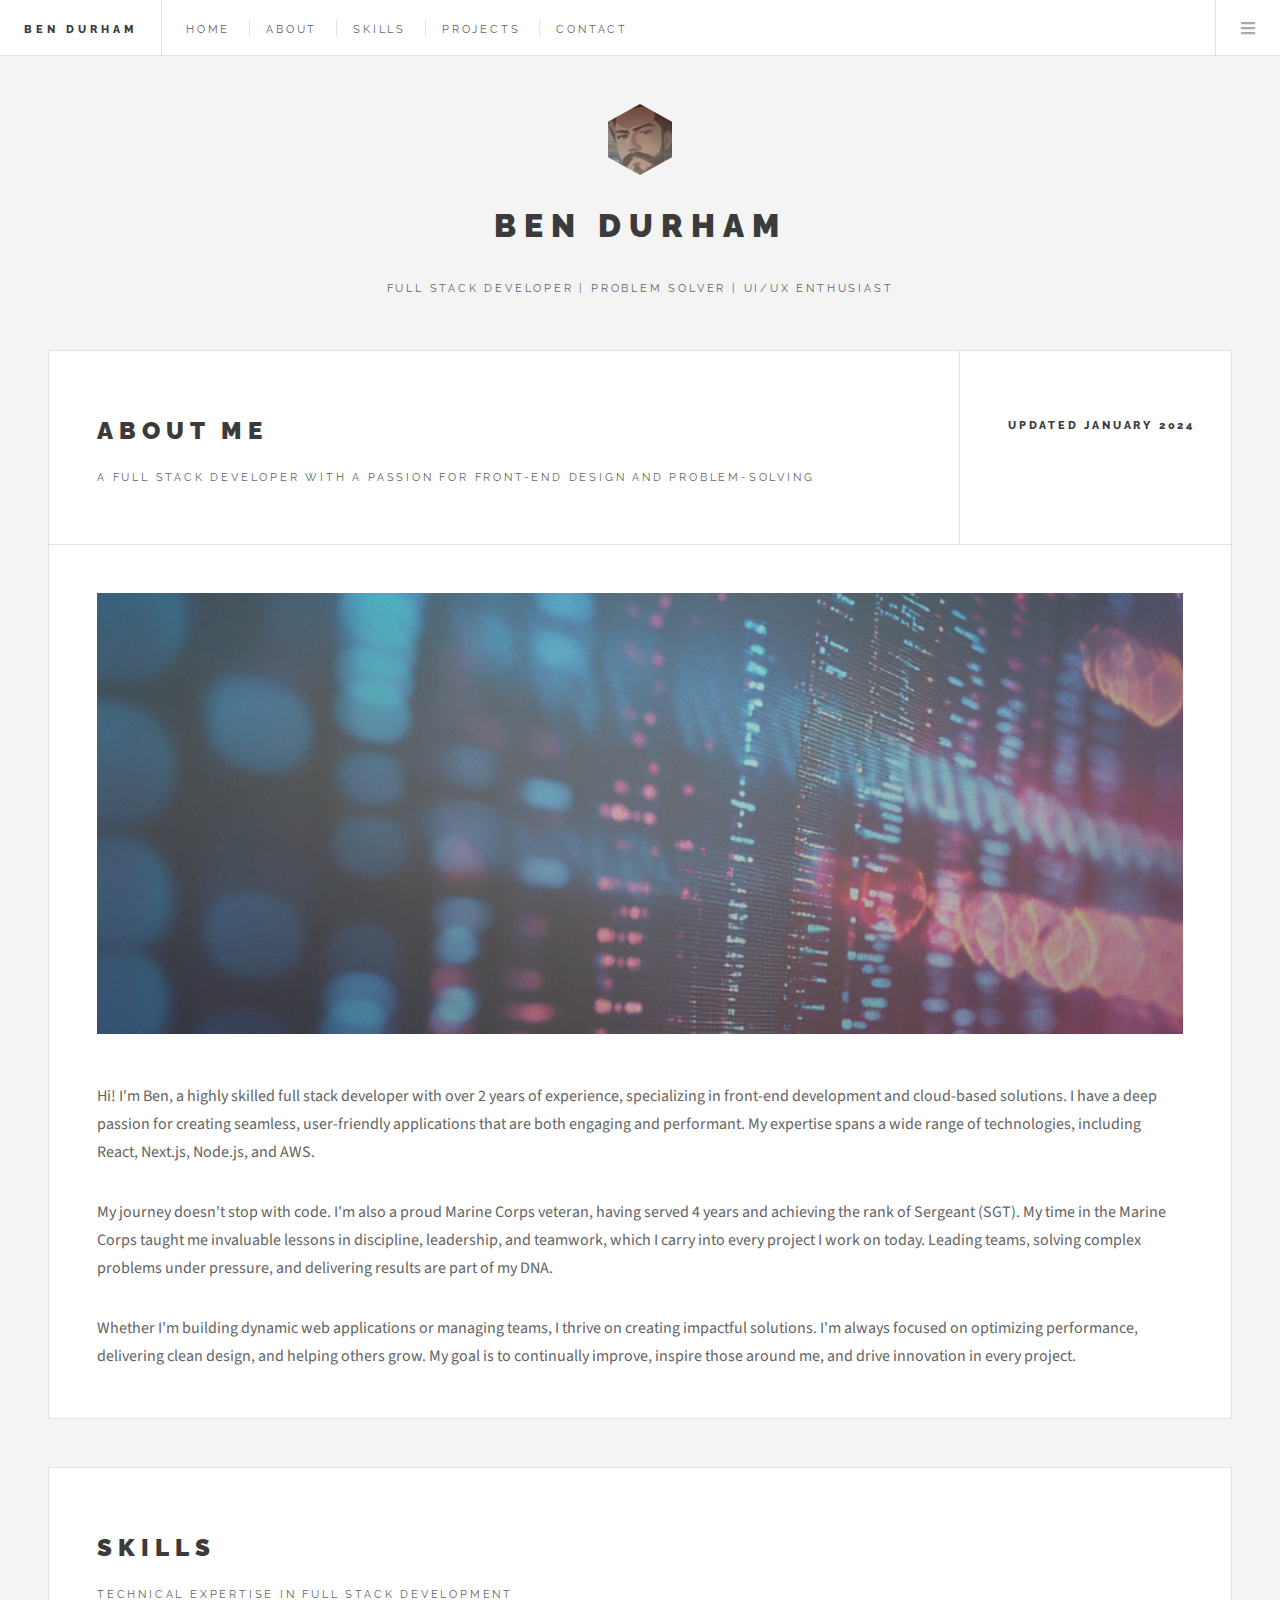
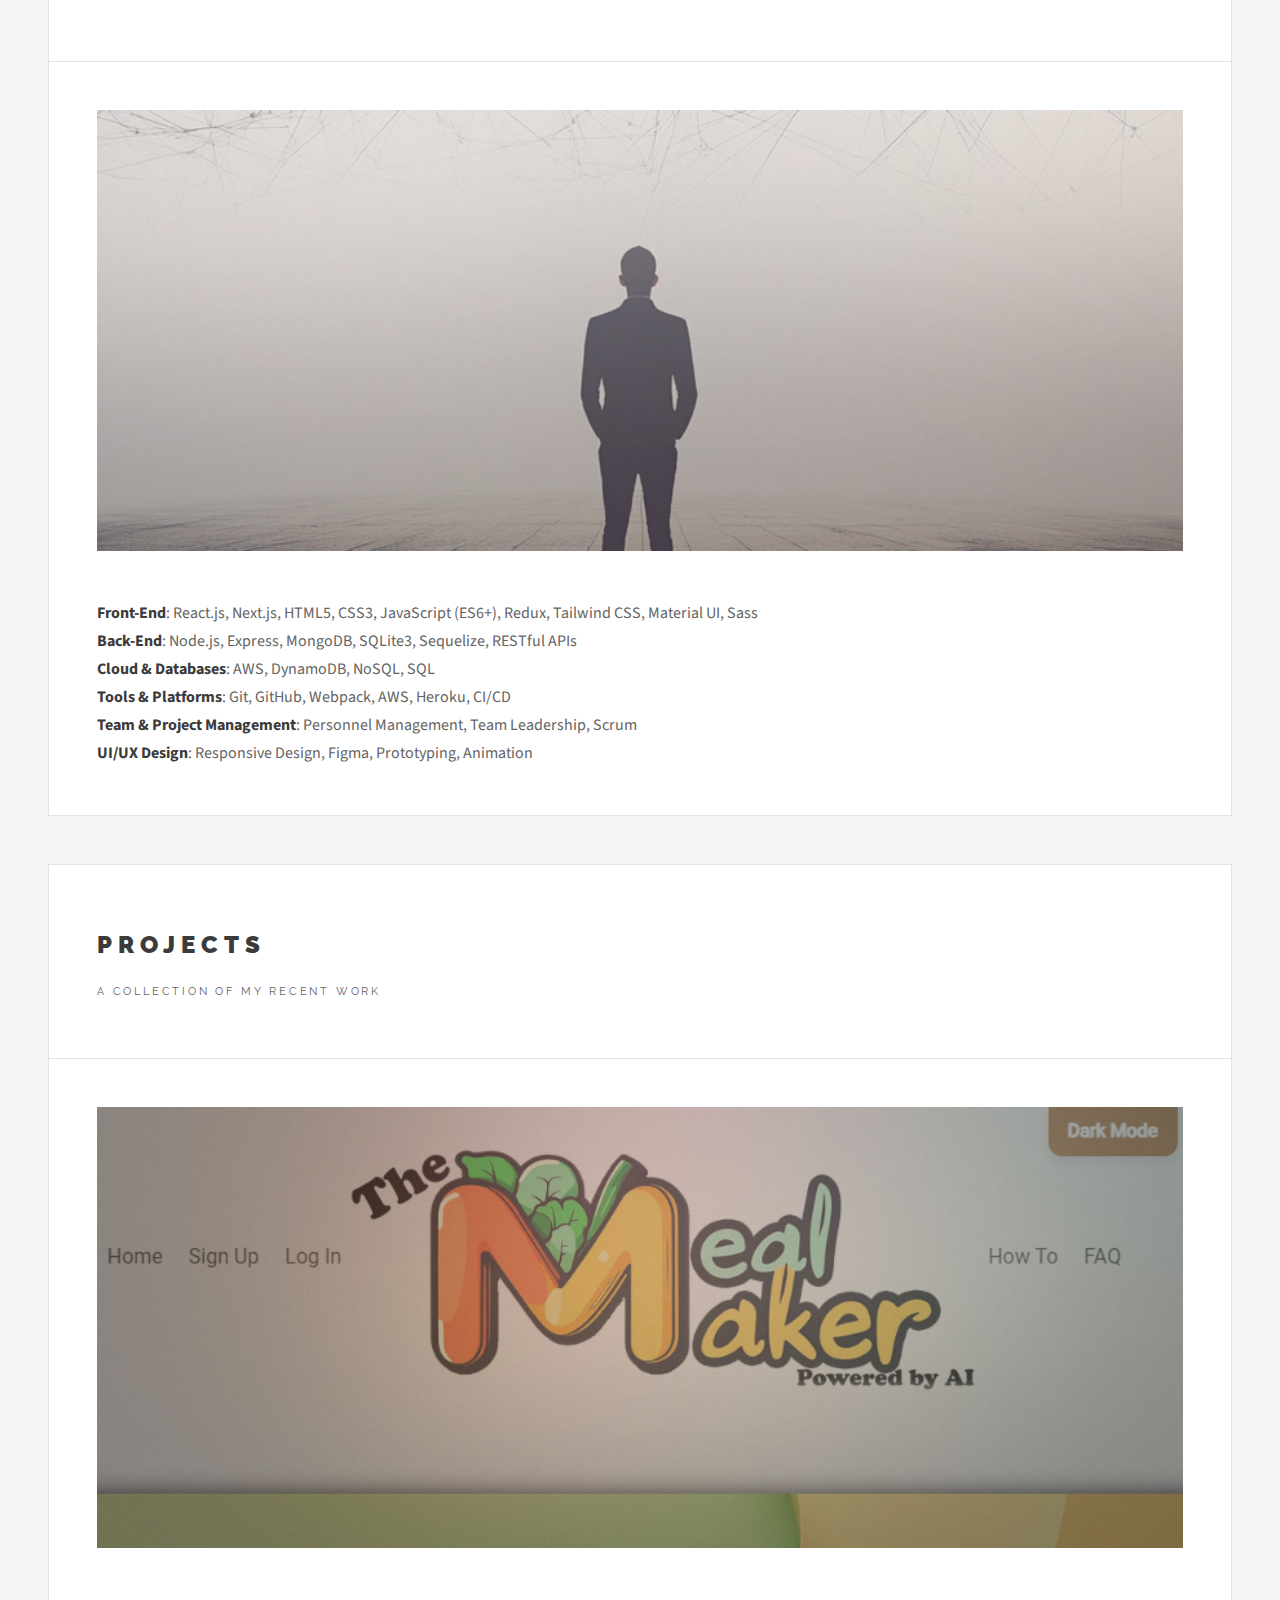
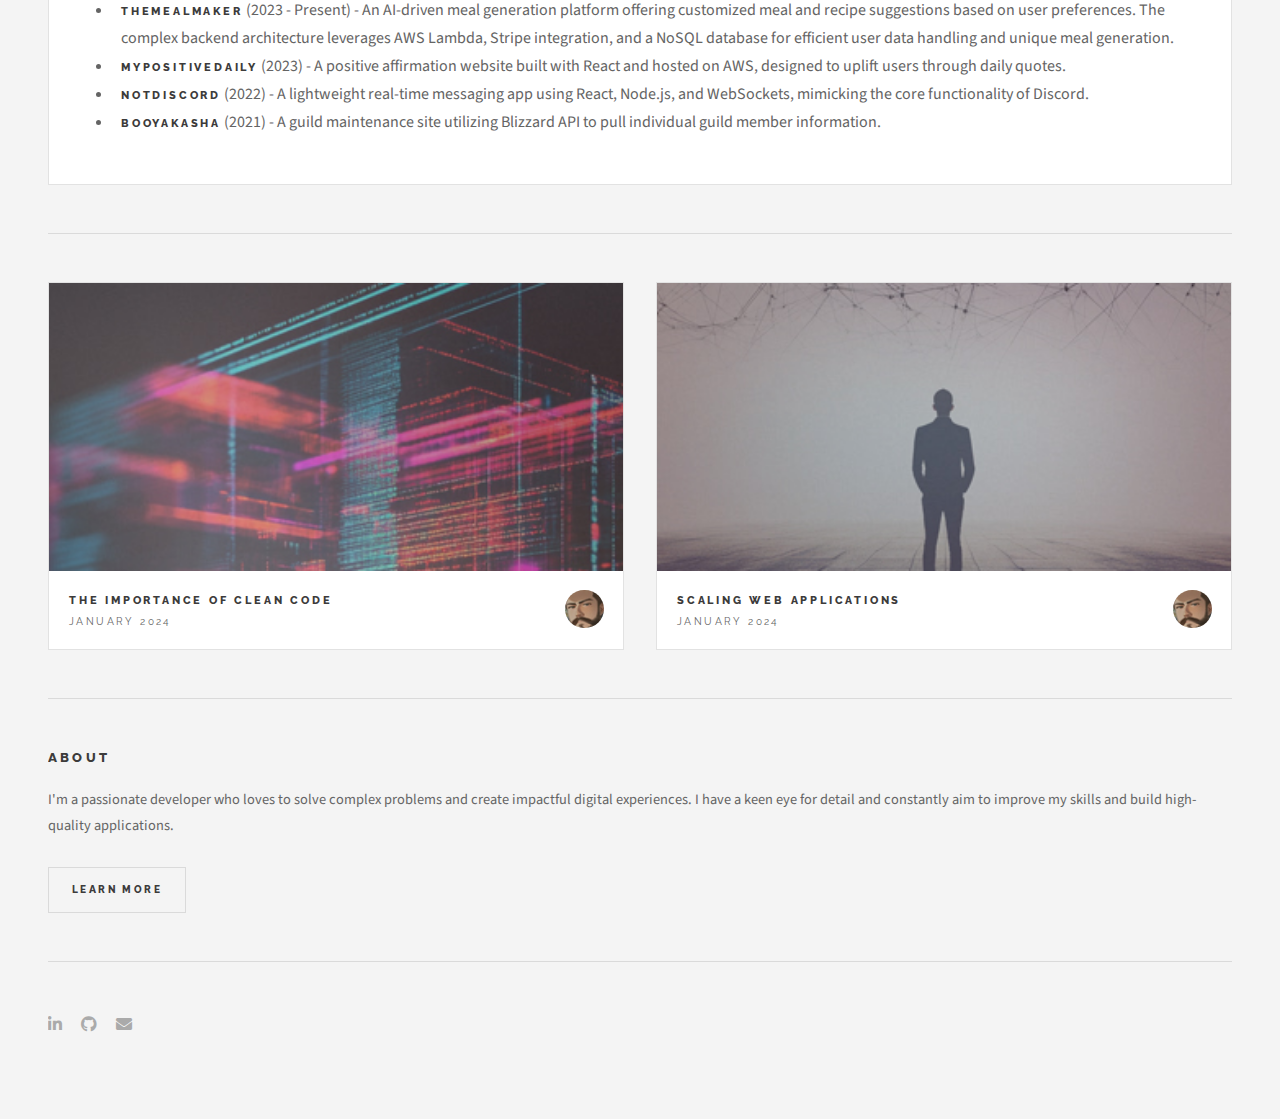
==== commit fa54e354: "updated images" ====
--- a/index.html
+++ b/index.html
@@ -103,11 +103,15 @@
 					</header>
 					<a href="#projects" class="image featured"><img src="images/pic03.jpg" alt="" /></a>
 					<ul>
+						<li>
+							<h5 style="display: inline;"><a href="https://themealmaker.com" target="_blank">TheMealMaker</a></h5> (2023 - Present) - An AI-driven meal generation platform offering customized meal and recipe suggestions based on user preferences. The complex backend architecture leverages AWS Lambda, Stripe integration, and a NoSQL database for efficient user data handling and unique meal generation.
+						</li>
 						<li><h5 style="display: inline;"><a href="https://www.mypositivedaily.com" target="_blank">MyPositiveDaily</a></h5> (2023) - A positive affirmation website built with React and hosted on AWS, designed to uplift users through daily quotes.</li>
 						<li><h5 style="display: inline;"><a href="">notDISCORD</a></h5> (2022) - A lightweight real-time messaging app using React, Node.js, and WebSockets, mimicking the core functionality of Discord.</li>
-						<li><h5 style="display: inline;"><a href="https://main.d3cvtbmksbkdfc.amplifyapp.com/" target="_blank">Booyakasha</a></h5> (2021) - A guild maintanence site utilizing Blizzard API to pull individual guild member information.</li>
+						<li><h5 style="display: inline;"><a href="https://main.d3cvtbmksbkdfc.amplifyapp.com/" target="_blank">Booyakasha</a></h5> (2021) - A guild maintenance site utilizing Blizzard API to pull individual guild member information.</li>
 					</ul>
 				</article>
+
 
 				<!-- Pagination -->
 			</div>
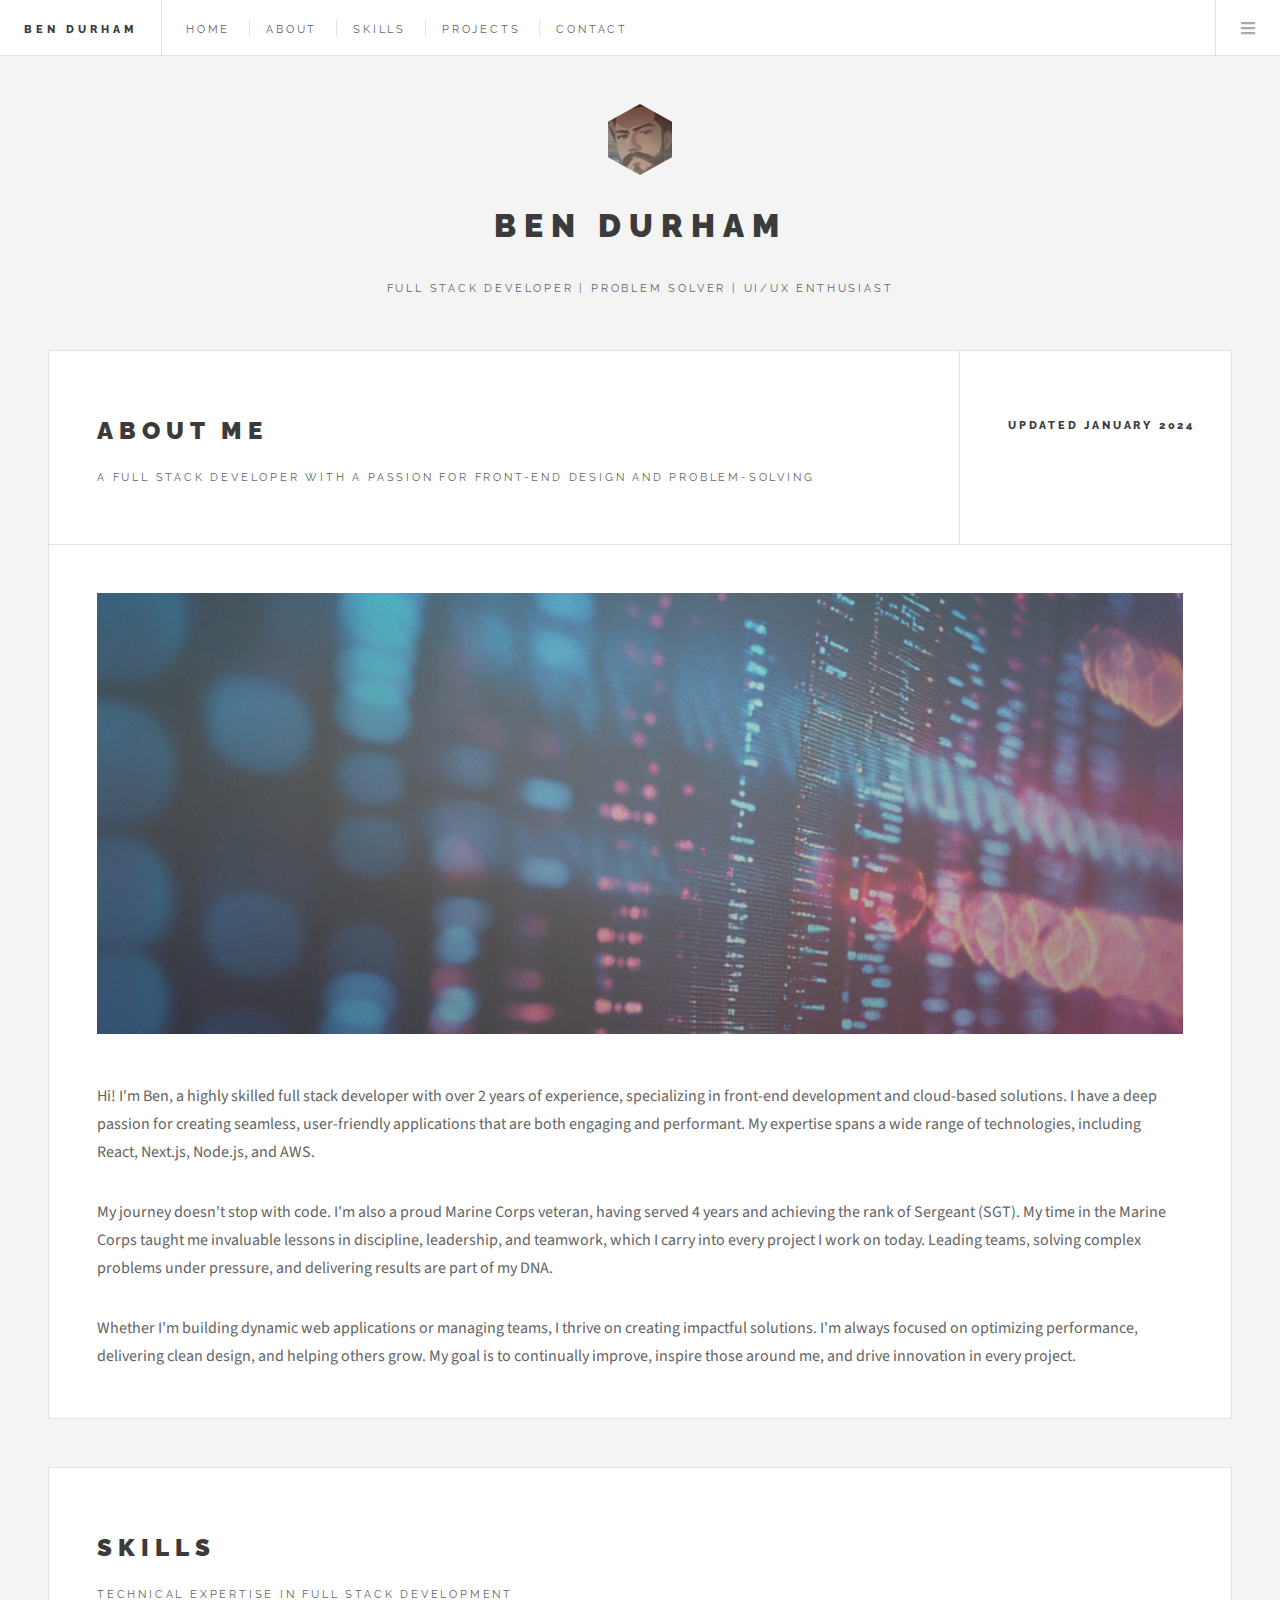
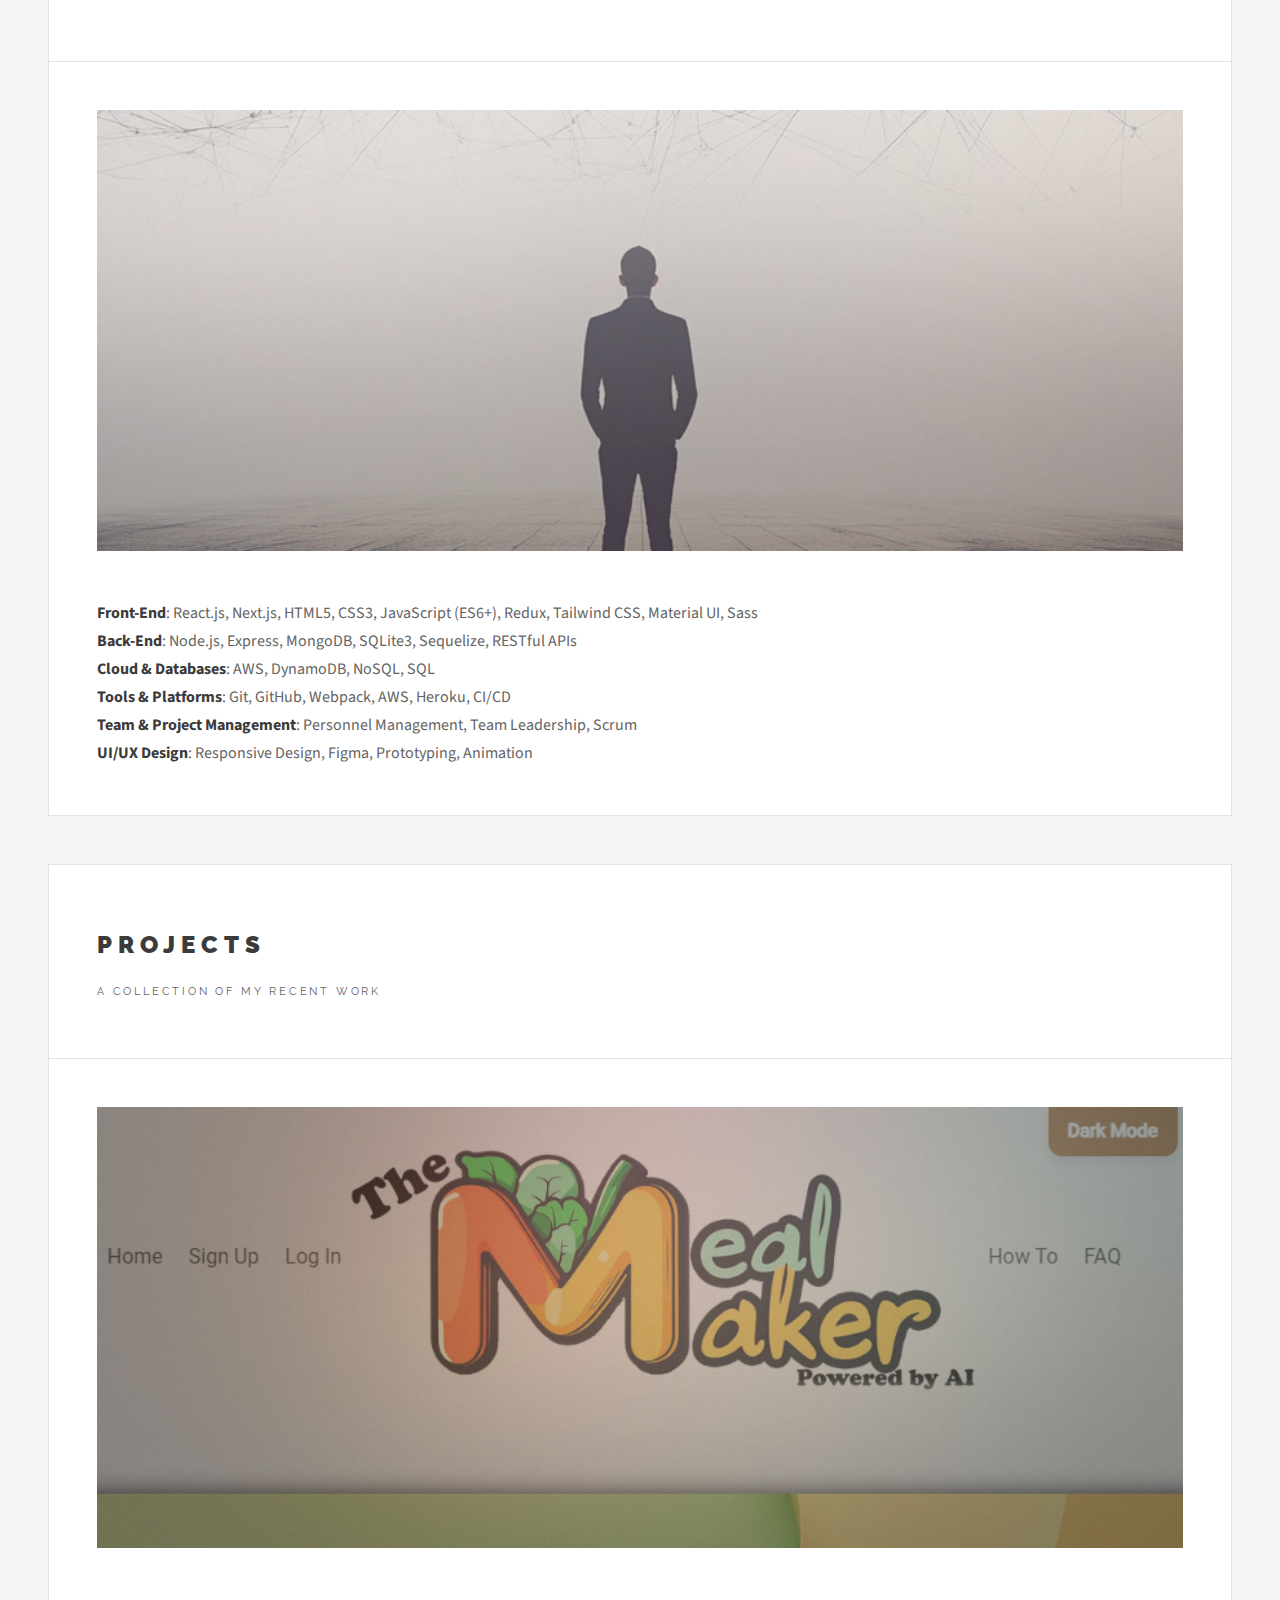
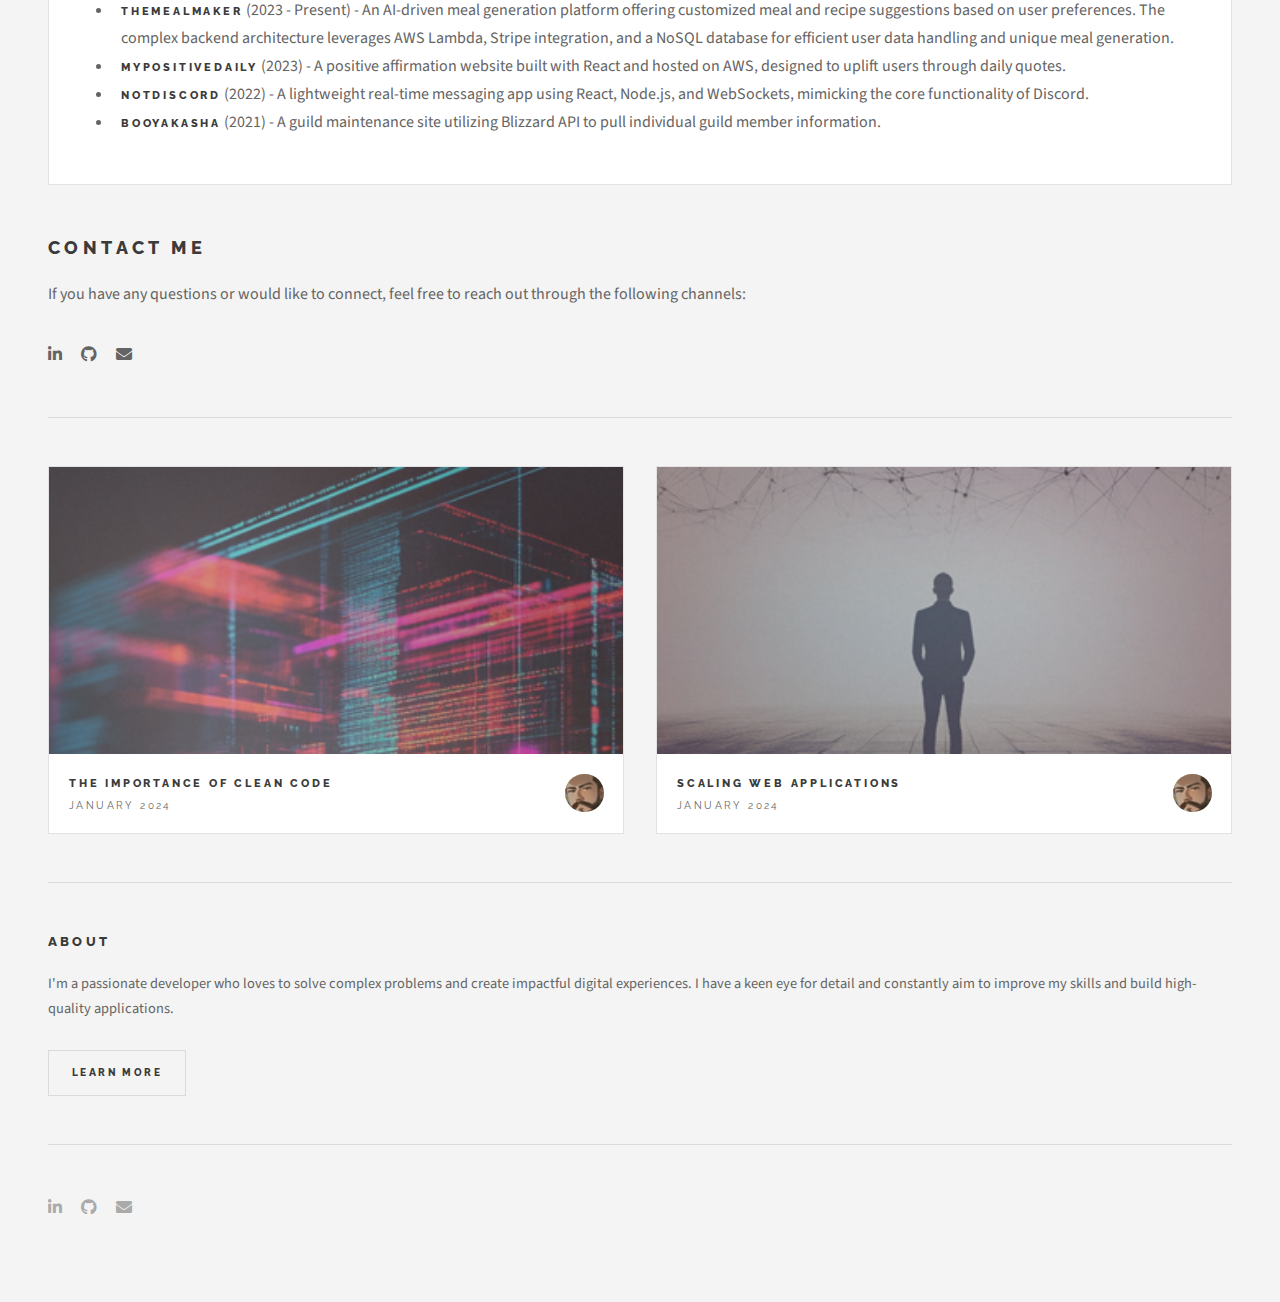
==== commit a12e501a: "updated contact" ====
--- a/index.html
+++ b/index.html
@@ -112,6 +112,19 @@
 					</ul>
 				</article>
 
+							<!-- Contact Section -->
+				<section id="contact" class="contact-section">
+					<div class="inner">
+						<h2>Contact Me</h2>
+						<p>If you have any questions or would like to connect, feel free to reach out through the following channels:</p>
+						<ul class="icons">
+							<li><a href="https://www.linkedin.com/in/thebendurham/" class="icon brands fa-linkedin-in"><span class="label">LinkedIn</span></a></li>
+							<li><a href="https://github.com/oorazugoku" class="icon brands fa-github"><span class="label">GitHub</span></a></li>
+							<li><a href="mailto:bendurham.business@gmail.com" class="icon solid fa-envelope"><span class="label">Email</span></a></li>
+						</ul>
+					</div>
+				</section>
+
 
 				<!-- Pagination -->
 			</div>
